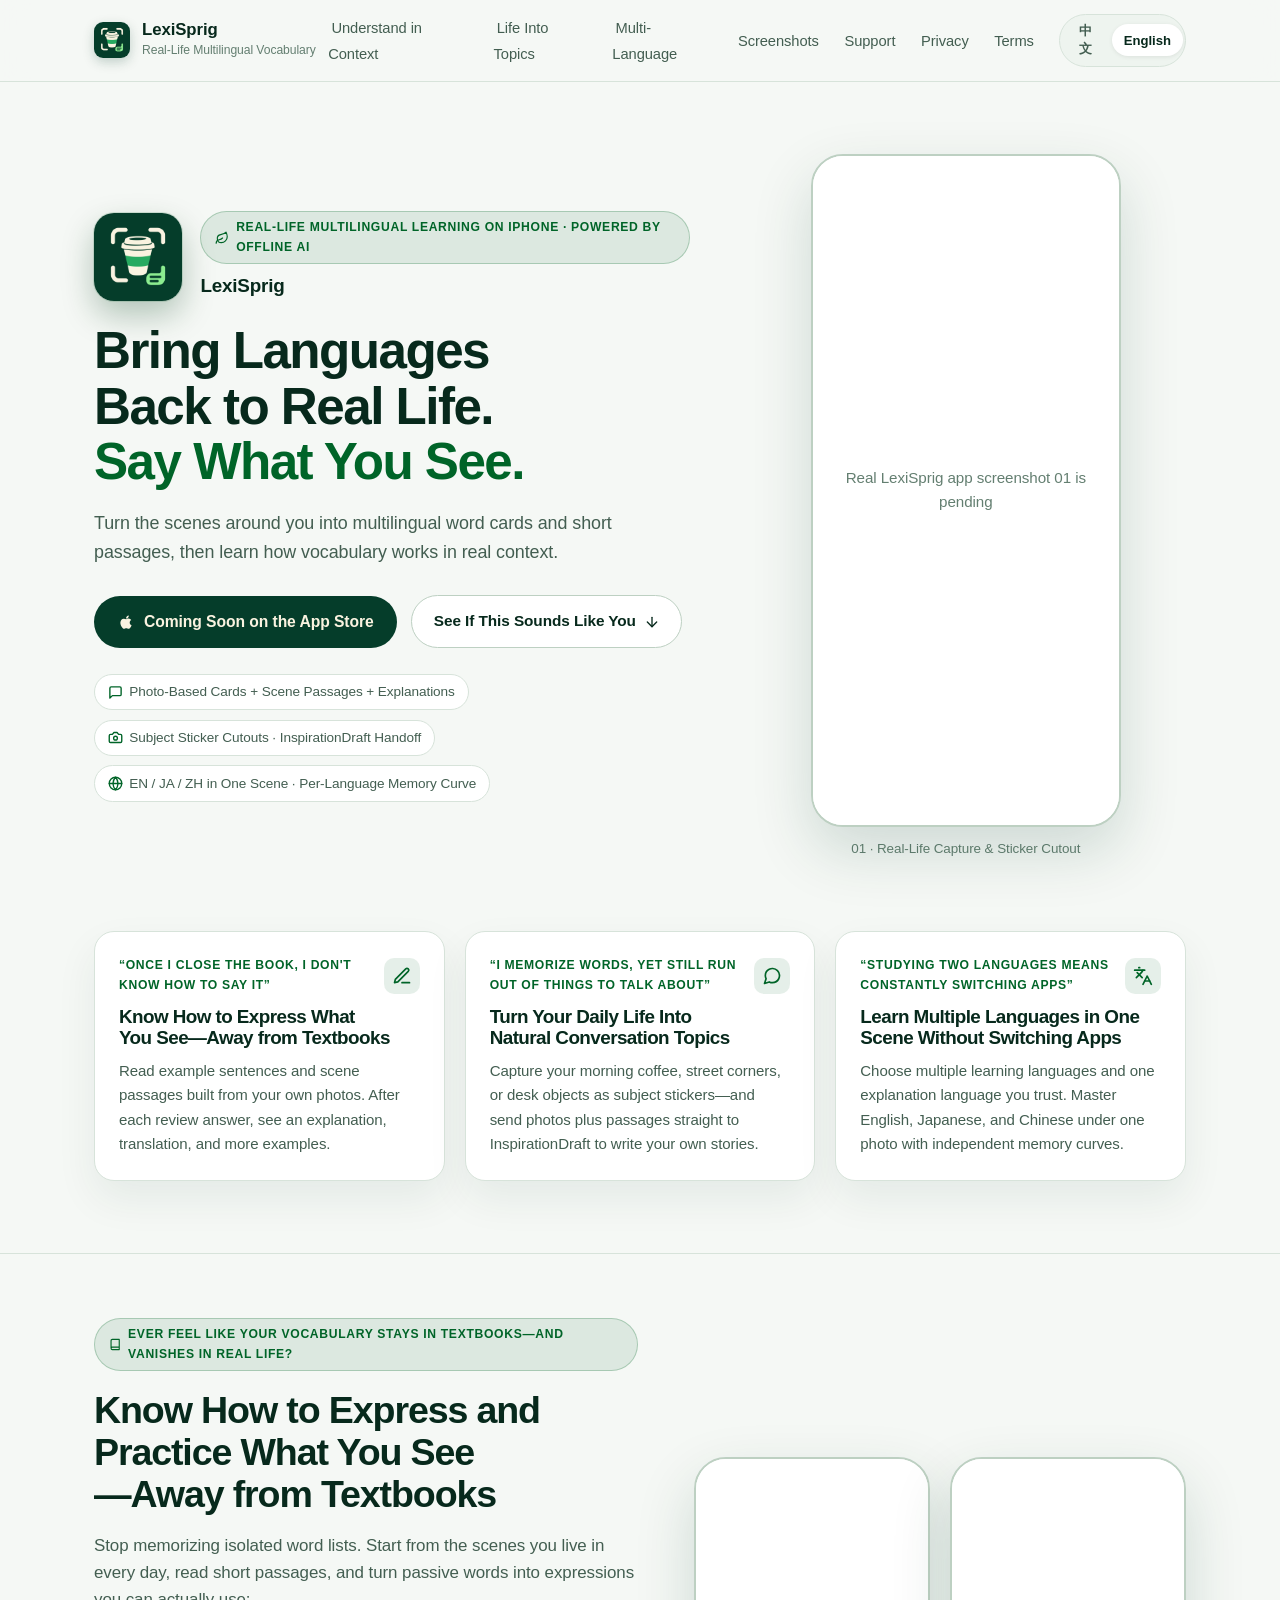
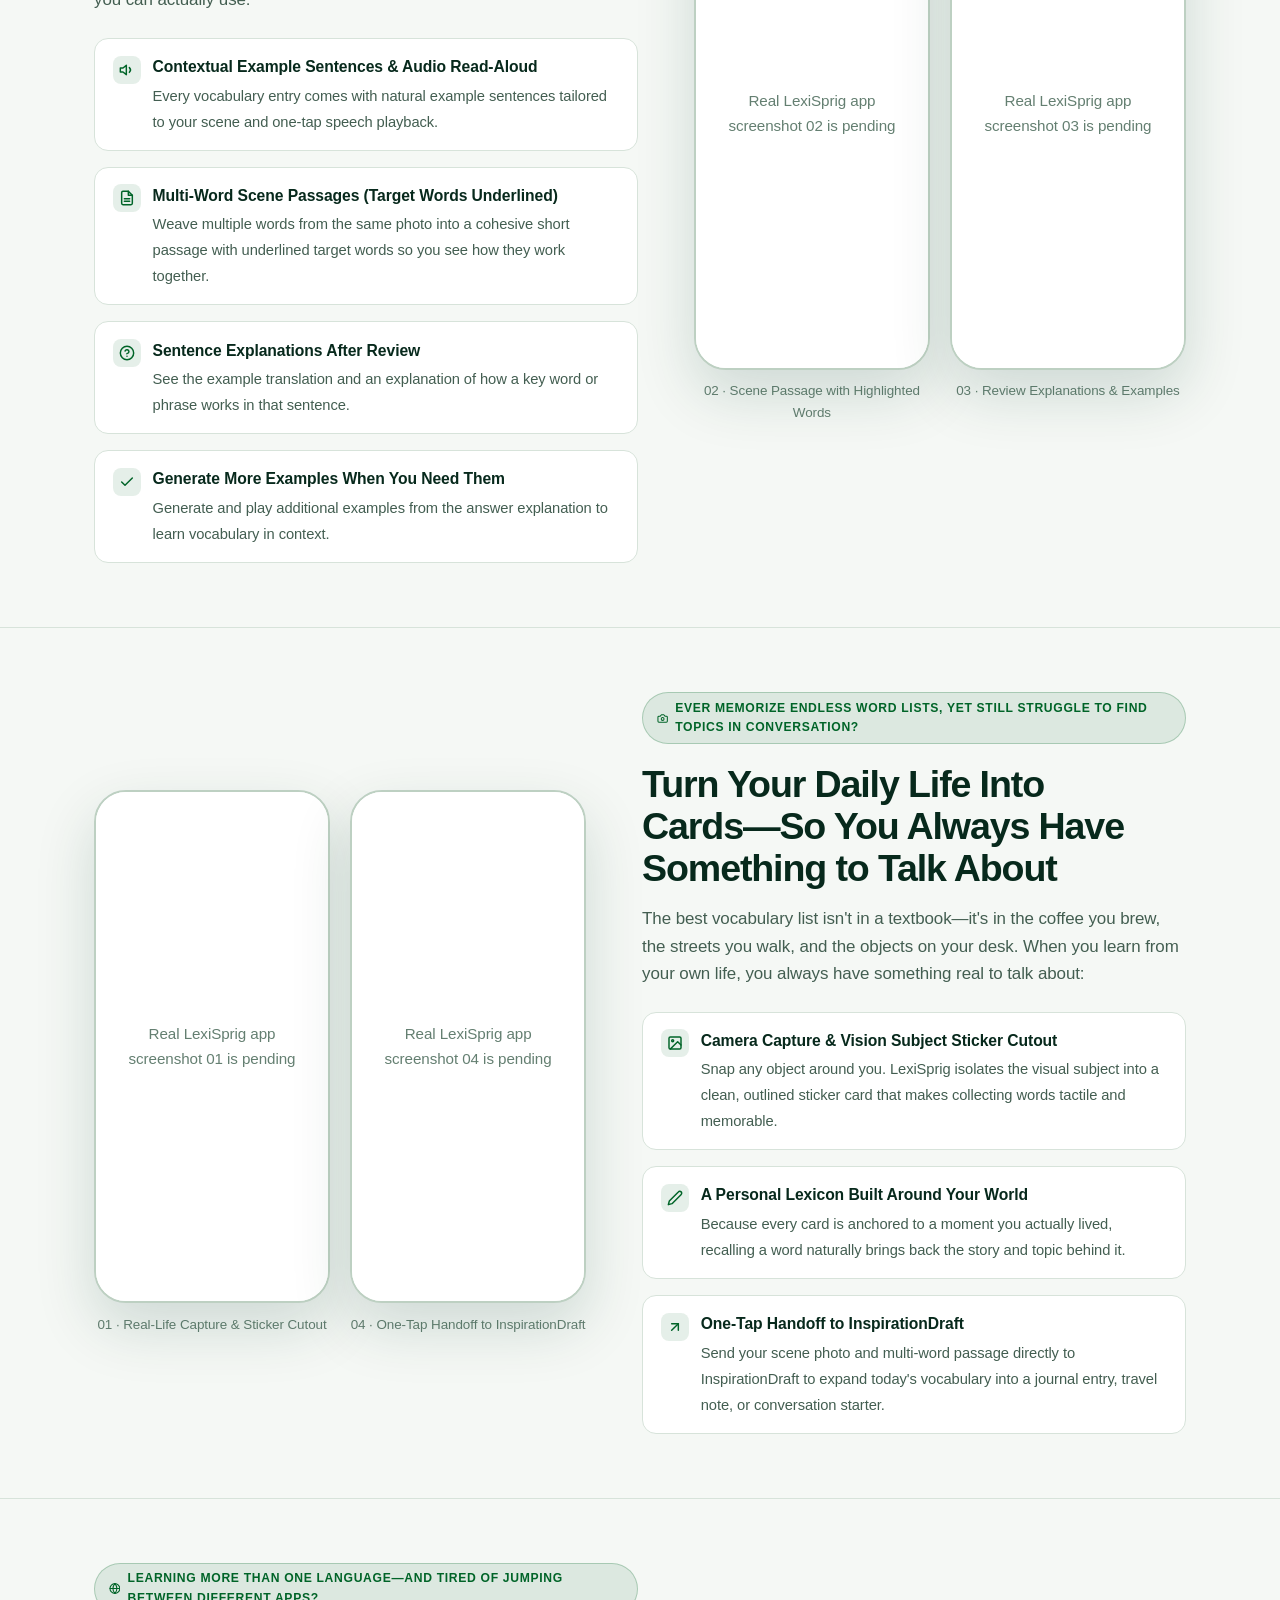
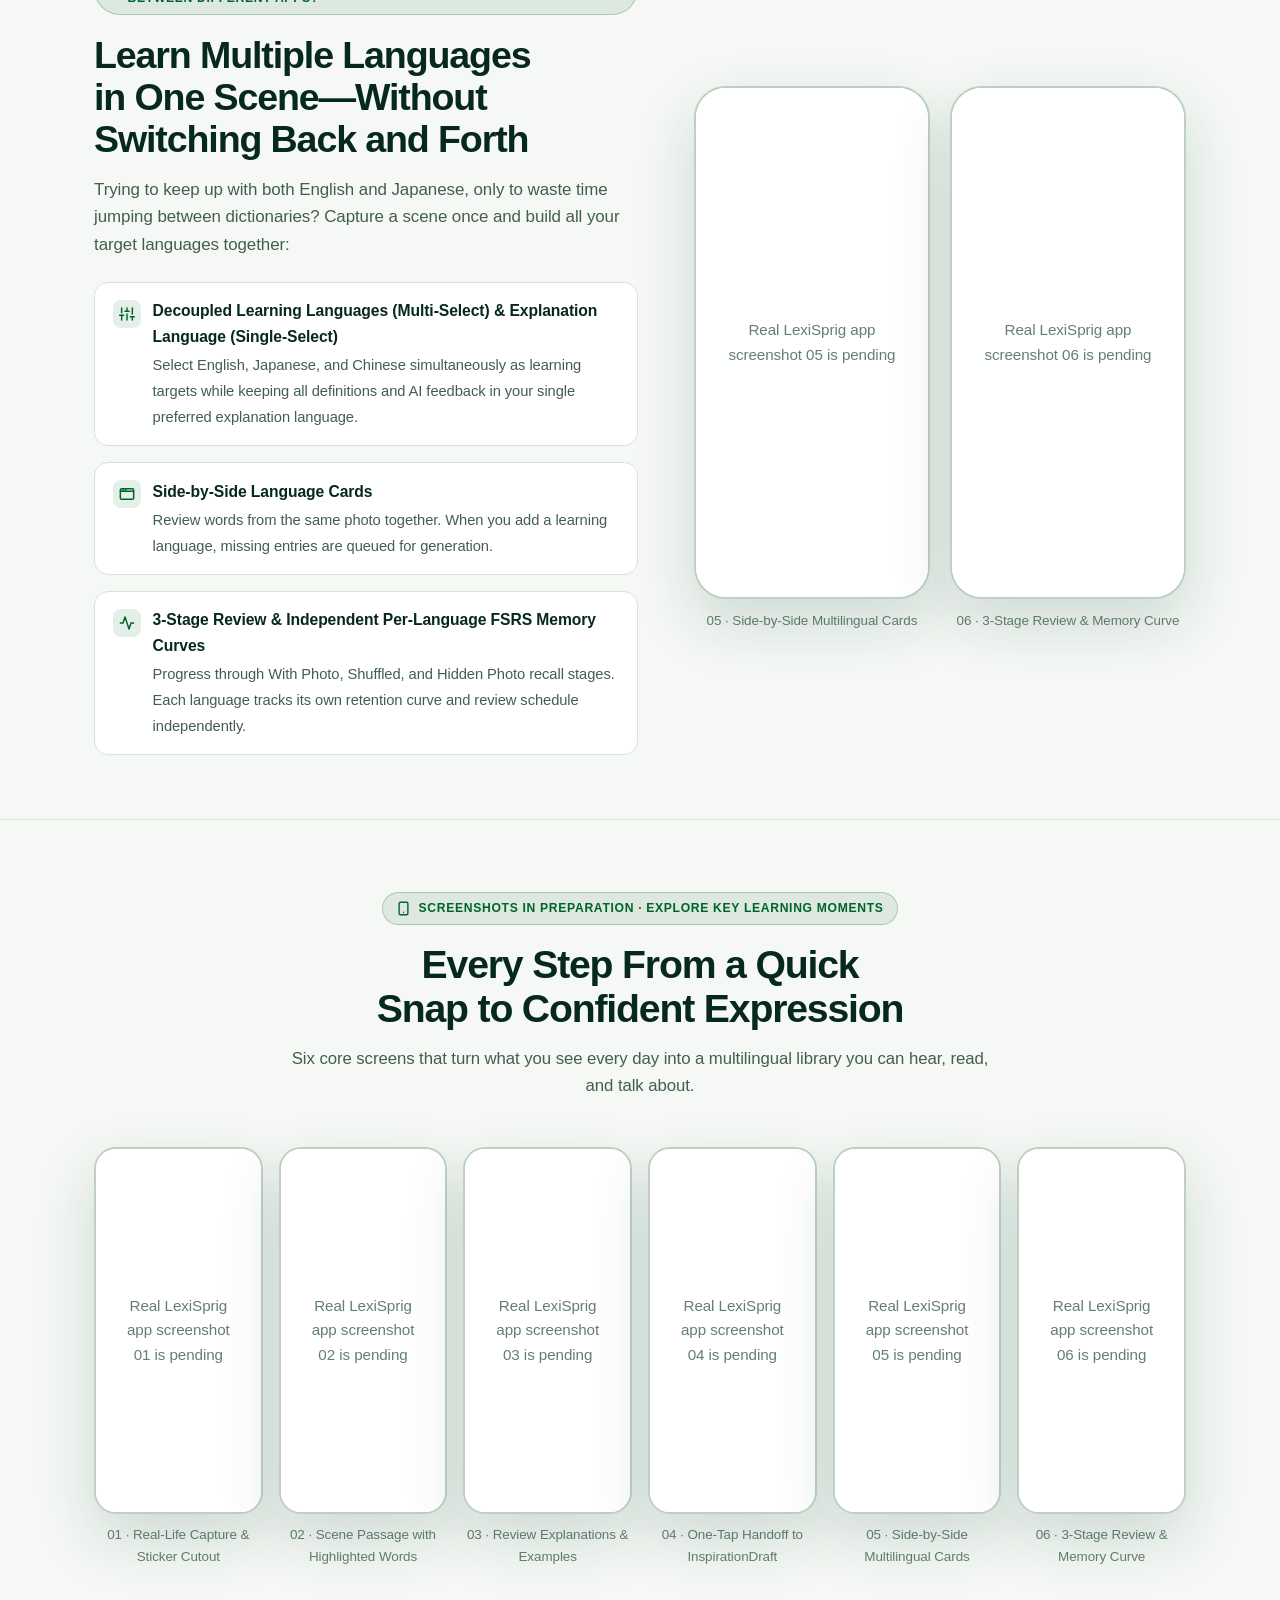
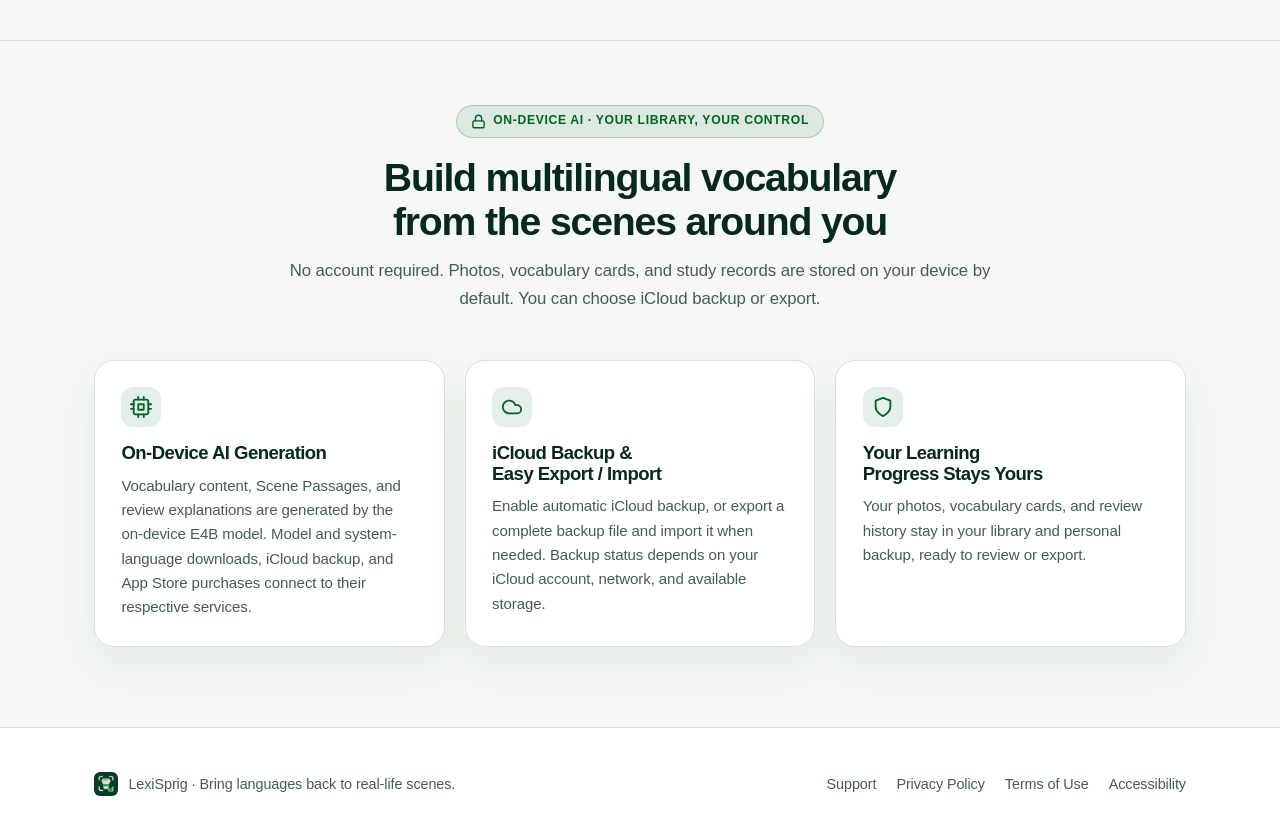
==== index.html @ a6f17a07 "fix(site): align privacy and backup claims" ====
<!DOCTYPE html>
<html lang="zh-Hans" data-lang="zh">
<head>
  <meta charset="UTF-8">
  <meta name="viewport" content="width=device-width, initial-scale=1.0">
  <meta name="color-scheme" content="light dark">
  <title>拾词贴 LexiSprig — 把外语放回真实生活，看见就能说出口</title>
  <meta name="description" content="拍下眼前的生活场景，把照片中的事物变成多语词卡和场景短文，在真实语境里积累表达。">
  <meta property="og:title" content="拾词贴 LexiSprig — 把外语放回真实生活，看见就能说出口">
  <meta property="og:description" content="拍下眼前的生活场景，把照片中的事物变成多语词卡和场景短文，在真实语境里积累表达。">
  <meta property="og:image" content="icons/app_icon.png">
  <meta property="og:type" content="website">
  <meta name="twitter:card" content="summary_large_image">
  <link rel="icon" type="image/png" sizes="16x16" href="favicon-16x16.png">
  <link rel="icon" type="image/png" sizes="32x32" href="favicon-32x32.png">
  <link rel="apple-touch-icon" sizes="180x180" href="apple-touch-icon.png">
  <link rel="stylesheet" href="css/style.css">
  <script src="js/main.js" defer></script>
</head>
<body data-page="home" data-asset-prefix="">
  <nav class="navbar" id="site-nav">
    <div class="navbar-inner">
      <a href="index.html" class="brand-link">
        <img src="icons/app_icon.png" alt="LexiSprig Icon" class="brand-icon" width="36" height="36">
        <span class="brand-text">
          <span class="brand-title" data-i18n="nav.brand">拾词贴 LexiSprig</span>
          <span class="brand-Tagline" data-i18n="nav.tagline">眼见即所得的多语实景词汇本</span>
        </span>
      </a>

      <button type="button" class="nav-toggle" id="nav-toggle" aria-expanded="false" aria-controls="site-nav-menu" aria-label="打开导航菜单">
        <svg class="icon-menu" xmlns="http://www.w3.org/2000/svg" width="22" height="22" viewBox="0 0 24 24" fill="none" stroke="currentColor" stroke-width="2" stroke-linecap="round" stroke-linejoin="round" aria-hidden="true">
          <line x1="3" y1="6" x2="21" y2="6"></line>
          <line x1="3" y1="12" x2="21" y2="12"></line>
          <line x1="3" y1="18" x2="21" y2="18"></line>
        </svg>
        <svg class="icon-close" xmlns="http://www.w3.org/2000/svg" width="22" height="22" viewBox="0 0 24 24" fill="none" stroke="currentColor" stroke-width="2" stroke-linecap="round" stroke-linejoin="round" aria-hidden="true">
          <line x1="18" y1="6" x2="6" y2="18"></line>
          <line x1="6" y1="6" x2="18" y2="18"></line>
        </svg>
      </button>

      <div class="nav-menu" id="site-nav-menu">
        <ul class="nav-links">
          <li><a href="#pain-3" data-i18n="nav.pain3">开口表达</a></li>
          <li><a href="#pain-2" data-i18n="nav.pain2">生活话题</a></li>
          <li><a href="#pain-1" data-i18n="nav.pain1">一景多语</a></li>
          <li><a href="#gallery" data-i18n="nav.gallery">界面预览</a></li>
          <li><a href="support.html" data-i18n="nav.support">应用支持</a></li>
          <li><a href="legal/privacy.html" data-i18n="nav.privacy">隐私政策</a></li>
          <li><a href="legal/terms.html" data-i18n="nav.terms">使用条款</a></li>
        </ul>
        <div class="locale-switcher" role="group" aria-label="Language switcher">
          <button type="button" class="lang-switch is-active" data-set-lang="zh" aria-pressed="true">中文</button>
          <button type="button" class="lang-switch" data-set-lang="en" aria-pressed="false">English</button>
        </div>
      </div>
    </div>
  </nav>

  <main>
    <!-- Hero Section -->
    <div class="container">
      <header class="hero">
        <div class="hero-copy">
          <div class="hero-brand-head">
            <img src="icons/app_icon.png" alt="拾词贴 LexiSprig App Icon" class="hero-app-icon" width="88" height="88">
            <div class="hero-brand-meta">
              <div class="section-kicker">
                <svg xmlns="http://www.w3.org/2000/svg" width="16" height="16" viewBox="0 0 24 24" fill="none" stroke="currentColor" stroke-width="2" stroke-linecap="round" stroke-linejoin="round" aria-hidden="true">
                  <path d="M11 20A7 7 0 0 1 9.8 6.1C15.5 5 17 4.48 19 2c1 2 2 4.18 2 8 0 5.5-4.78 10-10 10Z"></path>
                  <path d="M2 21c0-3 1.85-5.36 5.08-6C9.5 14.52 12 13 13 12"></path>
                </svg>
                <span data-i18n="hero.kicker">iPhone 实景多语学习 · 基于离线 AI</span>
              </div>
              <p class="hero-app-name" data-i18n="nav.brand">拾词贴 LexiSprig</p>
            </div>
          </div>
          <h1 class="hero-title" data-i18n="hero.title">把外语放回真实生活，<br><span class="accent-text">看见就能说出口。</span></h1>
          <p class="hero-subtitle" data-i18n="hero.subtitle">
            拍下眼前的生活场景，把照片中的事物变成多语词卡和场景短文，在真实语境里积累表达。
          </p>
          <div class="hero-actions">
            <a href="#pain-3" class="btn-primary">
              <svg xmlns="http://www.w3.org/2000/svg" width="18" height="18" viewBox="0 0 24 24" fill="currentColor" aria-hidden="true">
                <path d="M17.05 20.28c-.98.95-2.05.8-3.08.35-1.08-.46-2.07-.48-3.21 0-1.42.61-2.17.43-3.02-.35C2.93 15.33 3.64 7.8 9.1 7.52c1.33.07 2.25.73 3.02.78 1.15-.23 2.25-.89 3.5-.84 1.5.12 2.63.71 3.38 1.8-3.12 1.87-2.38 5.98.48 7.13-.57 1.5-1.31 2.99-2.43 3.89ZM12.03 7.44c-.15-2.23 1.66-4.07 3.74-4.24.29 2.58-2.34 4.5-3.74 4.24Z"></path>
              </svg>
              <span data-i18n="hero.primaryBtn">App Store 即将推出</span>
            </a>
            <a href="#pain-3" class="btn-secondary">
              <span data-i18n="hero.secondaryBtn">看看是不是你的日常困扰</span>
              <svg xmlns="http://www.w3.org/2000/svg" width="16" height="16" viewBox="0 0 24 24" fill="none" stroke="currentColor" stroke-width="2" stroke-linecap="round" stroke-linejoin="round" aria-hidden="true">
                <line x1="12" y1="5" x2="12" y2="19"></line>
                <polyline points="19 12 12 19 5 12"></polyline>
              </svg>
            </a>
          </div>
          <div class="hero-pills">
            <span class="hero-pill">
              <svg xmlns="http://www.w3.org/2000/svg" width="15" height="15" viewBox="0 0 24 24" fill="none" stroke="currentColor" stroke-width="2.2" stroke-linecap="round" stroke-linejoin="round" aria-hidden="true">
                <path d="M21 15a2 2 0 0 1-2 2H7l-4 4V5a2 2 0 0 1 2-2h14a2 2 0 0 1 2 2z"></path>
              </svg>
              <span data-i18n="hero.pill1">实景词卡 + 场景短文 + 例句讲解</span>
            </span>
            <span class="hero-pill">
              <svg xmlns="http://www.w3.org/2000/svg" width="15" height="15" viewBox="0 0 24 24" fill="none" stroke="currentColor" stroke-width="2.2" stroke-linecap="round" stroke-linejoin="round" aria-hidden="true">
                <path d="M14.5 4h-5L7 7H4a2 2 0 0 0-2 2v9a2 2 0 0 0 2 2h16a2 2 0 0 0 2-2V9a2 2 0 0 0-2-2h-3l-2.5-3z"></path>
                <circle cx="12" cy="13" r="3"></circle>
              </svg>
              <span data-i18n="hero.pill2">实物贴纸入库 · 联动灵感树洞</span>
            </span>
            <span class="hero-pill">
              <svg xmlns="http://www.w3.org/2000/svg" width="15" height="15" viewBox="0 0 24 24" fill="none" stroke="currentColor" stroke-width="2.2" stroke-linecap="round" stroke-linejoin="round" aria-hidden="true">
                <circle cx="12" cy="12" r="10"></circle>
                <line x1="2" y1="12" x2="22" y2="12"></line>
                <path d="M12 2a15.3 15.3 0 0 1 4 10 15.3 15.3 0 0 1-4 10 15.3 15.3 0 0 1-4-10 15.3 15.3 0 0 1 4-10z"></path>
              </svg>
              <span data-i18n="hero.pill3">英 / 日 / 中同景对照 · 独立记忆曲线</span>
            </span>
          </div>
        </div>

        <div class="hero-visual">
          <figure class="screenshot-slot">
            <div class="screenshot-frame">
              <div class="screenshot-placeholder" data-screenshot="1" role="img" aria-label="真实 App 截图待补充">真实 App 截图待补充</div>
            </div>
            <figcaption class="screenshot-caption" data-i18n="gallery.cap1">01 · 实景拍照与主体贴纸入词</figcaption>
          </figure>
        </div>
      </header>

      <!-- 3 -> 2 -> 1 Pain Point Summary Cards -->
      <section class="pain-strip" aria-label="Core user pain points in 3-2-1 priority order">
        <a href="#pain-3" class="pain-card">
          <div class="pain-card-top">
            <span class="pain-badge" data-i18n="strip.p3Badge">「一离开书本，我就不知道怎么开口」</span>
            <span class="pain-icon" aria-hidden="true">
              <svg xmlns="http://www.w3.org/2000/svg" width="20" height="20" viewBox="0 0 24 24" fill="none" stroke="currentColor" stroke-width="2" stroke-linecap="round" stroke-linejoin="round">
                <path d="M12 20h9"></path>
                <path d="M16.5 3.5a2.12 2.12 0 0 1 3 3L7 19l-4 1 1-4Z"></path>
              </svg>
            </span>
          </div>
          <h2 data-i18n="strip.p3Title">离开书本，你也知道眼前的一切怎么表达</h2>
          <p data-i18n="strip.p3Desc">拍下身边的画面，立刻看到地道例句与多词串联的场景短文；复习答题后还能随时看句子讲解、译文与更多例句。</p>
        </a>

        <a href="#pain-2" class="pain-card">
          <div class="pain-card-top">
            <span class="pain-badge" data-i18n="strip.p2Badge">「背了很多词，聊天时却依然没话题」</span>
            <span class="pain-icon" aria-hidden="true">
              <svg xmlns="http://www.w3.org/2000/svg" width="20" height="20" viewBox="0 0 24 24" fill="none" stroke="currentColor" stroke-width="2" stroke-linecap="round" stroke-linejoin="round">
                <path d="M21 11.5a8.38 8.38 0 0 1-.9 3.8 8.5 8.5 0 0 1-7.6 4.7 8.38 8.38 0 0 1-3.8-.9L3 21l1.9-5.7a8.38 8.38 0 0 1-.9-3.8 8.5 8.5 0 0 1 4.7-7.6 8.38 8.38 0 0 1 3.8-.9h.5a8.48 8.48 0 0 1 8 8v.5z"></path>
              </svg>
            </span>
          </div>
          <h2 data-i18n="strip.p2Title">把你的日常变成词卡，和人交流自带话题</h2>
          <p data-i18n="strip.p2Desc">随手拍下早餐、街景与桌边小物，自动抠出透明贴纸，还能一键把场景图与短文送入灵感树洞写下你的故事。</p>
        </a>

        <a href="#pain-1" class="pain-card">
          <div class="pain-card-top">
            <span class="pain-badge" data-i18n="strip.p1Badge">「同时学两门外语，每天在几个 App 间来回切」</span>
            <span class="pain-icon" aria-hidden="true">
              <svg xmlns="http://www.w3.org/2000/svg" width="20" height="20" viewBox="0 0 24 24" fill="none" stroke="currentColor" stroke-width="2" stroke-linecap="round" stroke-linejoin="round">
                <path d="m5 8 6 6"></path>
                <path d="m4 14 6-6 2-3"></path>
                <path d="M2 5h12"></path>
                <path d="M7 2h1"></path>
                <path d="m22 22-5-10-5 10"></path>
                <path d="M14 18h6"></path>
              </svg>
            </span>
          </div>
          <h2 data-i18n="strip.p1Title">同一场景同步学多语，不用再切来切去</h2>
          <p data-i18n="strip.p1Desc">多选你想学的语种、单选你最习惯的解释语种，在一张照片里同时掌握英、日、中表达，各自拥有独立记忆曲线。</p>
        </a>
      </section>
    </div>

    <!-- Section 1 (Pain Point 3 - First in 3-2-1 Order): Understand Vocabulary in Context -->
    <section id="pain-3" class="narrative-section">
      <div class="container">
        <div class="narrative-grid">
          <div class="feature-copy">
            <div class="section-kicker">
              <svg xmlns="http://www.w3.org/2000/svg" width="15" height="15" viewBox="0 0 24 24" fill="none" stroke="currentColor" stroke-width="2.2" stroke-linecap="round" stroke-linejoin="round" aria-hidden="true">
                <path d="M4 19.5v-15A2.5 2.5 0 0 1 6.5 2H20v20H6.5a2.5 2.5 0 0 1 0-5H20"></path>
              </svg>
              <span data-i18n="section3.kicker">你是否也常觉得：外语留在书本里，一回到生活就不知道怎么表达？</span>
            </div>
          <h2 data-i18n="section3.title">离开书本，你也知道眼前的一切怎么说、怎么练</h2>
            <p class="feature-lead" data-i18n="section3.lead">
              别再死记孤立的考纲词表了。从你每天置身的生活画面出发，听例句、读短文、看解析，把「书本上的词」真正变成「你嘴边的表达」：
            </p>
            <ul class="feature-points">
              <li>
                <span class="point-icon" aria-hidden="true">
                  <svg xmlns="http://www.w3.org/2000/svg" width="16" height="16" viewBox="0 0 24 24" fill="none" stroke="currentColor" stroke-width="2.2" stroke-linecap="round" stroke-linejoin="round">
                    <polygon points="11 5 6 9 2 9 2 15 6 15 11 19 11 5"></polygon>
                    <path d="M15.54 8.46a5 5 0 0 1 0 7.07"></path>
                  </svg>
                </span>
                <div class="point-body">
                  <strong data-i18n="section3.point1Title">地道例句与发音跟读</strong>
                  <span data-i18n="section3.point1Desc">每个词条均配备贴合当前画面的自然例句与语音朗读，让你先听懂地道语感。</span>
                </div>
              </li>
              <li>
                <span class="point-icon" aria-hidden="true">
                  <svg xmlns="http://www.w3.org/2000/svg" width="16" height="16" viewBox="0 0 24 24" fill="none" stroke="currentColor" stroke-width="2.2" stroke-linecap="round" stroke-linejoin="round">
                    <path d="M14 2H6a2 2 0 0 0-2 2v16a2 2 0 0 0 2 2h12a2 2 0 0 0 2-2V8z"></path>
                    <polyline points="14 2 14 8 20 8"></polyline>
                    <line x1="16" y1="13" x2="8" y2="13"></line>
                    <line x1="16" y1="17" x2="8" y2="17"></line>
                  </svg>
                </span>
                <div class="point-body">
                  <strong data-i18n="section3.point2Title">多词串联「场景短文」（目标词下划线高亮）</strong>
                  <span data-i18n="section3.point2Desc">自动将同一张照片里的多个词汇编织成一段生活化短文，直观理解词与词在真实语境中的搭配。</span>
                </div>
              </li>
              <li>
                <span class="point-icon" aria-hidden="true">
                  <svg xmlns="http://www.w3.org/2000/svg" width="16" height="16" viewBox="0 0 24 24" fill="none" stroke="currentColor" stroke-width="2.2" stroke-linecap="round" stroke-linejoin="round">
                    <circle cx="12" cy="12" r="10"></circle>
                    <path d="M9.09 9a3 3 0 0 1 5.83 1c0 2-3 3-3 3"></path>
                    <line x1="12" y1="17" x2="12.01" y2="17"></line>
                  </svg>
                </span>
                <div class="point-body">
                  <strong data-i18n="section3.point3Title">复习答题后的句子讲解</strong>
                  <span data-i18n="section3.point3Desc">查看例句译文和重点说明，理解关键词组在当前句子中的含义。</span>
                </div>
              </li>
              <li>
                <span class="point-icon" aria-hidden="true">
                  <svg xmlns="http://www.w3.org/2000/svg" width="16" height="16" viewBox="0 0 24 24" fill="none" stroke="currentColor" stroke-width="2.2" stroke-linecap="round" stroke-linejoin="round">
                    <polyline points="20 6 9 17 4 12"></polyline>
                  </svg>
                </span>
                <div class="point-body">
                  <strong data-i18n="section3.point4Title">按需生成更多例句</strong>
                  <span data-i18n="section3.point4Desc">在答案解析中生成并朗读更多例句，结合上下文巩固词语用法。</span>
                </div>
              </li>
            </ul>
          </div>

          <div class="feature-visuals">
            <figure class="screenshot-slot">
              <div class="screenshot-frame">
                <div class="screenshot-placeholder" data-screenshot="2" role="img" aria-label="真实 App 截图待补充">真实 App 截图待补充</div>
              </div>
              <figcaption class="screenshot-caption" data-i18n="gallery.cap2">02 · 场景短文与目标词高亮</figcaption>
            </figure>
            <figure class="screenshot-slot">
              <div class="screenshot-frame">
                <div class="screenshot-placeholder" data-screenshot="3" role="img" aria-label="真实 App 截图待补充">真实 App 截图待补充</div>
              </div>
              <figcaption class="screenshot-caption" data-i18n="gallery.cap3">03 · 复习答案解析与例句</figcaption>
            </figure>
          </div>
        </div>
      </div>
    </section>

    <!-- Section 2 (Pain Point 2 - Second in 3-2-1 Order): Real Life Into Conversation Topics -->
    <section id="pain-2" class="narrative-section is-reversed">
      <div class="container">
        <div class="narrative-grid">
          <div class="feature-copy">
            <div class="section-kicker">
              <svg xmlns="http://www.w3.org/2000/svg" width="15" height="15" viewBox="0 0 24 24" fill="none" stroke="currentColor" stroke-width="2.2" stroke-linecap="round" stroke-linejoin="round" aria-hidden="true">
                <path d="M14.5 4h-5L7 7H4a2 2 0 0 0-2 2v9a2 2 0 0 0 2 2h16a2 2 0 0 0 2-2V9a2 2 0 0 0-2-2h-3l-2.5-3z"></path>
                <circle cx="12" cy="13" r="3"></circle>
              </svg>
              <span data-i18n="section2.kicker">你是否也有同感：背过再多单词表，和人交流时还是找不到话题？</span>
            </div>
            <h2 data-i18n="section2.title">把你的日常拍进词库，和别人聊天自然有话可聊</h2>
            <p class="feature-lead" data-i18n="section2.lead">
              最好的外语素材不在考卷里，而在你每天喝的咖啡、逛的街角和喜爱的器物中。用你自己的生活学外语，每次开口都有真实故事可讲：
            </p>
            <ul class="feature-points">
              <li>
                <span class="point-icon" aria-hidden="true">
                  <svg xmlns="http://www.w3.org/2000/svg" width="16" height="16" viewBox="0 0 24 24" fill="none" stroke="currentColor" stroke-width="2.2" stroke-linecap="round" stroke-linejoin="round">
                    <rect x="3" y="3" width="18" height="18" rx="2" ry="2"></rect>
                    <circle cx="8.5" cy="8.5" r="1.5"></circle>
                    <polyline points="21 15 16 10 5 21"></polyline>
                  </svg>
                </span>
                <div class="point-body">
                  <strong data-i18n="section2.point1Title">实景拍照与 Vision 主体贴纸抠图</strong>
                  <span data-i18n="section2.point1Desc">对准眼前物品一拍，自动识别视觉主体并生成带柔和描边的透明贴纸词卡，还原手账般的收集乐趣。</span>
                </div>
              </li>
              <li>
                <span class="point-icon" aria-hidden="true">
                  <svg xmlns="http://www.w3.org/2000/svg" width="16" height="16" viewBox="0 0 24 24" fill="none" stroke="currentColor" stroke-width="2.2" stroke-linecap="round" stroke-linejoin="round">
                    <path d="M17 3a2.85 2.83 0 1 1 4 4L7.5 20.5 2 22l1.5-5.5Z"></path>
                  </svg>
                </span>
                <div class="point-body">
                  <strong data-i18n="section2.point2Title">围绕你真正关心的生活切片建库</strong>
                  <span data-i18n="section2.point2Desc">无论是手冲咖啡器具、露营装备还是旅行菜单，你积累的每一个词都来自亲身经历，开口聊天自然言之有物。</span>
                </div>
              </li>
              <li>
                <span class="point-icon" aria-hidden="true">
                  <svg xmlns="http://www.w3.org/2000/svg" width="16" height="16" viewBox="0 0 24 24" fill="none" stroke="currentColor" stroke-width="2.2" stroke-linecap="round" stroke-linejoin="round">
                    <path d="M7 17L17 7"></path>
                    <path d="M7 7h10v10"></path>
                  </svg>
                </span>
                <div class="point-body">
                  <strong data-i18n="section2.point3Title">一键联动「灵感树洞 (InspirationDraft)」延伸表达</strong>
                  <span data-i18n="section2.point3Desc">可将场景原图与多词串联短文一键发送至灵感树洞，继续扩写为双语随笔、旅行笔记或社交分享话题。</span>
                </div>
              </li>
            </ul>
          </div>

          <div class="feature-visuals">
            <figure class="screenshot-slot">
              <div class="screenshot-frame">
                <div class="screenshot-placeholder" data-screenshot="1" role="img" aria-label="真实 App 截图待补充">真实 App 截图待补充</div>
              </div>
              <figcaption class="screenshot-caption" data-i18n="gallery.cap1">01 · 实景拍照与主体贴纸入词</figcaption>
            </figure>
            <figure class="screenshot-slot">
              <div class="screenshot-frame">
                <div class="screenshot-placeholder" data-screenshot="4" role="img" aria-label="真实 App 截图待补充">真实 App 截图待补充</div>
              </div>
              <figcaption class="screenshot-caption" data-i18n="gallery.cap4">04 · 一键联动灵感树洞延伸话题</figcaption>
            </figure>
          </div>
        </div>
      </div>
    </section>

    <!-- Section 3 (Pain Point 1 - Third in 3-2-1 Order): Multi-Language Sync Without Switching Apps -->
    <section id="pain-1" class="narrative-section">
      <div class="container">
        <div class="narrative-grid">
          <div class="feature-copy">
            <div class="section-kicker">
              <svg xmlns="http://www.w3.org/2000/svg" width="15" height="15" viewBox="0 0 24 24" fill="none" stroke="currentColor" stroke-width="2.2" stroke-linecap="round" stroke-linejoin="round" aria-hidden="true">
                <circle cx="12" cy="12" r="10"></circle>
                <line x1="2" y1="12" x2="22" y2="12"></line>
                <path d="M12 2a15.3 15.3 0 0 1 4 10 15.3 15.3 0 0 1-4 10 15.3 15.3 0 0 1-4-10 15.3 15.3 0 0 1 4-10z"></path>
              </svg>
              <span data-i18n="section1.kicker">同时学几门语言时，你也厌倦了在不同 App 之间来回切换吗？</span>
            </div>
            <h2 data-i18n="section1.title">同一个场景同步学多语，你不必再切来切去</h2>
            <p class="feature-lead" data-i18n="section1.lead">
              想同时把英语和日语捡起来，却总在不同词典和背词软件里重复折腾？在同一个生活画面里，一次拍下就能同步积累多门语言：
            </p>
            <ul class="feature-points">
              <li>
                <span class="point-icon" aria-hidden="true">
                  <svg xmlns="http://www.w3.org/2000/svg" width="16" height="16" viewBox="0 0 24 24" fill="none" stroke="currentColor" stroke-width="2.2" stroke-linecap="round" stroke-linejoin="round">
                    <line x1="4" y1="21" x2="4" y2="14"></line>
                    <line x1="4" y1="10" x2="4" y2="3"></line>
                    <line x1="12" y1="21" x2="12" y2="12"></line>
                    <line x1="12" y1="8" x2="12" y2="3"></line>
                    <line x1="20" y1="21" x2="20" y2="16"></line>
                    <line x1="20" y1="12" x2="20" y2="3"></line>
                    <line x1="1" y1="14" x2="7" y2="14"></line>
                    <line x1="9" y1="8" x2="15" y2="8"></line>
                    <line x1="17" y1="16" x2="23" y2="16"></line>
                  </svg>
                </span>
                <div class="point-body">
                  <strong data-i18n="section1.point1Title">「学习语种（多选）」与「解释语种（单选）」彻底解耦</strong>
                  <span data-i18n="section1.point1Desc">可同时勾选英语、日语、中文作为学习目标，并指定你最熟悉的单一母语作为释义语言，认知负担更轻。</span>
                </div>
              </li>
              <li>
                <span class="point-icon" aria-hidden="true">
                  <svg xmlns="http://www.w3.org/2000/svg" width="16" height="16" viewBox="0 0 24 24" fill="none" stroke="currentColor" stroke-width="2.2" stroke-linecap="round" stroke-linejoin="round">
                    <rect x="2" y="4" width="20" height="16" rx="2"></rect>
                    <path d="M10 4v4"></path>
                    <path d="M2 8h20"></path>
                    <path d="M6 4v4"></path>
                  </svg>
                </span>
                <div class="point-body">
                  <strong data-i18n="section1.point2Title">一景多语并列切换，历史词卡自动补齐</strong>
                  <span data-i18n="section1.point2Desc">同一张实景图下可查看各语种词条与例句；新增学习语种后，旧卡片会排入队列补齐缺少的语种内容。</span>
                </div>
              </li>
              <li>
                <span class="point-icon" aria-hidden="true">
                  <svg xmlns="http://www.w3.org/2000/svg" width="16" height="16" viewBox="0 0 24 24" fill="none" stroke="currentColor" stroke-width="2.2" stroke-linecap="round" stroke-linejoin="round">
                    <polyline points="22 12 18 12 15 21 9 3 6 12 2 12"></polyline>
                  </svg>
                </span>
                <div class="point-body">
                  <strong data-i18n="section1.point3Title">三阶段渐进复习与语种独立 FSRS 记忆曲线</strong>
                  <span data-i18n="section1.point3Desc">通过「带图巩固 → 打乱检阅 → 藏图盲测」逐步脱离画面提示；每个语种独立计算记忆衰减曲线与复习排程，互不干扰。</span>
                </div>
              </li>
            </ul>
          </div>

          <div class="feature-visuals">
            <figure class="screenshot-slot">
              <div class="screenshot-frame">
                <div class="screenshot-placeholder" data-screenshot="5" role="img" aria-label="真实 App 截图待补充">真实 App 截图待补充</div>
              </div>
              <figcaption class="screenshot-caption" data-i18n="gallery.cap5">05 · 英日中同景对照与语种解耦</figcaption>
            </figure>
            <figure class="screenshot-slot">
              <div class="screenshot-frame">
                <div class="screenshot-placeholder" data-screenshot="6" role="img" aria-label="真实 App 截图待补充">真实 App 截图待补充</div>
              </div>
              <figcaption class="screenshot-caption" data-i18n="gallery.cap6">06 · 三阶复习与语种独立记忆曲线</figcaption>
            </figure>
          </div>
        </div>
      </div>
    </section>

    <!-- All 6 Reserved Screenshot Slots Overview -->
    <section id="gallery" class="gallery-section">
      <div class="container">
        <div class="section-header">
          <div class="section-kicker">
            <svg xmlns="http://www.w3.org/2000/svg" width="15" height="15" viewBox="0 0 24 24" fill="none" stroke="currentColor" stroke-width="2.2" stroke-linecap="round" stroke-linejoin="round" aria-hidden="true">
              <rect x="5" y="2" width="14" height="20" rx="2" ry="2"></rect>
              <line x1="12" y1="18" x2="12.01" y2="18"></line>
            </svg>
            <span data-i18n="gallery.kicker">界面截图准备中 · 了解主要学习场景</span>
          </div>
          <h2 data-i18n="gallery.title">从随手一拍到自然开口的每一步</h2>
          <p data-i18n="gallery.subtitle">六个核心画面，陪你把眼前的生活一步步变成能听、能读、能聊的多语词库。</p>
        </div>

        <div class="gallery-grid">
          <figure class="screenshot-slot">
            <div class="screenshot-frame">
              <div class="screenshot-placeholder" data-screenshot="1" role="img" aria-label="真实 App 截图待补充">真实 App 截图待补充</div>
            </div>
            <figcaption class="screenshot-caption" data-i18n="gallery.cap1">01 · 实景拍照与主体贴纸入词</figcaption>
          </figure>
          <figure class="screenshot-slot">
            <div class="screenshot-frame">
              <div class="screenshot-placeholder" data-screenshot="2" role="img" aria-label="真实 App 截图待补充">真实 App 截图待补充</div>
            </div>
            <figcaption class="screenshot-caption" data-i18n="gallery.cap2">02 · 场景短文与目标词高亮</figcaption>
          </figure>
          <figure class="screenshot-slot">
            <div class="screenshot-frame">
              <div class="screenshot-placeholder" data-screenshot="3" role="img" aria-label="真实 App 截图待补充">真实 App 截图待补充</div>
            </div>
            <figcaption class="screenshot-caption" data-i18n="gallery.cap3">03 · 复习答案解析与例句</figcaption>
          </figure>
          <figure class="screenshot-slot">
            <div class="screenshot-frame">
              <div class="screenshot-placeholder" data-screenshot="4" role="img" aria-label="真实 App 截图待补充">真实 App 截图待补充</div>
            </div>
            <figcaption class="screenshot-caption" data-i18n="gallery.cap4">04 · 一键联动灵感树洞延伸话题</figcaption>
          </figure>
          <figure class="screenshot-slot">
            <div class="screenshot-frame">
              <div class="screenshot-placeholder" data-screenshot="5" role="img" aria-label="真实 App 截图待补充">真实 App 截图待补充</div>
            </div>
            <figcaption class="screenshot-caption" data-i18n="gallery.cap5">05 · 英日中同景对照与语种解耦</figcaption>
          </figure>
          <figure class="screenshot-slot">
            <div class="screenshot-frame">
              <div class="screenshot-placeholder" data-screenshot="6" role="img" aria-label="真实 App 截图待补充">真实 App 截图待补充</div>
            </div>
            <figcaption class="screenshot-caption" data-i18n="gallery.cap6">06 · 三阶复习与语种独立记忆曲线</figcaption>
          </figure>
        </div>
      </div>
    </section>

    <!-- Privacy, Backup & Data Ownership Section -->
    <section class="trust-section">
      <div class="container">
        <div class="section-header">
          <div class="section-kicker">
            <svg xmlns="http://www.w3.org/2000/svg" width="15" height="15" viewBox="0 0 24 24" fill="none" stroke="currentColor" stroke-width="2.2" stroke-linecap="round" stroke-linejoin="round" aria-hidden="true">
              <rect x="3" y="11" width="18" height="11" rx="2" ry="2"></rect>
              <path d="M7 11V7a5 5 0 0 1 10 0v4"></path>
            </svg>
            <span data-i18n="trust.kicker">设备端 AI · 数据由你管理</span>
          </div>
          <h2 data-i18n="trust.title">在自己的生活场景中积累多语词汇</h2>
          <p data-i18n="trust.subtitle">无需注册账号。照片、词卡与学习记录默认保存在设备本地；你可以按需使用 iCloud 备份或导出。</p>
        </div>

        <div class="trust-grid">
          <article class="trust-card">
            <div class="trust-card-icon" aria-hidden="true">
              <svg xmlns="http://www.w3.org/2000/svg" width="22" height="22" viewBox="0 0 24 24" fill="none" stroke="currentColor" stroke-width="2" stroke-linecap="round" stroke-linejoin="round">
                <rect x="4" y="4" width="16" height="16" rx="2" ry="2"></rect>
                <rect x="9" y="9" width="6" height="6"></rect>
                <line x1="9" y1="1" x2="9" y2="4"></line>
                <line x1="15" y1="1" x2="15" y2="4"></line>
                <line x1="9" y1="20" x2="9" y2="23"></line>
                <line x1="15" y1="20" x2="15" y2="23"></line>
                <line x1="20" y1="9" x2="23" y2="9"></line>
                <line x1="20" y1="14" x2="23" y2="14"></line>
                <line x1="1" y1="9" x2="4" y2="9"></line>
                <line x1="1" y1="14" x2="4" y2="14"></line>
              </svg>
            </div>
            <h3 data-i18n="trust.card1Title">设备端 AI 生成</h3>
            <p data-i18n="trust.card1Desc">词条内容、场景短文和复习讲解由设备端 E4B 模型生成。模型与系统语言资源下载、iCloud 备份和 App Store 购买会连接相应服务。</p>
          </article>

          <article class="trust-card">
            <div class="trust-card-icon" aria-hidden="true">
              <svg xmlns="http://www.w3.org/2000/svg" width="22" height="22" viewBox="0 0 24 24" fill="none" stroke="currentColor" stroke-width="2" stroke-linecap="round" stroke-linejoin="round">
                <path d="M17.5 19H9a7 7 0 1 1 6.71-9h1.79a4.5 4.5 0 1 1 0 9Z"></path>
              </svg>
            </div>
            <h3 data-i18n="trust.card2Title">iCloud 备份与便捷导入导出</h3>
            <p data-i18n="trust.card2Desc">可开启 iCloud 自动备份，也可导出完整备份文件并在需要时导入恢复。备份状态取决于 iCloud 账户、网络和可用空间。</p>
          </article>

          <article class="trust-card">
            <div class="trust-card-icon" aria-hidden="true">
              <svg xmlns="http://www.w3.org/2000/svg" width="22" height="22" viewBox="0 0 24 24" fill="none" stroke="currentColor" stroke-width="2" stroke-linecap="round" stroke-linejoin="round">
                <path d="M12 22s8-4 8-10V5l-8-3-8 3v7c0 6 8 10 8 10z"></path>
              </svg>
            </div>
            <h3 data-i18n="trust.card3Title">学习成果留在你手中</h3>
            <p data-i18n="trust.card3Desc">照片、词卡和复习记录保存在你的设备与个人备份中，可继续查看、复习和导出。</p>
          </article>
        </div>
      </div>
    </section>
  </main>

  <footer class="site-footer">
    <div class="footer-inner">
      <div class="footer-brand">
        <img src="icons/app_icon.png" alt="LexiSprig Icon" width="24" height="24">
        <span data-i18n="footer.copy">拾词贴 LexiSprig · 让外语回到真实生活场景。</span>
      </div>
      <div class="footer-links">
        <a href="support.html" data-i18n="footer.support">应用支持</a>
        <a href="legal/privacy.html" data-i18n="footer.privacy">隐私政策</a>
        <a href="legal/terms.html" data-i18n="footer.terms">使用条款</a>
        <a href="accessibility.html" data-i18n="footer.accessibility">无障碍声明</a>
      </div>
    </div>
  </footer>
</body>
</html>
---- css/style.css ----
:root {
  color-scheme: light dark;
  --ls-bg: #f5f8f5;
  --ls-bg-elevated: #ffffff;
  --ls-surface: #ffffff;
  --ls-surface-soft: #eef4ef;
  --ls-surface-cream: #faf3e0;
  --ls-border: #d7e3da;
  --ls-border-strong: #bdd0c2;
  --ls-text-primary: #07291c;
  --ls-text-secondary: #435e51;
  --ls-text-muted: #647f71;
  --ls-accent: #006428;
  --ls-accent-bright: #27aa60;
  --ls-accent-soft: rgba(0, 100, 40, 0.1);
  --ls-accent-border: rgba(0, 100, 40, 0.24);
  --ls-nav-bg: rgba(245, 248, 245, 0.88);
  --ls-shadow-card: 0 18px 42px rgba(5, 61, 42, 0.07);
  --ls-shadow-device: 0 24px 60px rgba(5, 61, 42, 0.16);
  --ls-btn-bg: #053d2a;
  --ls-btn-text: #faf3e0;
  --ls-btn-hover: #08543b;
  --ls-focus-ring: rgba(39, 170, 96, 0.45);
}

@media (prefers-color-scheme: dark) {
  :root {
    --ls-bg: #05130e;
    --ls-bg-elevated: #0b1f17;
    --ls-surface: #0d241b;
    --ls-surface-soft: #123024;
    --ls-surface-cream: #163326;
    --ls-border: #1d3e30;
    --ls-border-strong: #2b5945;
    --ls-text-primary: #f1f7f3;
    --ls-text-secondary: #a8c0b3;
    --ls-text-muted: #789686;
    --ls-accent: #30d158;
    --ls-accent-bright: #8cec90;
    --ls-accent-soft: rgba(48, 209, 88, 0.14);
    --ls-accent-border: rgba(140, 236, 144, 0.28);
    --ls-nav-bg: rgba(5, 19, 14, 0.88);
    --ls-shadow-card: 0 20px 48px rgba(0, 0, 0, 0.38);
    --ls-shadow-device: 0 28px 68px rgba(0, 0, 0, 0.58);
    --ls-btn-bg: #30d158;
    --ls-btn-text: #042217;
    --ls-btn-hover: #52dc74;
    --ls-focus-ring: rgba(140, 236, 144, 0.5);
  }
}

*,
*::before,
*::after {
  box-sizing: border-box;
}

html {
  scroll-behavior: smooth;
  -webkit-text-size-adjust: 100%;
}

body {
  margin: 0;
  padding: 0;
  width: 100%;
  overflow-x: hidden;
  background-color: var(--ls-bg);
  color: var(--ls-text-primary);
  -webkit-font-smoothing: antialiased;
  -moz-osx-font-smoothing: grayscale;
}

/* ==========================================================================
   Constraint 2: Separated Chinese & English Typography and Layout Rules
   ========================================================================== */

html[data-lang="zh"] body {
  font-family: -apple-system, BlinkMacSystemFont, "PingFang SC", "Hiragino Sans GB", "Microsoft YaHei", "Noto Sans CJK SC", sans-serif;
  line-height: 1.76;
  letter-spacing: 0.01em;
  line-break: strict;
  word-break: normal;
}

html[data-lang="en"] body {
  font-family: -apple-system, BlinkMacSystemFont, "SF Pro Display", "SF Pro Text", "Inter", "Segoe UI", Roboto, Helvetica, Arial, sans-serif;
  line-height: 1.62;
  letter-spacing: -0.005em;
}

html[data-lang="zh"] h1,
html[data-lang="zh"] h2,
html[data-lang="zh"] h3,
html[data-lang="zh"] h4 {
  letter-spacing: -0.015em;
  line-height: 1.24;
  font-weight: 700;
}

html[data-lang="en"] h1,
html[data-lang="en"] h2,
html[data-lang="en"] h3,
html[data-lang="en"] h4 {
  letter-spacing: -0.03em;
  line-height: 1.12;
  font-weight: 700;
  text-wrap: balance;
}

html[data-lang="zh"] .hero-title {
  font-size: clamp(2.2rem, 4.4vw, 3.35rem);
  line-height: 1.22;
}

html[data-lang="en"] .hero-title {
  font-size: clamp(2.15rem, 4.2vw, 3.2rem);
  line-height: 1.08;
}

html[data-lang="zh"] .section-kicker,
html[data-lang="zh"] .pain-badge {
  letter-spacing: 0.04em;
  font-size: 0.84rem;
}

html[data-lang="en"] .section-kicker,
html[data-lang="en"] .pain-badge {
  letter-spacing: 0.055em;
  text-transform: uppercase;
  font-size: 0.76rem;
}

html[data-lang="zh"] .feature-copy p,
html[data-lang="zh"] .hero-subtitle,
html[data-lang="zh"] .legal-card p {
  text-align: justify;
  text-justify: inter-ideograph;
}

html[data-lang="en"] .feature-copy p,
html[data-lang="en"] .hero-subtitle,
html[data-lang="en"] .legal-card p {
  text-align: left;
  text-wrap: pretty;
}

/* ==========================================================================
   Navigation Bar & Mobile Hamburger Menu (Constraints 1, 4, 6)
   ========================================================================== */

.navbar {
  position: sticky;
  top: 0;
  z-index: 100;
  width: 100%;
  background: var(--ls-nav-bg);
  backdrop-filter: blur(14px);
  -webkit-backdrop-filter: blur(14px);
  border-bottom: 1px solid var(--ls-border);
}

.navbar-inner {
  max-width: 1140px;
  margin: 0 auto;
  padding: 0.85rem 1.5rem;
  display: flex;
  align-items: center;
  justify-content: space-between;
  gap: 1rem;
}

.brand-link {
  display: inline-flex;
  align-items: center;
  gap: 0.75rem;
  text-decoration: none;
  color: var(--ls-text-primary);
  min-width: 0;
}

.brand-icon {
  width: 36px;
  height: 36px;
  border-radius: 9px;
  flex-shrink: 0;
  box-shadow: 0 4px 12px rgba(5, 61, 42, 0.22);
}

.brand-text {
  display: flex;
  flex-direction: column;
  min-width: 0;
}

.brand-title {
  font-weight: 700;
  font-size: 1.05rem;
  line-height: 1.2;
  white-space: nowrap;
}

.brand-Tagline {
  font-size: 0.76rem;
  color: var(--ls-text-muted);
  white-space: nowrap;
}

.nav-menu {
  display: flex;
  align-items: center;
  gap: 1.35rem;
}

.nav-links {
  display: flex;
  align-items: center;
  gap: 1.2rem;
  list-style: none;
  margin: 0;
  padding: 0;
}

.nav-links a {
  text-decoration: none;
  color: var(--ls-text-secondary);
  font-size: 0.92rem;
  font-weight: 500;
  padding: 0.35rem 0.2rem;
  transition: color 0.18s ease;
}

.nav-links a:hover,
.nav-links a:focus-visible {
  color: var(--ls-accent);
}

.locale-switcher {
  display: inline-flex;
  align-items: center;
  background: var(--ls-surface-soft);
  border: 1px solid var(--ls-border);
  border-radius: 999px;
  padding: 2px;
  gap: 2px;
}

.lang-switch {
  appearance: none;
  border: none;
  background: transparent;
  color: var(--ls-text-secondary);
  font-size: 0.82rem;
  font-weight: 600;
  padding: 0.36rem 0.75rem;
  border-radius: 999px;
  cursor: pointer;
  min-height: 32px;
  transition: background-color 0.18s ease, color 0.18s ease;
}

.lang-switch.is-active {
  background: var(--ls-surface);
  color: var(--ls-text-primary);
  box-shadow: 0 1px 4px rgba(0, 0, 0, 0.08);
}

.nav-toggle {
  display: none;
  appearance: none;
  background: var(--ls-surface-soft);
  border: 1px solid var(--ls-border);
  color: var(--ls-text-primary);
  width: 44px;
  height: 44px;
  border-radius: 12px;
  align-items: center;
  justify-content: center;
  cursor: pointer;
  padding: 0;
  flex-shrink: 0;
}

.nav-toggle:focus-visible,
.lang-switch:focus-visible,
.btn-primary:focus-visible,
.btn-secondary:focus-visible {
  outline: 2px solid var(--ls-focus-ring);
  outline-offset: 2px;
}

.nav-toggle .icon-close {
  display: none;
}

.nav-toggle[aria-expanded="true"] .icon-menu {
  display: none;
}

.nav-toggle[aria-expanded="true"] .icon-close {
  display: block;
}

/* ==========================================================================
   Layout Containers & Hero Section
   ========================================================================== */

.container {
  width: 100%;
  max-width: 1140px;
  margin: 0 auto;
  padding: 0 1.5rem;
}

.hero {
  padding: 4.5rem 0 3.5rem;
  display: grid;
  grid-template-columns: 1.15fr 0.85fr;
  align-items: center;
  gap: 3.5rem;
}

.hero-copy {
  min-width: 0;
}

.hero-brand-head {
  display: flex;
  align-items: center;
  gap: 1.15rem;
  margin-bottom: 1.35rem;
}

.hero-app-icon {
  width: 88px;
  height: 88px;
  border-radius: 20px;
  flex-shrink: 0;
  box-shadow: 0 14px 32px rgba(0, 60, 24, 0.28), 0 0 0 1px rgba(0, 100, 40, 0.14);
}

.hero-brand-meta {
  display: flex;
  flex-direction: column;
  align-items: flex-start;
  gap: 0.45rem;
  min-width: 0;
}

.hero-brand-meta .section-kicker {
  margin-bottom: 0;
}

.hero-app-name {
  margin: 0;
  font-size: 1.18rem;
  font-weight: 700;
  color: var(--ls-text-primary);
  letter-spacing: -0.01em;
}

.section-kicker {
  display: inline-flex;
  align-items: center;
  gap: 0.45rem;
  padding: 0.35rem 0.85rem;
  border-radius: 999px;
  background: var(--ls-accent-soft);
  border: 1px solid var(--ls-accent-border);
  color: var(--ls-accent);
  font-weight: 600;
  margin-bottom: 1.15rem;
}

.hero-title {
  margin: 0 0 1.25rem;
  color: var(--ls-text-primary);
}

.hero-title .accent-text {
  color: var(--ls-accent);
}

.hero-subtitle {
  font-size: 1.12rem;
  color: var(--ls-text-secondary);
  margin: 0 0 1.75rem;
  max-width: 60ch;
}

.hero-actions {
  display: flex;
  flex-wrap: wrap;
  align-items: center;
  gap: 0.9rem;
  margin-bottom: 1.6rem;
}

.btn-primary {
  display: inline-flex;
  align-items: center;
  gap: 0.55rem;
  background: var(--ls-btn-bg);
  color: var(--ls-btn-text);
  text-decoration: none;
  font-weight: 600;
  font-size: 0.98rem;
  padding: 0.82rem 1.45rem;
  border-radius: 999px;
  min-height: 46px;
  transition: transform 0.18s ease, background-color 0.18s ease;
}

.btn-primary:hover {
  background: var(--ls-btn-hover);
  transform: translateY(-1px);
}

.btn-secondary {
  display: inline-flex;
  align-items: center;
  gap: 0.5rem;
  background: var(--ls-surface);
  color: var(--ls-text-primary);
  border: 1px solid var(--ls-border-strong);
  text-decoration: none;
  font-weight: 600;
  font-size: 0.96rem;
  padding: 0.82rem 1.35rem;
  border-radius: 999px;
  min-height: 46px;
  transition: background-color 0.18s ease, border-color 0.18s ease;
}

.btn-secondary:hover {
  background: var(--ls-surface-soft);
}

.hero-pills {
  display: flex;
  flex-wrap: wrap;
  gap: 0.6rem;
}

.hero-pill {
  display: inline-flex;
  align-items: center;
  gap: 0.4rem;
  font-size: 0.85rem;
  color: var(--ls-text-secondary);
  background: var(--ls-surface);
  border: 1px solid var(--ls-border);
  padding: 0.38rem 0.8rem;
  border-radius: 999px;
}

.hero-pill svg {
  color: var(--ls-accent);
  flex-shrink: 0;
}

.hero-visual {
  display: flex;
  justify-content: center;
}

/* ==========================================================================
   3-2-1 Pain Point Priority Strip
   ========================================================================== */

.pain-strip {
  margin: 1rem 0 4.5rem;
  display: grid;
  grid-template-columns: repeat(3, 1fr);
  gap: 1.25rem;
}

.pain-card {
  background: var(--ls-surface);
  border: 1px solid var(--ls-border);
  border-radius: 20px;
  padding: 1.5rem;
  box-shadow: var(--ls-shadow-card);
  display: flex;
  flex-direction: column;
  gap: 0.65rem;
  text-decoration: none;
  color: inherit;
  transition: transform 0.18s ease, border-color 0.18s ease;
}

.pain-card:hover {
  transform: translateY(-2px);
  border-color: var(--ls-accent-border);
}

.pain-card-top {
  display: flex;
  align-items: center;
  justify-content: space-between;
  gap: 0.75rem;
}

.pain-badge {
  display: inline-flex;
  align-items: center;
  gap: 0.4rem;
  color: var(--ls-accent);
  font-weight: 700;
}

.pain-icon {
  width: 36px;
  height: 36px;
  border-radius: 10px;
  background: var(--ls-accent-soft);
  color: var(--ls-accent);
  display: inline-flex;
  align-items: center;
  justify-content: center;
  flex-shrink: 0;
}

.pain-card h2 {
  font-size: 1.18rem;
  margin: 0;
}

.pain-card p {
  margin: 0;
  font-size: 0.94rem;
  color: var(--ls-text-secondary);
}

/* ==========================================================================
   Narrative Feature Sections (3 -> 2 -> 1 Order) & Screenshot Slots
   ========================================================================== */

.narrative-section {
  padding: 4rem 0;
  border-top: 1px solid var(--ls-border);
}

.narrative-grid {
  display: grid;
  grid-template-columns: 1.05fr 0.95fr;
  gap: 3.5rem;
  align-items: center;
}

.narrative-section.is-reversed .narrative-grid {
  grid-template-columns: 0.95fr 1.05fr;
}

.narrative-section.is-reversed .feature-copy {
  order: 2;
}

.narrative-section.is-reversed .feature-visuals {
  order: 1;
}

.feature-copy h2 {
  font-size: clamp(1.75rem, 3vw, 2.35rem);
  margin: 0 0 1rem;
}

.feature-lead {
  font-size: 1.06rem;
  color: var(--ls-text-secondary);
  margin: 0 0 1.5rem;
}

.feature-points {
  list-style: none;
  margin: 0;
  padding: 0;
  display: grid;
  gap: 1rem;
}

.feature-points li {
  display: grid;
  grid-template-columns: 28px 1fr;
  gap: 0.75rem;
  align-items: start;
  background: var(--ls-surface);
  border: 1px solid var(--ls-border);
  border-radius: 14px;
  padding: 0.95rem 1.1rem;
}

.point-icon {
  width: 28px;
  height: 28px;
  border-radius: 8px;
  background: var(--ls-accent-soft);
  color: var(--ls-accent);
  display: inline-flex;
  align-items: center;
  justify-content: center;
  margin-top: 0.1rem;
}

.point-body strong {
  display: block;
  font-size: 0.98rem;
  margin-bottom: 0.2rem;
  color: var(--ls-text-primary);
}

.point-body span {
  font-size: 0.92rem;
  color: var(--ls-text-secondary);
}

/* Reserved Screenshot Frame (Constraint 5) */
.feature-visuals {
  display: grid;
  grid-template-columns: repeat(2, minmax(0, 1fr));
  gap: 1.25rem;
  align-items: start;
}

.feature-visuals.single-slot {
  grid-template-columns: minmax(0, 310px);
  justify-content: center;
}

.screenshot-slot {
  margin: 0;
  display: flex;
  flex-direction: column;
  align-items: center;
  gap: 0.65rem;
}

.screenshot-frame {
  width: 100%;
  max-width: 290px;
  aspect-ratio: 1320 / 2868;
  border-radius: 32px;
  overflow: hidden;
  background: var(--ls-surface);
  border: 2px solid var(--ls-border-strong);
  box-shadow: var(--ls-shadow-device);
  position: relative;
}

.hero-visual .screenshot-frame {
  max-width: 310px;
}

.screenshot-frame img {
  display: block;
  width: 100%;
  height: 100%;
  object-fit: cover;
}

.screenshot-placeholder {
  display: grid;
  place-items: center;
  width: 100%;
  height: 100%;
  padding: 1.5rem;
  color: var(--ls-text-muted);
  background: var(--ls-surface);
  text-align: center;
  font-size: 0.95rem;
}

.screenshot-caption {
  font-size: 0.84rem;
  font-weight: 500;
  color: var(--ls-text-muted);
  text-align: center;
}

/* ==========================================================================
   6-Screenshot Gallery Overview
   ========================================================================== */

.gallery-section {
  padding: 4.5rem 0;
  border-top: 1px solid var(--ls-border);
}

.section-header {
  text-align: center;
  max-width: 720px;
  margin: 0 auto 3rem;
}

.section-header h2 {
  font-size: clamp(1.8rem, 3.2vw, 2.45rem);
  margin: 0 0 0.85rem;
}

.section-header p {
  margin: 0;
  color: var(--ls-text-secondary);
  font-size: 1.05rem;
}

.gallery-grid {
  display: grid;
  grid-template-columns: repeat(6, minmax(0, 1fr));
  gap: 1rem;
}

.gallery-grid .screenshot-frame {
  max-width: 100%;
  border-radius: 22px;
}

/* ==========================================================================
   Privacy, Data Ownership & Subscription Transparency Section
   ========================================================================== */

.trust-section {
  padding: 4rem 0 5rem;
  border-top: 1px solid var(--ls-border);
}

.trust-grid {
  display: grid;
  grid-template-columns: repeat(3, 1fr);
  gap: 1.25rem;
}

.trust-card {
  background: var(--ls-surface);
  border: 1px solid var(--ls-border);
  border-radius: 20px;
  padding: 1.65rem;
  box-shadow: var(--ls-shadow-card);
}

.trust-card-icon {
  width: 40px;
  height: 40px;
  border-radius: 12px;
  background: var(--ls-accent-soft);
  color: var(--ls-accent);
  display: inline-flex;
  align-items: center;
  justify-content: center;
  margin-bottom: 1rem;
}

.trust-card h3 {
  font-size: 1.16rem;
  margin: 0 0 0.6rem;
}

.trust-card p {
  margin: 0;
  font-size: 0.94rem;
  color: var(--ls-text-secondary);
}

/* ==========================================================================
   Legal, Support & Accessibility Subpages
   ========================================================================== */

.subpage-main {
  padding: 3rem 0 5rem;
}

.subpage-container {
  max-width: 860px;
  margin: 0 auto;
  padding: 0 1.5rem;
}

.back-link {
  display: inline-flex;
  align-items: center;
  gap: 0.45rem;
  text-decoration: none;
  color: var(--ls-accent);
  font-weight: 600;
  font-size: 0.92rem;
  margin-bottom: 1.5rem;
}

.back-link:hover {
  text-decoration: underline;
}

.subpage-header {
  margin-bottom: 2.25rem;
}

.subpage-header h1 {
  font-size: clamp(1.9rem, 3.5vw, 2.6rem);
  margin: 0 0 0.6rem;
}

.subpage-meta {
  color: var(--ls-text-muted);
  font-size: 0.92rem;
  margin: 0;
}

.legal-stack {
  display: grid;
  gap: 1.15rem;
}

.legal-card {
  background: var(--ls-surface);
  border: 1px solid var(--ls-border);
  border-radius: 18px;
  padding: 1.5rem 1.65rem;
  box-shadow: var(--ls-shadow-card);
}

.legal-card-header {
  display: flex;
  align-items: center;
  gap: 0.7rem;
  margin-bottom: 0.65rem;
}

.legal-card-header svg {
  color: var(--ls-accent);
  flex-shrink: 0;
}

.legal-card h2 {
  font-size: 1.2rem;
  margin: 0;
}

.legal-card p {
  margin: 0;
  color: var(--ls-text-secondary);
  font-size: 0.96rem;
}

.legal-card p + p {
  margin-top: 0.75rem;
}

.legal-card a {
  color: var(--ls-accent);
  font-weight: 500;
}

/* ==========================================================================
   Footer
   ========================================================================== */

.site-footer {
  border-top: 1px solid var(--ls-border);
  background: var(--ls-bg-elevated);
  padding: 2.75rem 0;
}

.footer-inner {
  max-width: 1140px;
  margin: 0 auto;
  padding: 0 1.5rem;
  display: flex;
  flex-wrap: wrap;
  align-items: center;
  justify-content: space-between;
  gap: 1.5rem;
}

.footer-brand {
  display: inline-flex;
  align-items: center;
  gap: 0.65rem;
  color: var(--ls-text-secondary);
  font-size: 0.9rem;
}

.footer-brand img {
  width: 24px;
  height: 24px;
  border-radius: 6px;
}

.footer-links {
  display: flex;
  flex-wrap: wrap;
  gap: 1.25rem;
}

.footer-links a {
  text-decoration: none;
  color: var(--ls-text-secondary);
  font-size: 0.9rem;
}

.footer-links a:hover {
  color: var(--ls-accent);
}

/* ==========================================================================
   Mobile Responsive & Hamburger Drawer (Constraint 6)
   ========================================================================== */

@media (max-width: 960px) {
  .gallery-grid {
    grid-template-columns: repeat(3, minmax(0, 1fr));
    gap: 1.25rem;
  }
}

@media (max-width: 860px) {
  .nav-toggle {
    display: inline-flex;
  }

  .nav-menu {
    display: none;
    position: absolute;
    top: 100%;
    left: 0;
    right: 0;
    background: var(--ls-bg-elevated);
    border-bottom: 1px solid var(--ls-border);
    box-shadow: 0 18px 36px rgba(0, 0, 0, 0.14);
    padding: 1rem 1.5rem 1.35rem;
    flex-direction: column;
    align-items: stretch;
    gap: 1rem;
  }

  .nav-menu.is-open {
    display: flex;
  }

  .nav-links {
    flex-direction: column;
    align-items: stretch;
    gap: 0.25rem;
  }

  .nav-links a {
    display: flex;
    align-items: center;
    min-height: 44px;
    padding: 0.5rem 0.65rem;
    border-radius: 10px;
    font-size: 1rem;
  }

  .nav-links a:hover {
    background: var(--ls-surface-soft);
  }

  .locale-switcher {
    align-self: flex-start;
  }

  .hero {
    grid-template-columns: 1fr;
    text-align: left;
    gap: 2.5rem;
    padding: 3rem 0 2.5rem;
  }

  .pain-strip,
  .trust-grid {
    grid-template-columns: 1fr;
  }

  .narrative-grid,
  .narrative-section.is-reversed .narrative-grid {
    grid-template-columns: 1fr;
    gap: 2.25rem;
  }

  .narrative-section.is-reversed .feature-copy {
    order: 1;
  }

  .narrative-section.is-reversed .feature-visuals {
    order: 2;
  }
}

@media (max-width: 560px) {
  .gallery-grid {
    grid-template-columns: repeat(2, minmax(0, 1fr));
  }

  .feature-visuals {
    grid-template-columns: repeat(2, minmax(0, 1fr));
    gap: 0.85rem;
  }

  .screenshot-frame {
    border-radius: 22px;
  }
}
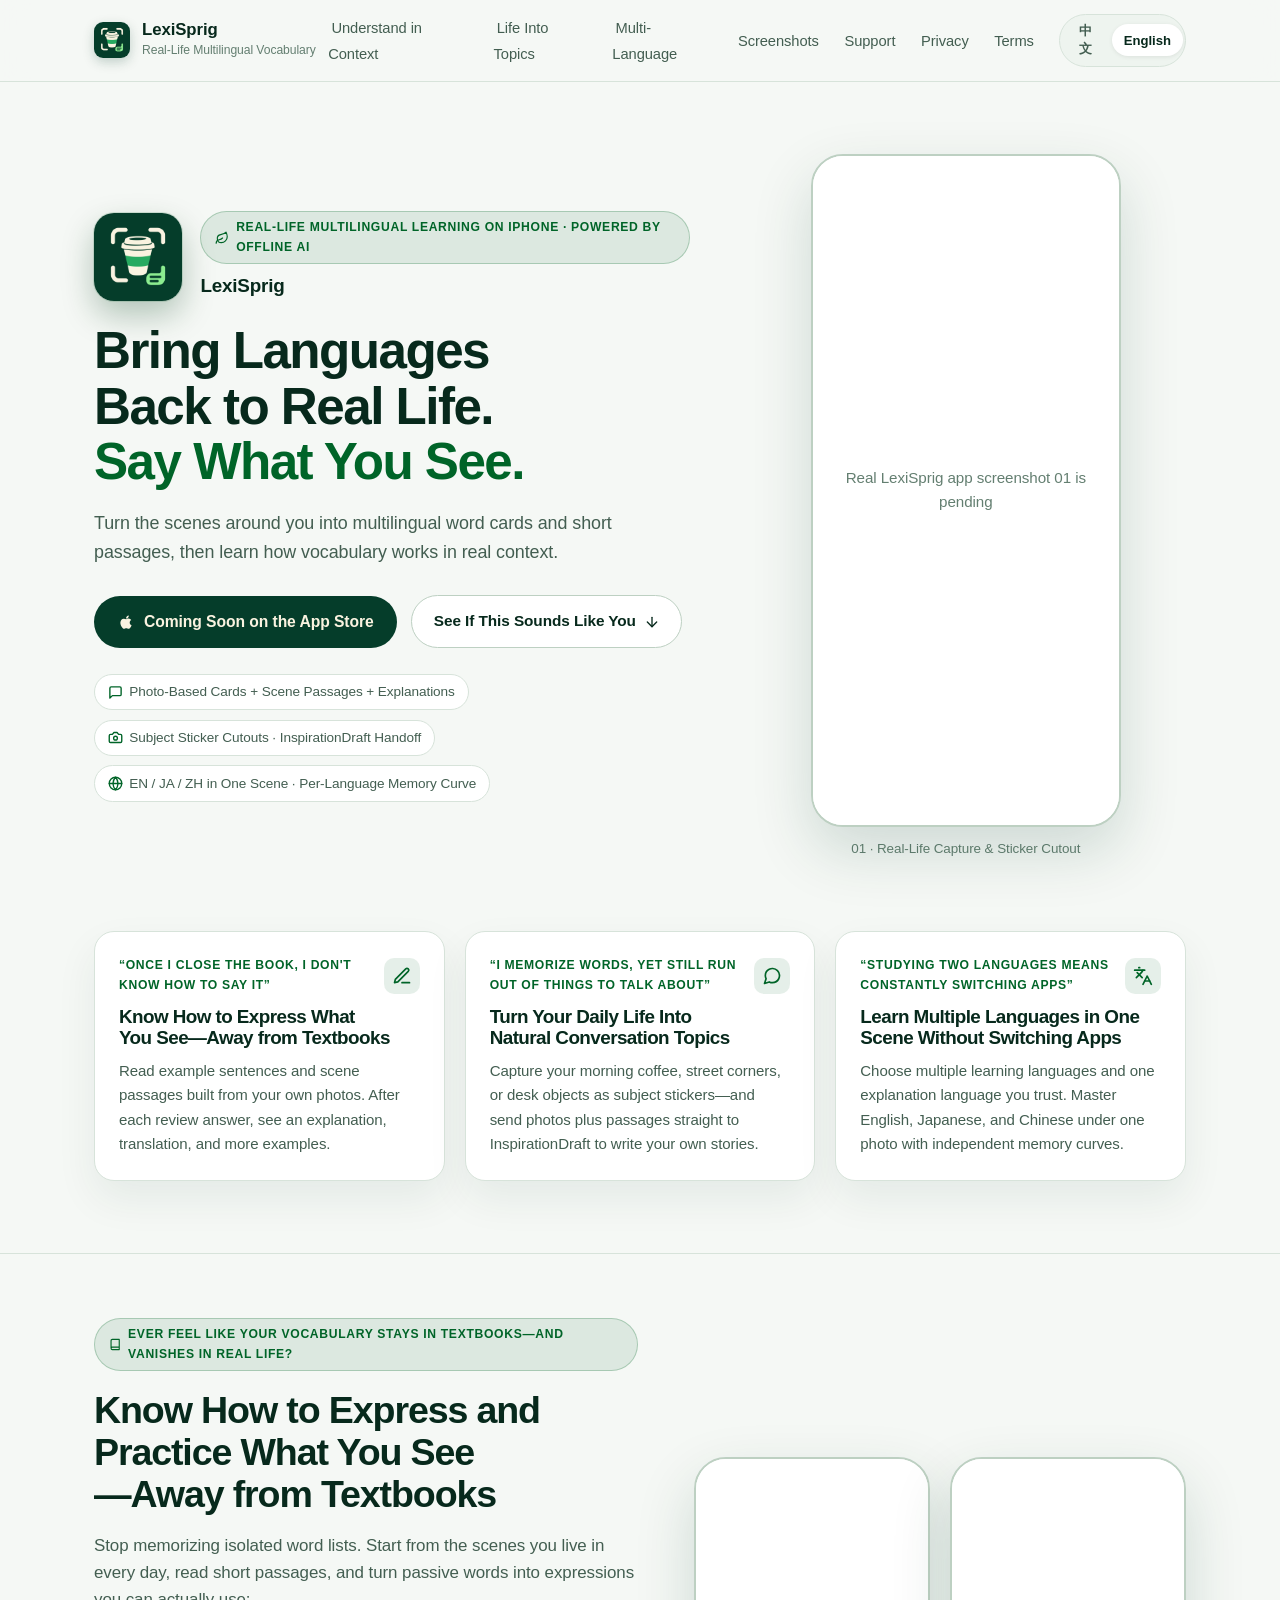
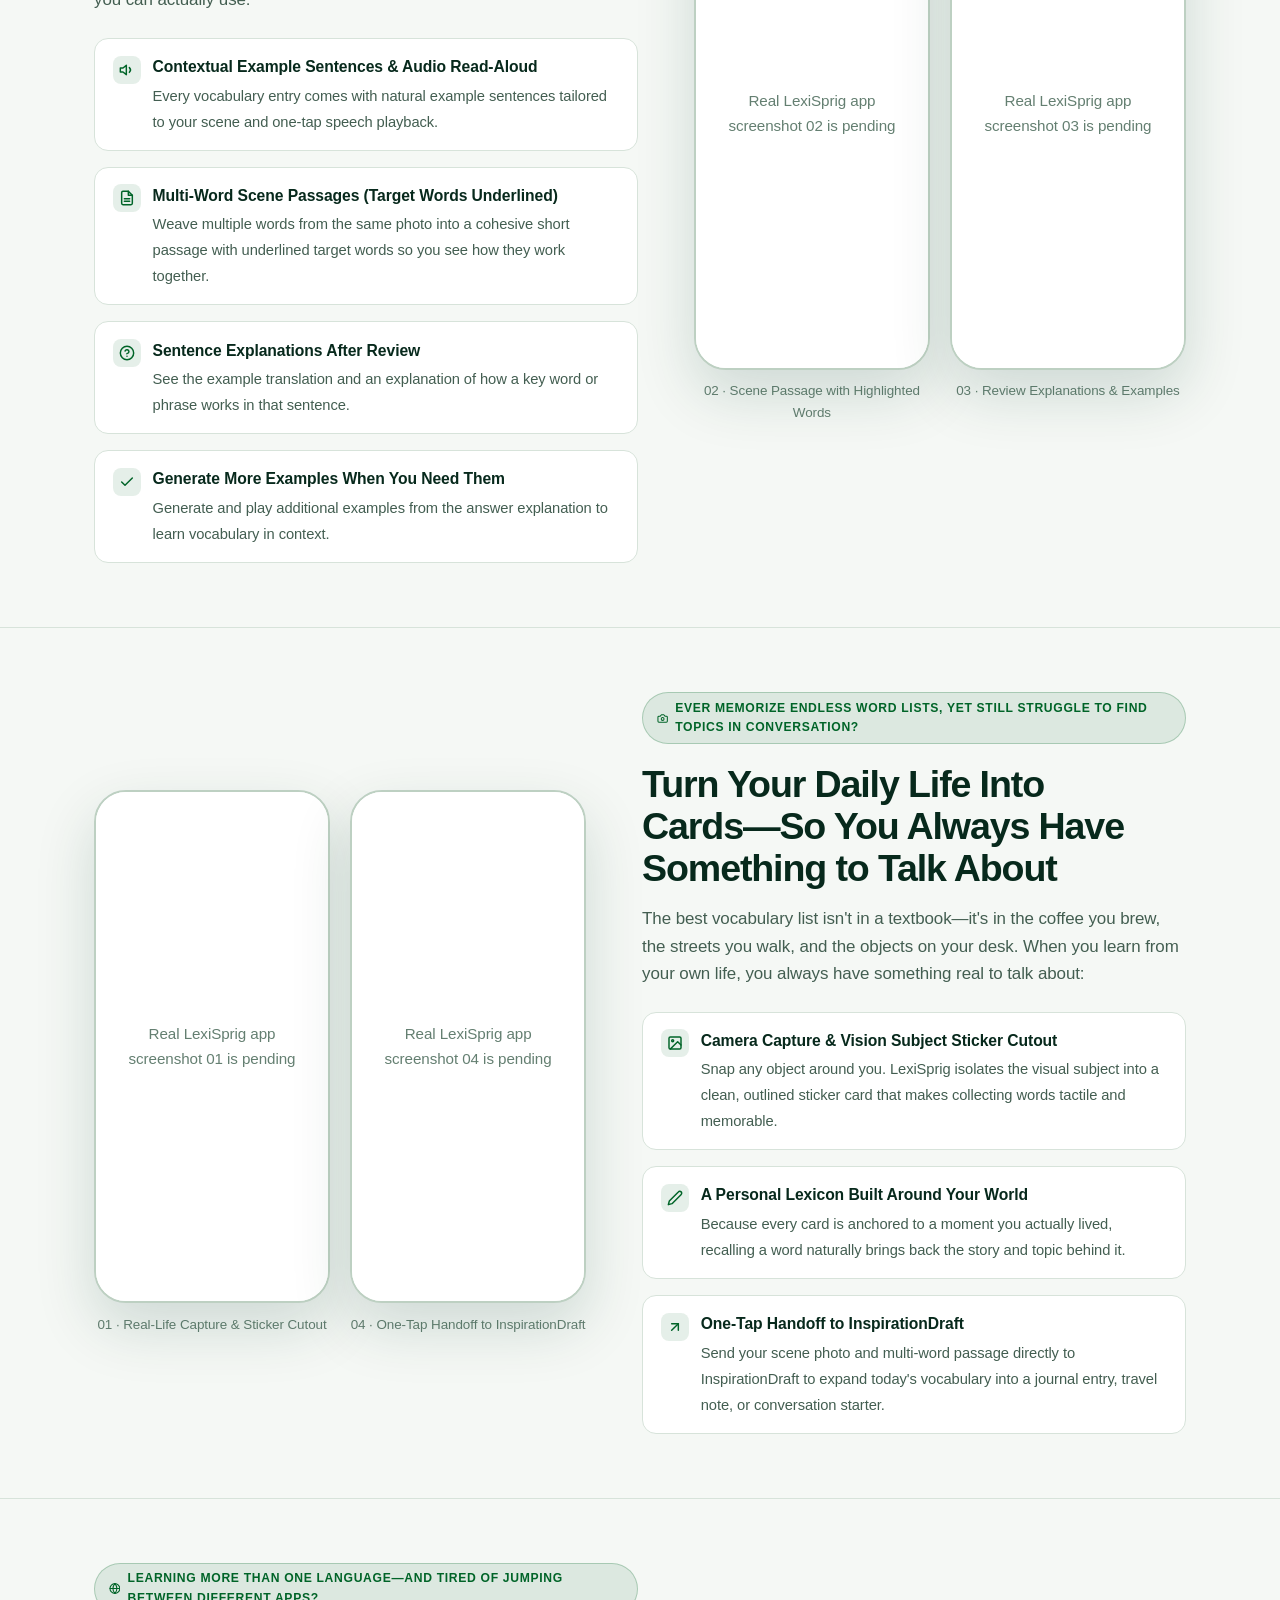
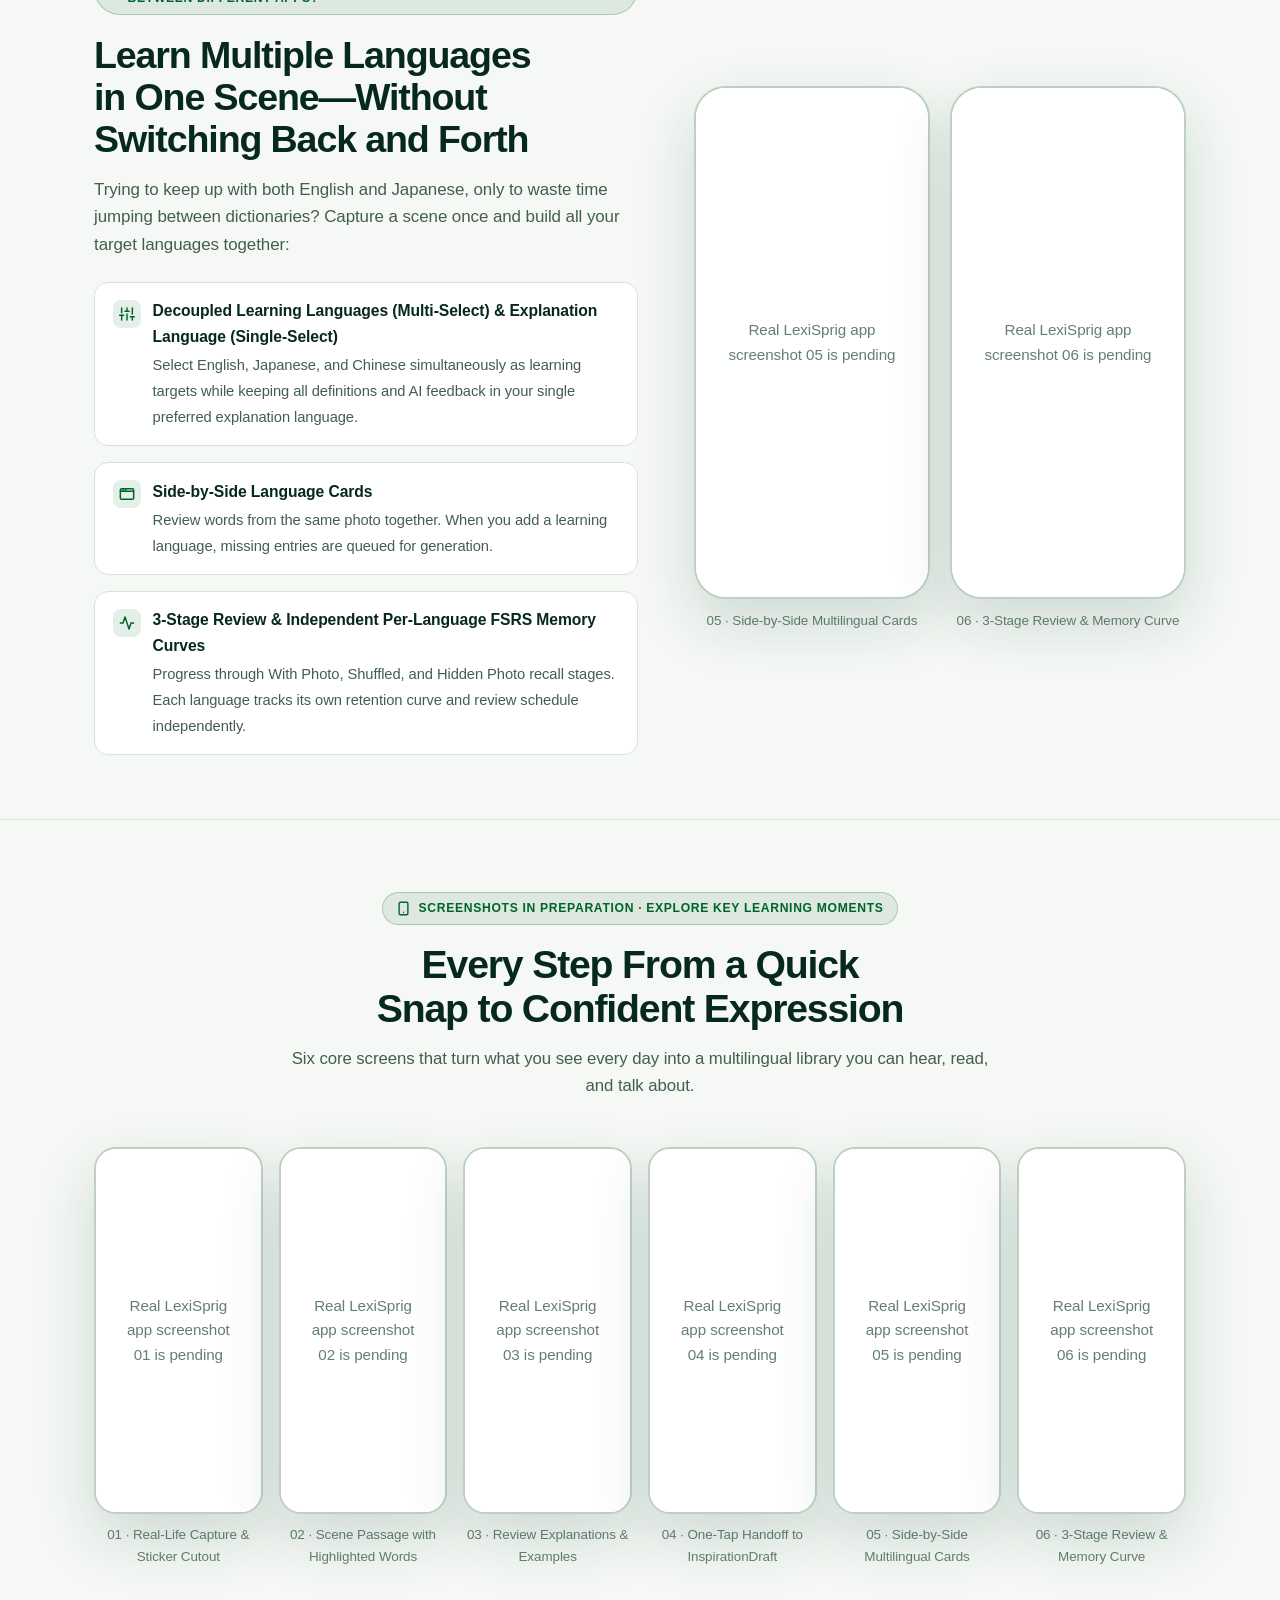
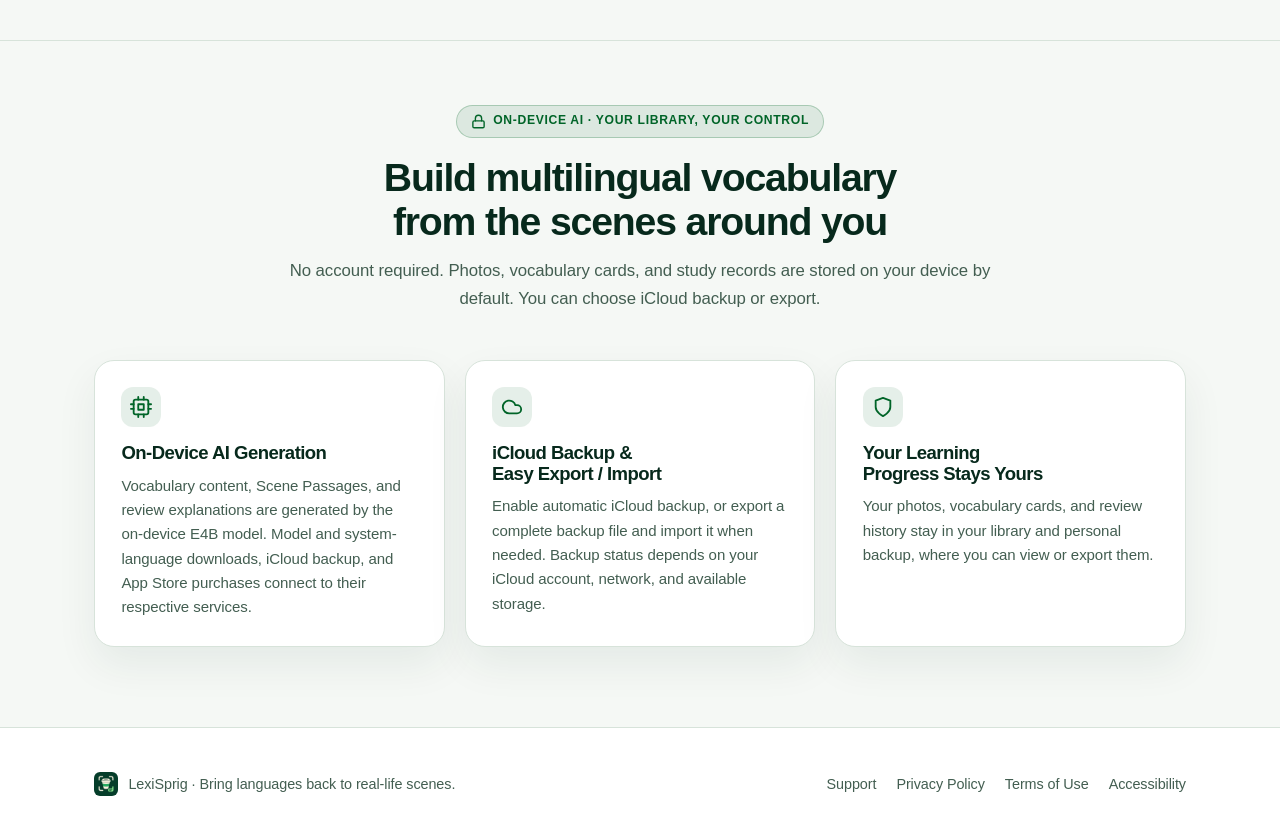
==== commit d00a9cbd: "fix(site): align premium review terms" ====
--- a/index.html
+++ b/index.html
@@ -531,7 +531,7 @@
               </svg>
             </div>
             <h3 data-i18n="trust.card3Title">学习成果留在你手中</h3>
-            <p data-i18n="trust.card3Desc">照片、词卡和复习记录保存在你的设备与个人备份中，可继续查看、复习和导出。</p>
+            <p data-i18n="trust.card3Desc">照片、词卡和复习记录保存在你的设备与个人备份中，可继续查看和导出。</p>
           </article>
         </div>
       </div>
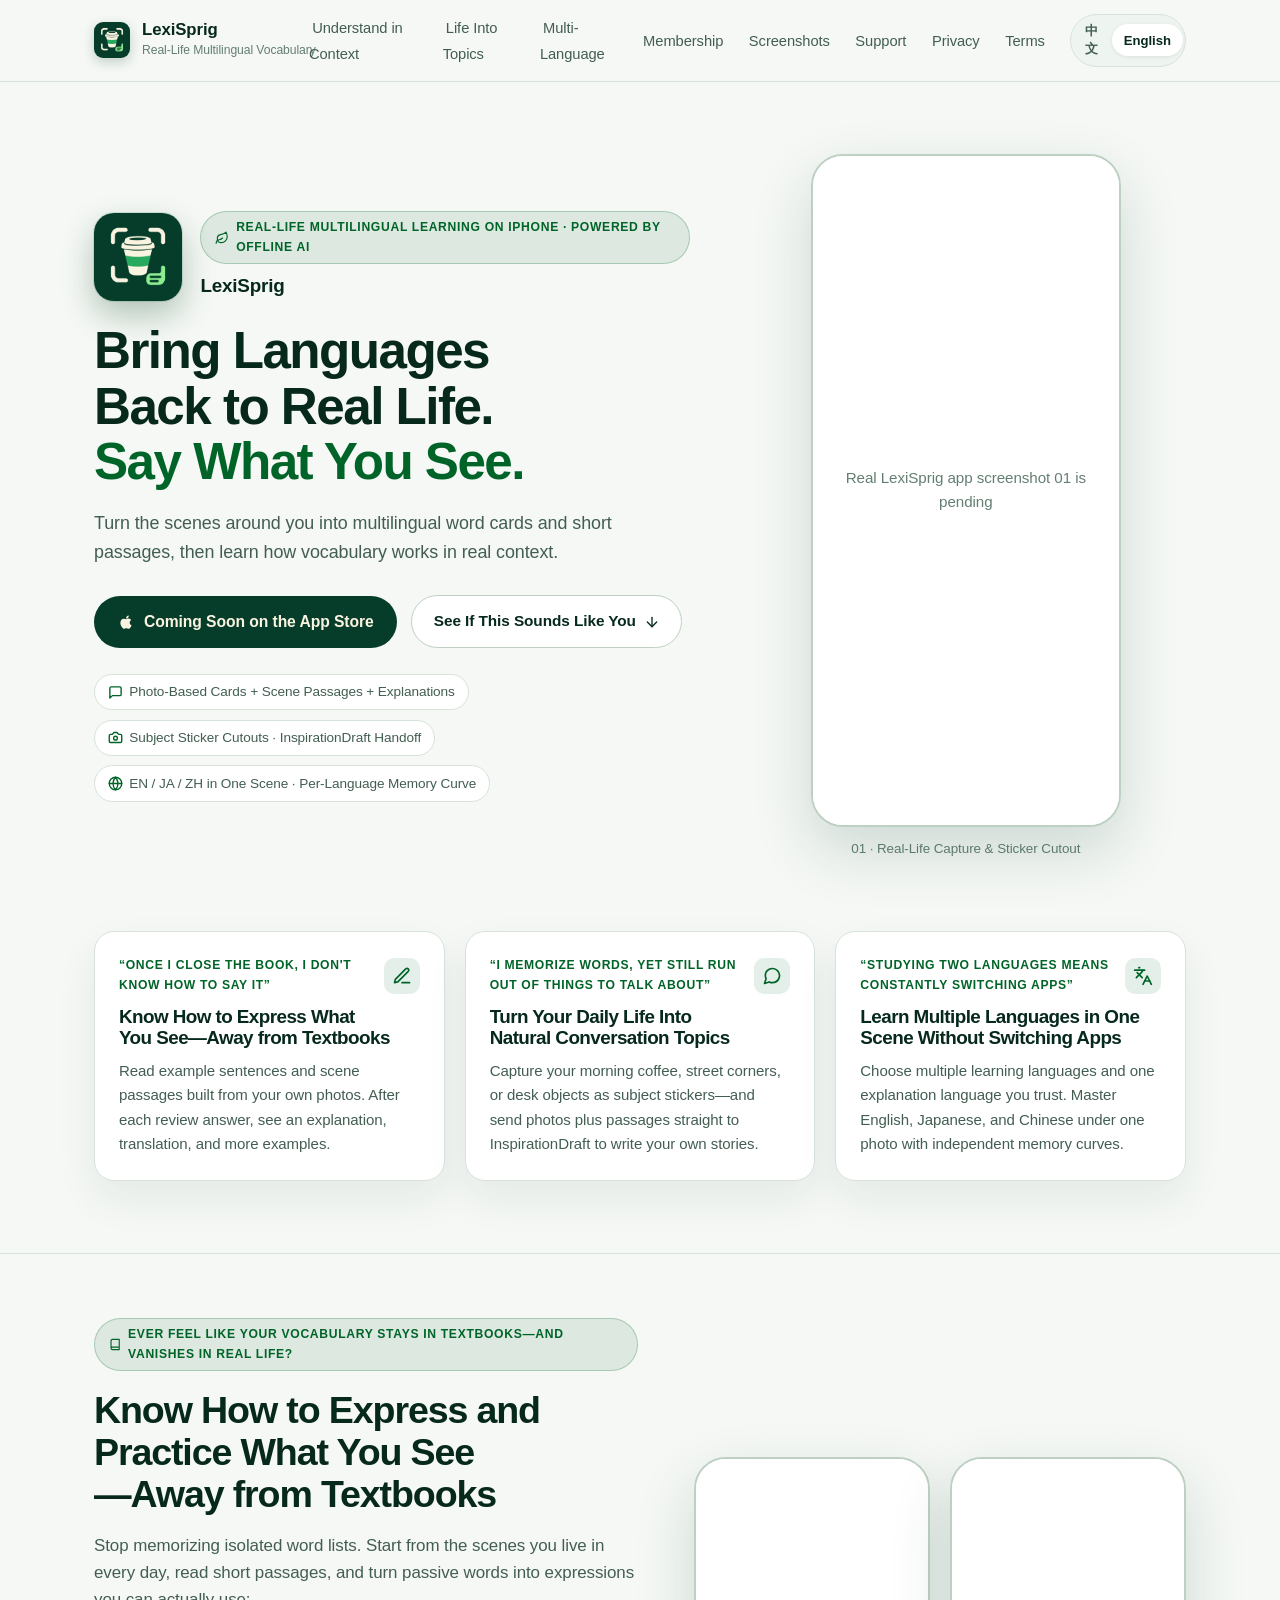
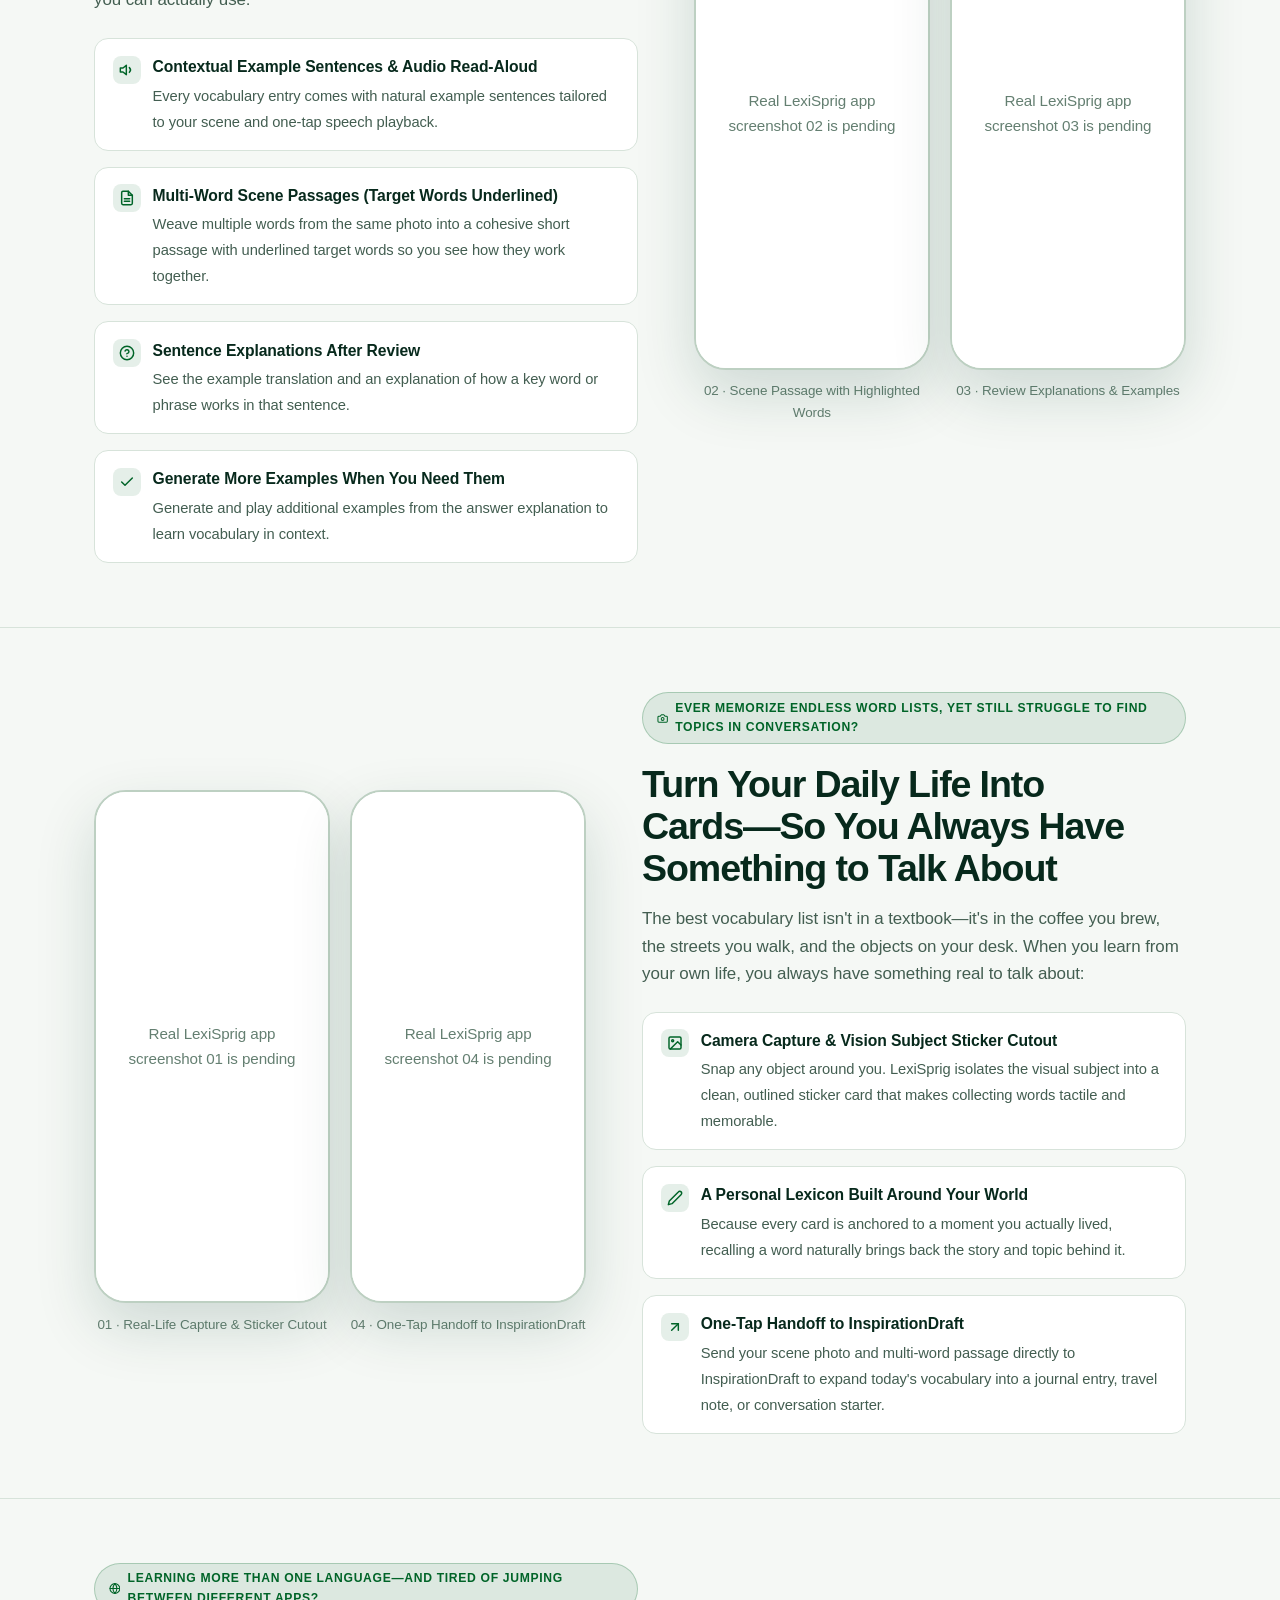
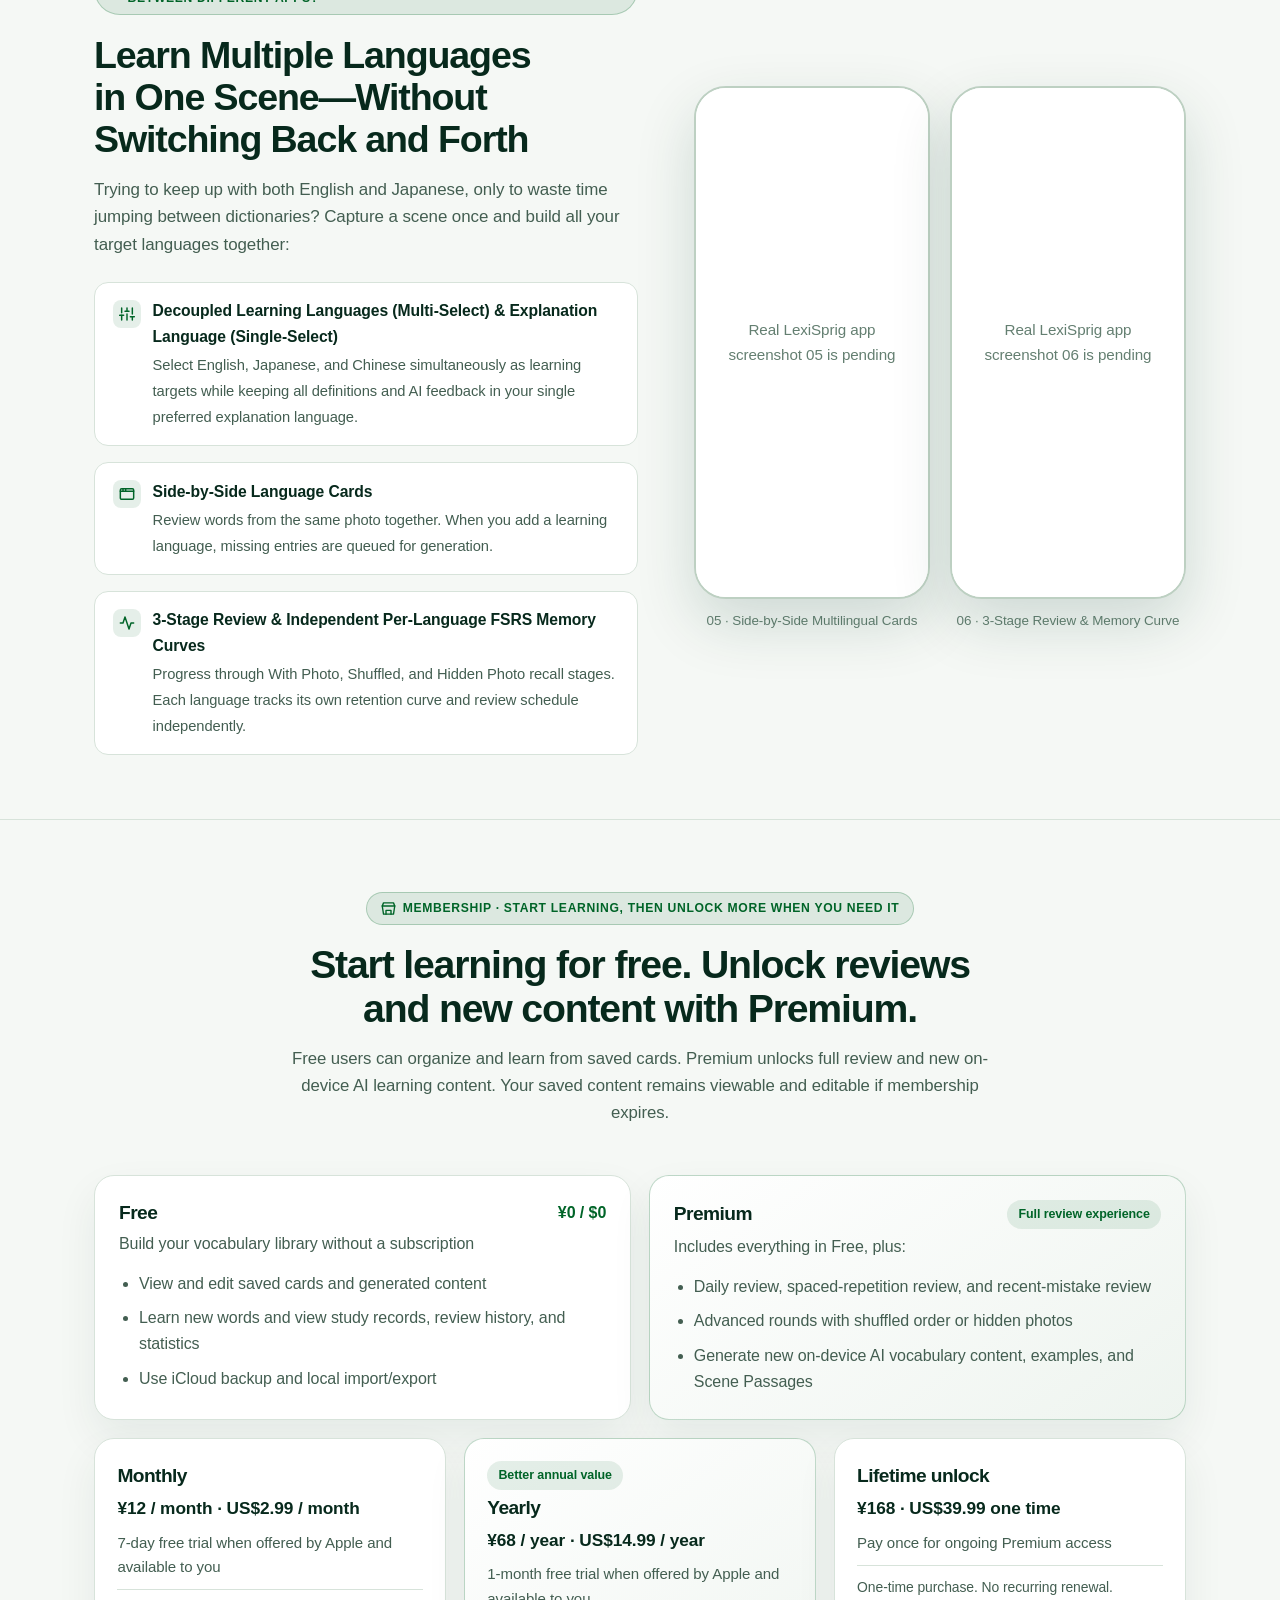
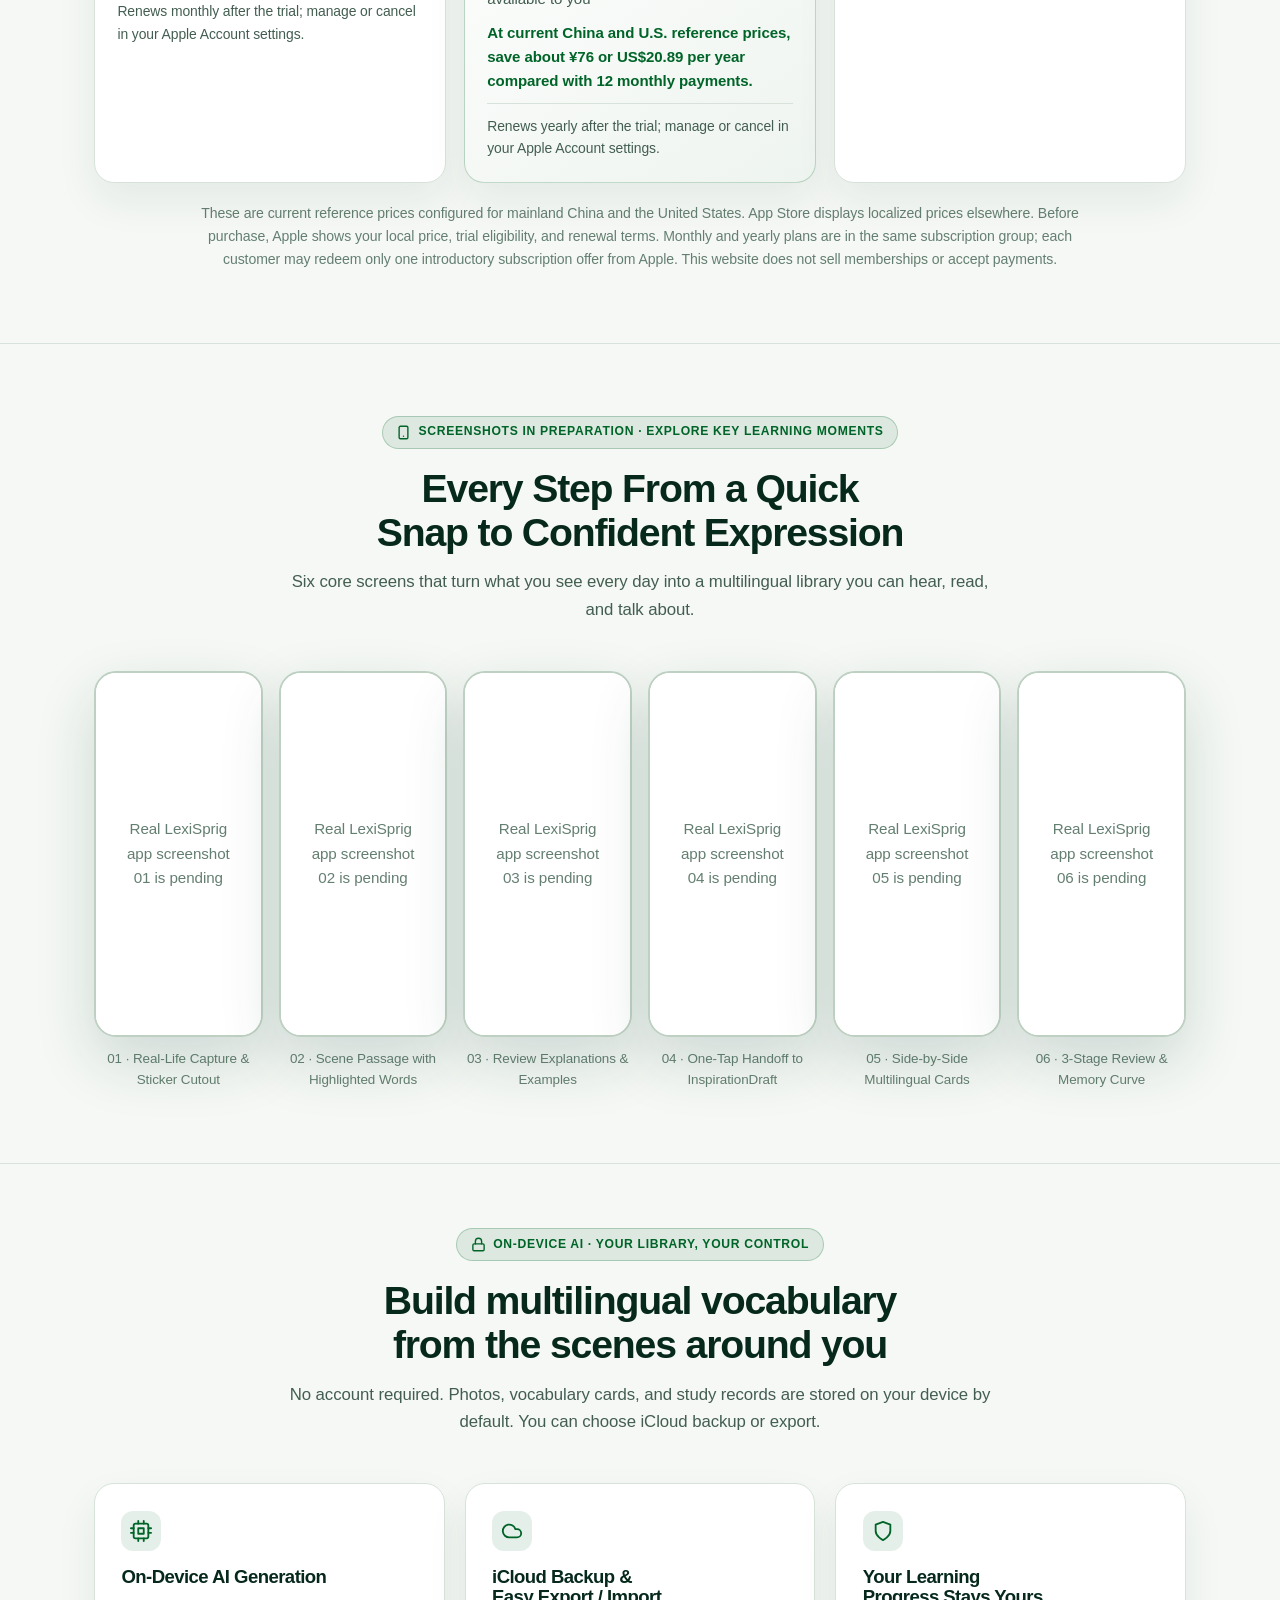
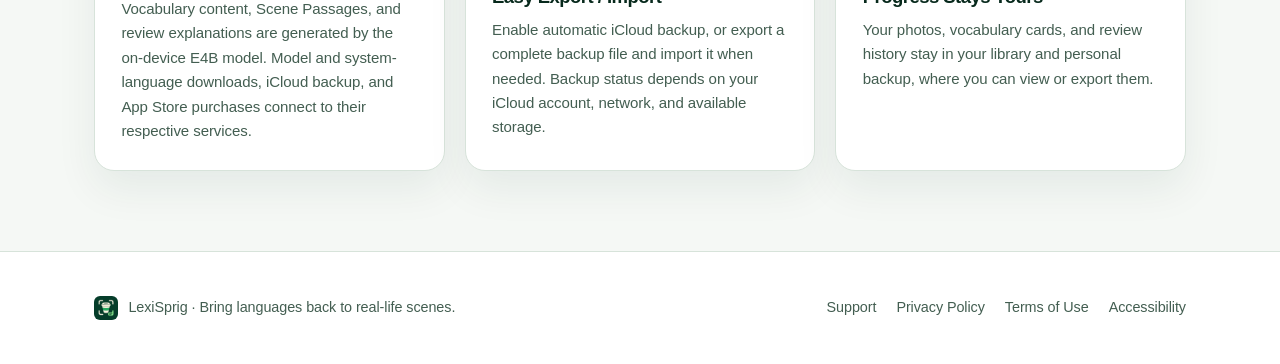
==== commit 2613f527: "Complete LexiSprig website membership and legal details" ====
--- a/index.html
+++ b/index.html
@@ -45,6 +45,7 @@
           <li><a href="#pain-3" data-i18n="nav.pain3">开口表达</a></li>
           <li><a href="#pain-2" data-i18n="nav.pain2">生活话题</a></li>
           <li><a href="#pain-1" data-i18n="nav.pain1">一景多语</a></li>
+          <li><a href="#membership" data-i18n="nav.membership">会员计划</a></li>
           <li><a href="#gallery" data-i18n="nav.gallery">界面预览</a></li>
           <li><a href="support.html" data-i18n="nav.support">应用支持</a></li>
           <li><a href="legal/privacy.html" data-i18n="nav.privacy">隐私政策</a></li>
@@ -423,6 +424,75 @@
       </div>
     </section>
 
+    <!-- Membership Plans and Feature Comparison -->
+    <section id="membership" class="membership-section">
+      <div class="container">
+        <div class="section-header">
+          <div class="section-kicker">
+            <svg xmlns="http://www.w3.org/2000/svg" width="15" height="15" viewBox="0 0 24 24" fill="none" stroke="currentColor" stroke-width="2.2" stroke-linecap="round" stroke-linejoin="round" aria-hidden="true">
+              <path d="m2 8 2 13h16l2-13"></path>
+              <path d="M2 8h20l-2-5H4L2 8Z"></path>
+              <path d="M8 21v-6h8v6"></path>
+            </svg>
+            <span data-i18n="membership.kicker">会员计划 · 先开始学习，再按需解锁</span>
+          </div>
+          <h2 data-i18n="membership.title">基础学习免费开始，复习与新内容由高级会员解锁</h2>
+          <p data-i18n="membership.lead">免费用户可以继续整理和学习已保存的词卡；高级会员可使用完整复习，并生成新的本地 AI 学习内容。会员到期后，已保存内容仍可查看和编辑。</p>
+        </div>
+
+        <div class="membership-benefits">
+          <article class="membership-benefit-card">
+            <div class="membership-tier-heading">
+              <h3 data-i18n="membership.freeTitle">免费使用</h3>
+              <span class="membership-price" data-i18n="membership.freePrice">¥0 / $0</span>
+            </div>
+            <p class="membership-tier-caption" data-i18n="membership.freeCaption">无需订阅，开始建立自己的词库</p>
+            <ul>
+              <li data-i18n="membership.free1">查看、编辑已保存的词卡与生成内容</li>
+              <li data-i18n="membership.free2">学习新词并查看学习记录、复习历史与统计</li>
+              <li data-i18n="membership.free3">使用 iCloud 备份、本地导入和导出</li>
+            </ul>
+          </article>
+          <article class="membership-benefit-card membership-benefit-premium">
+            <div class="membership-tier-heading">
+              <h3 data-i18n="membership.premiumTitle">高级会员</h3>
+              <span class="membership-badge" data-i18n="membership.premiumBadge">完整复习体验</span>
+            </div>
+            <p class="membership-tier-caption" data-i18n="membership.premiumCaption">包含免费使用的全部能力，另解锁：</p>
+            <ul>
+              <li data-i18n="membership.premium1">今日复习、记忆曲线复习与最近错题复习</li>
+              <li data-i18n="membership.premium2">打乱顺序、隐藏照片等进阶复习轮次</li>
+              <li data-i18n="membership.premium3">生成新的本地 AI 词条内容、例句与场景短文</li>
+            </ul>
+          </article>
+        </div>
+
+        <div class="membership-plans">
+          <article class="membership-plan-card">
+            <h3 data-i18n="membership.monthlyTitle">月度订阅</h3>
+            <p class="membership-plan-price"><span data-i18n="membership.monthlyPrice">¥12 / 月 · US$2.99 / month</span></p>
+            <p data-i18n="membership.monthlyTrial">符合 Apple 试用资格时，可享 7 天免费试用</p>
+            <p class="membership-plan-detail" data-i18n="membership.monthlyTerms">试用后按月自动续订；可在 Apple 账户设置中取消。</p>
+          </article>
+          <article class="membership-plan-card membership-plan-featured">
+            <span class="membership-plan-label" data-i18n="membership.annualBadge">年付更省</span>
+            <h3 data-i18n="membership.annualTitle">年度订阅</h3>
+            <p class="membership-plan-price"><span data-i18n="membership.annualPrice">¥68 / 年 · US$14.99 / year</span></p>
+            <p data-i18n="membership.annualTrial">符合 Apple 试用资格时，可享 1 个月免费试用</p>
+            <p class="membership-saving" data-i18n="membership.annualSaving">按当前中美基准价，分别比按月续费约省 ¥76/年或 US$20.89/年。</p>
+            <p class="membership-plan-detail" data-i18n="membership.annualTerms">试用后按年自动续订；可在 Apple 账户设置中取消。</p>
+          </article>
+          <article class="membership-plan-card">
+            <h3 data-i18n="membership.lifetimeTitle">永久解锁</h3>
+            <p class="membership-plan-price"><span data-i18n="membership.lifetimePrice">¥168 · US$39.99 一次性</span></p>
+            <p data-i18n="membership.lifetimeDesc">一次购买，永久解锁高级会员权益</p>
+            <p class="membership-plan-detail" data-i18n="membership.lifetimeTerms">一次性付款，不会自动续费。</p>
+          </article>
+        </div>
+        <p class="membership-disclaimer" data-i18n="membership.disclaimer">价格为中国大陆与美国当前配置的参考价，其他地区由 App Store 本地化显示。购买前会显示当地价格、试用资格和续订条件；月度与年度方案属于同一订阅组，每位用户只能兑换一次 Apple 提供的订阅试用优惠。网站不提供购买或网页结账。</p>
+      </div>
+    </section>
+
     <!-- All 6 Reserved Screenshot Slots Overview -->
     <section id="gallery" class="gallery-section">
       <div class="container">
--- a/css/style.css
+++ b/css/style.css
@@ -686,6 +686,131 @@
   border-top: 1px solid var(--ls-border);
 }
 
+/* ========================================================================
+   Membership & Pricing
+   ======================================================================== */
+
+.membership-section {
+  padding: 4.5rem 0;
+  border-top: 1px solid var(--ls-border);
+}
+
+.membership-benefits,
+.membership-plans {
+  display: grid;
+  gap: 1.1rem;
+  grid-template-columns: repeat(3, minmax(0, 1fr));
+}
+
+.membership-benefits {
+  grid-template-columns: repeat(2, minmax(0, 1fr));
+  margin-bottom: 1.1rem;
+}
+
+.membership-benefit-card,
+.membership-plan-card {
+  position: relative;
+  background: var(--ls-surface);
+  border: 1px solid var(--ls-border);
+  border-radius: 20px;
+  padding: 1.5rem;
+  box-shadow: var(--ls-shadow-card);
+}
+
+.membership-benefit-premium,
+.membership-plan-featured {
+  border-color: var(--ls-accent-border);
+  background: linear-gradient(145deg, var(--ls-surface), var(--ls-surface-soft));
+}
+
+.membership-tier-heading {
+  display: flex;
+  align-items: center;
+  justify-content: space-between;
+  gap: 1rem;
+}
+
+.membership-benefit-card h3,
+.membership-plan-card h3 {
+  margin: 0;
+  font-size: 1.2rem;
+}
+
+.membership-price {
+  color: var(--ls-accent);
+  font-weight: 750;
+  white-space: nowrap;
+}
+
+.membership-badge,
+.membership-plan-label {
+  display: inline-flex;
+  align-items: center;
+  border-radius: 999px;
+  padding: 0.28rem 0.7rem;
+  color: var(--ls-accent);
+  background: var(--ls-accent-soft);
+  font-size: 0.78rem;
+  font-weight: 700;
+}
+
+.membership-tier-caption {
+  margin: 0.35rem 0 0.85rem;
+  color: var(--ls-text-secondary);
+}
+
+.membership-benefit-card ul {
+  display: grid;
+  gap: 0.55rem;
+  margin: 0;
+  padding-left: 1.25rem;
+  color: var(--ls-text-secondary);
+}
+
+.membership-plan-card {
+  padding: 1.4rem;
+}
+
+.membership-plan-card h3 {
+  margin: 0.25rem 0 0.55rem;
+}
+
+.membership-plan-card p {
+  margin: 0.6rem 0 0;
+  color: var(--ls-text-secondary);
+  font-size: 0.94rem;
+}
+
+.membership-plan-price {
+  color: var(--ls-text-primary) !important;
+  font-size: 1.08rem !important;
+  font-weight: 750;
+  line-height: 1.45;
+}
+
+.membership-plan-label {
+  margin-bottom: 0.15rem;
+}
+
+.membership-saving {
+  color: var(--ls-accent) !important;
+  font-weight: 650;
+}
+
+.membership-plan-detail {
+  padding-top: 0.65rem;
+  border-top: 1px solid var(--ls-border);
+  font-size: 0.87rem !important;
+}
+
+.membership-disclaimer {
+  max-width: 920px;
+  margin: 1.2rem auto 0;
+  color: var(--ls-text-muted);
+  font-size: 0.88rem;
+  text-align: center;
+}
+
 .section-header {
   text-align: center;
   max-width: 720px;
@@ -966,7 +1091,12 @@
   }
 
   .pain-strip,
-  .trust-grid {
+  .trust-grid,
+  .membership-plans {
+    grid-template-columns: 1fr;
+  }
+
+  .membership-benefits {
     grid-template-columns: 1fr;
   }
 
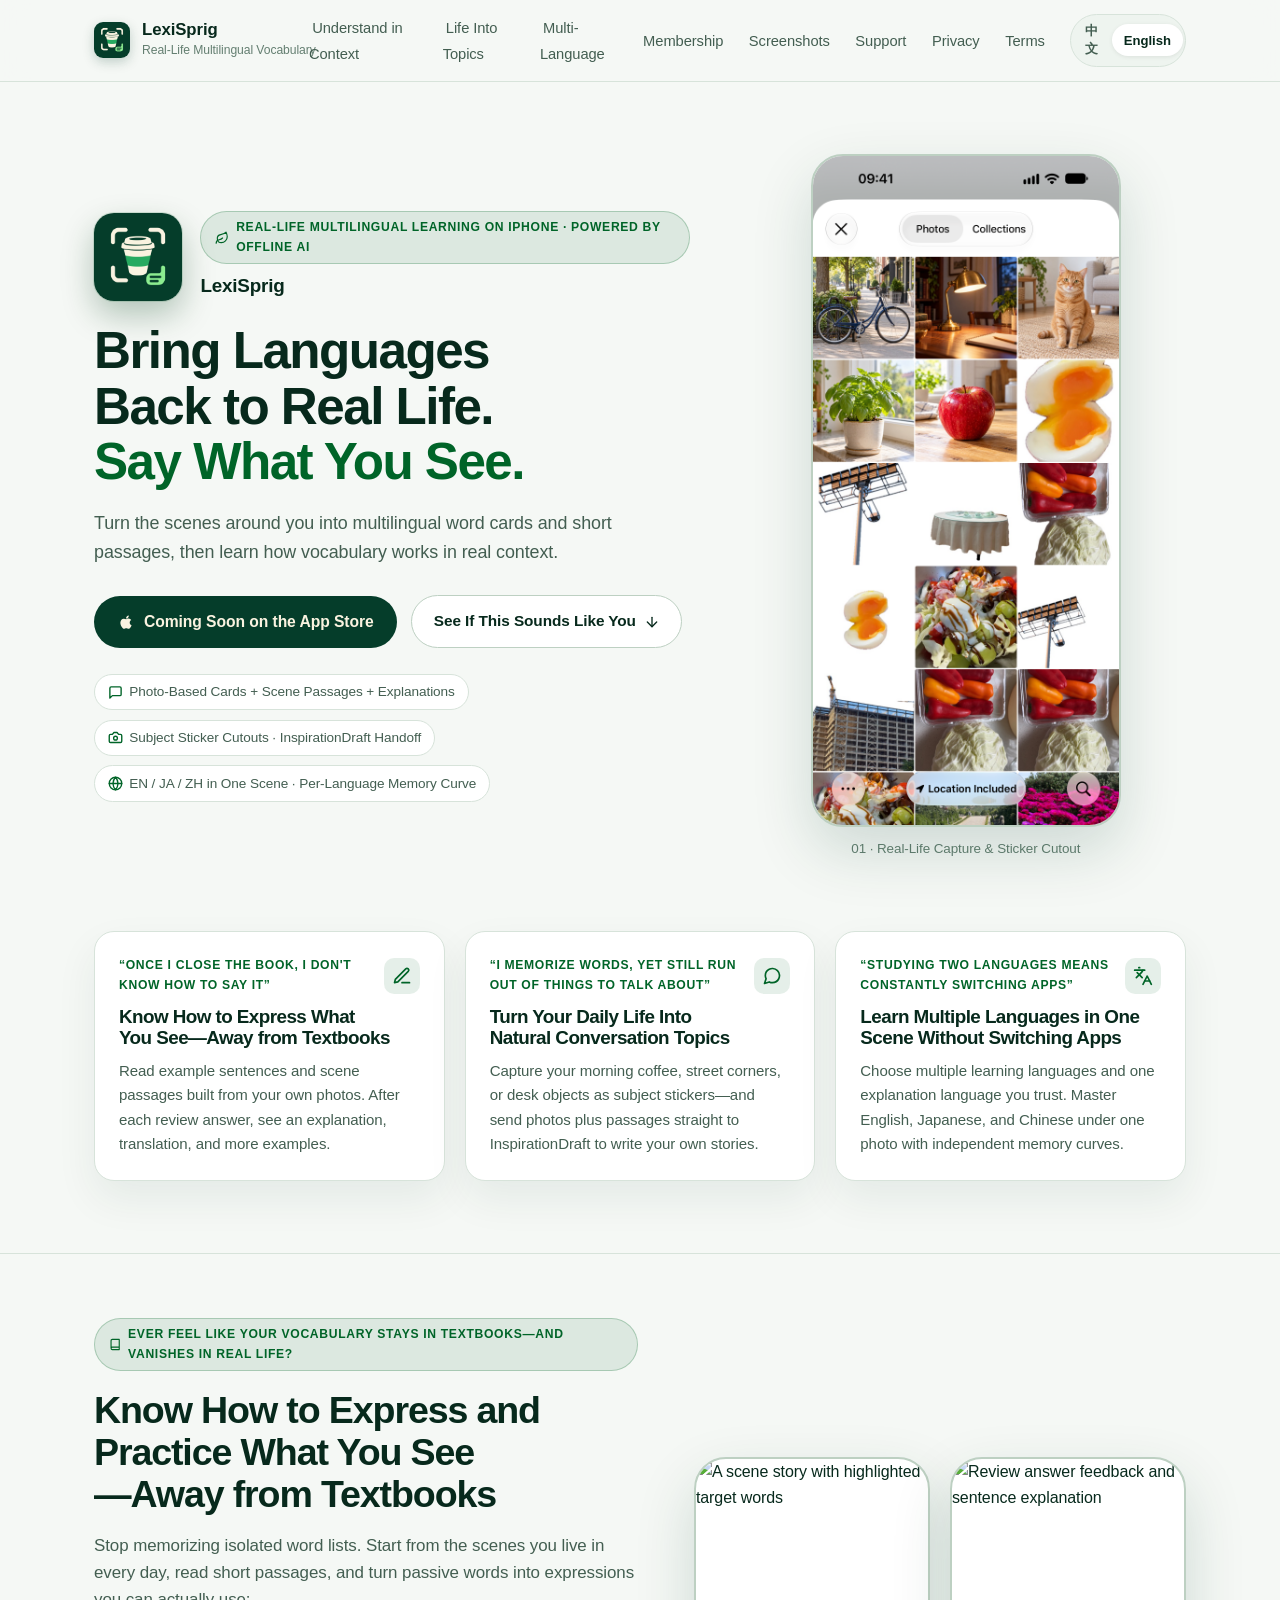
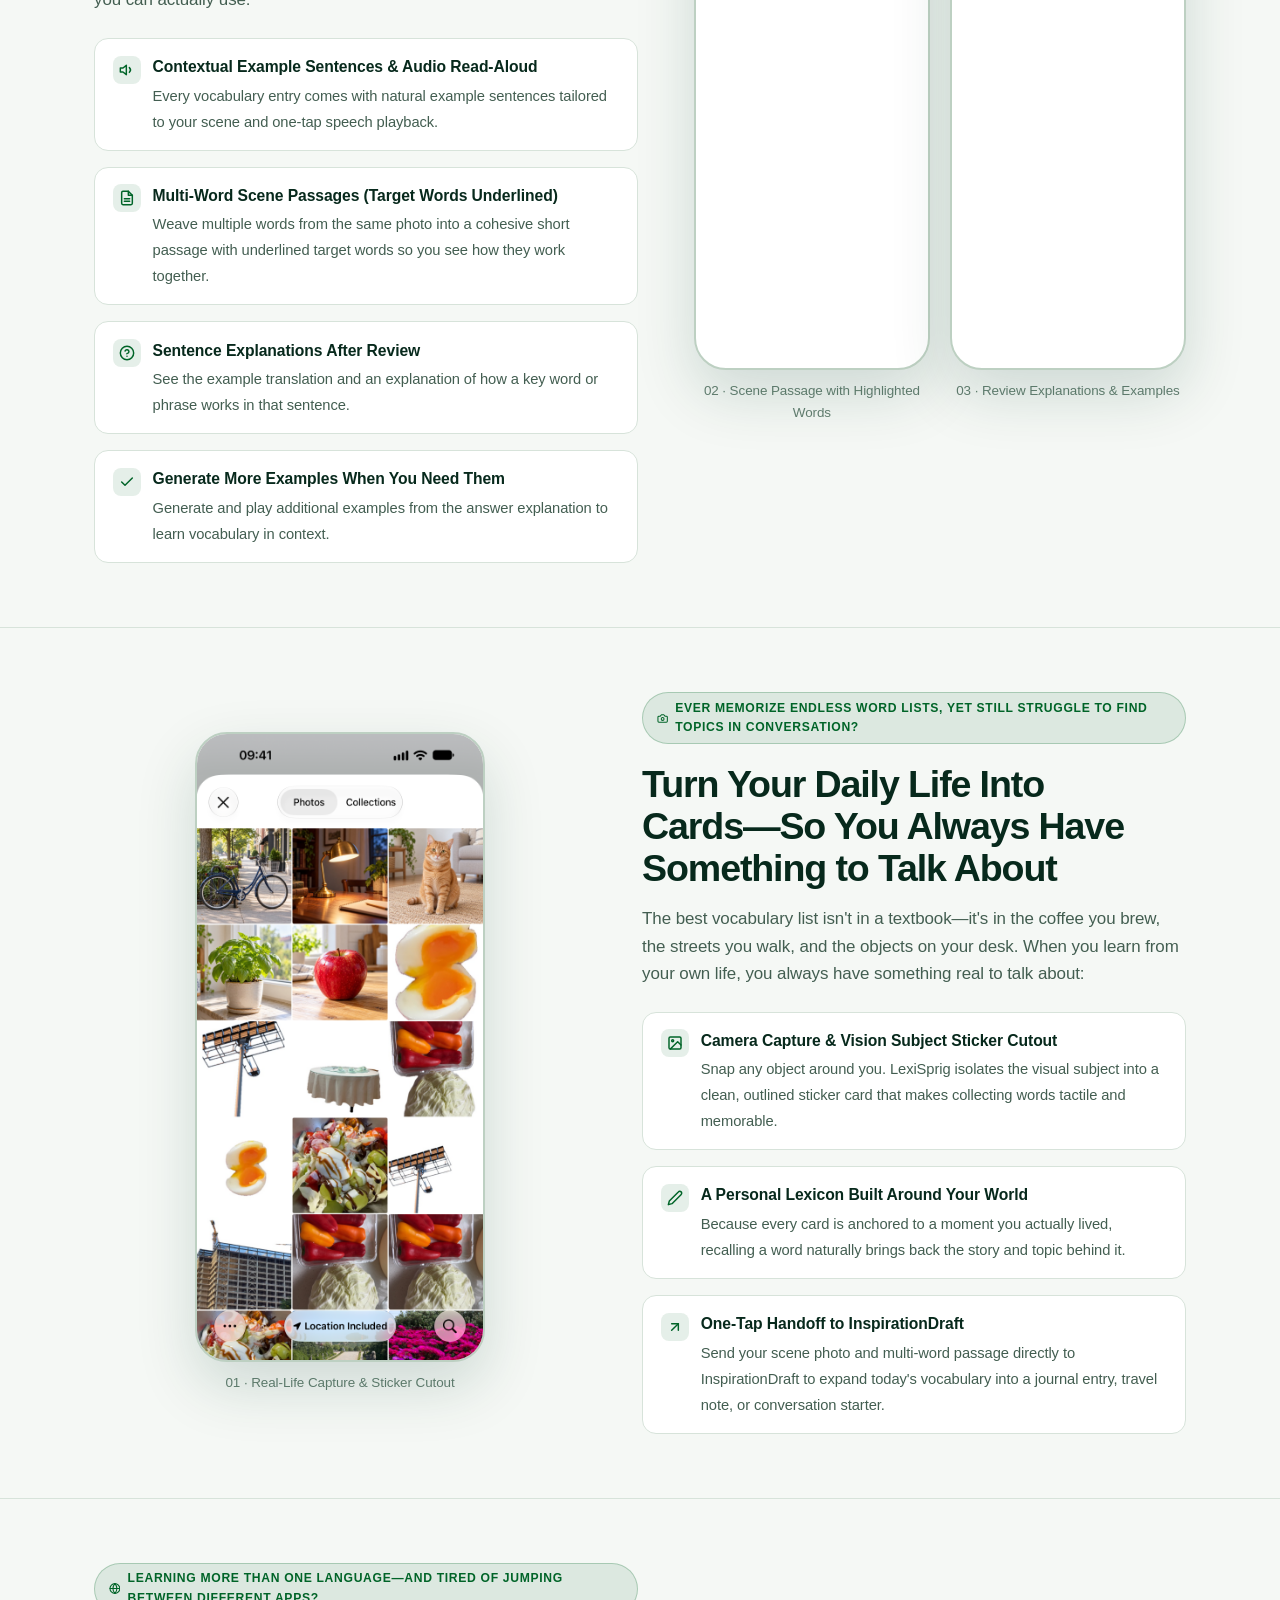
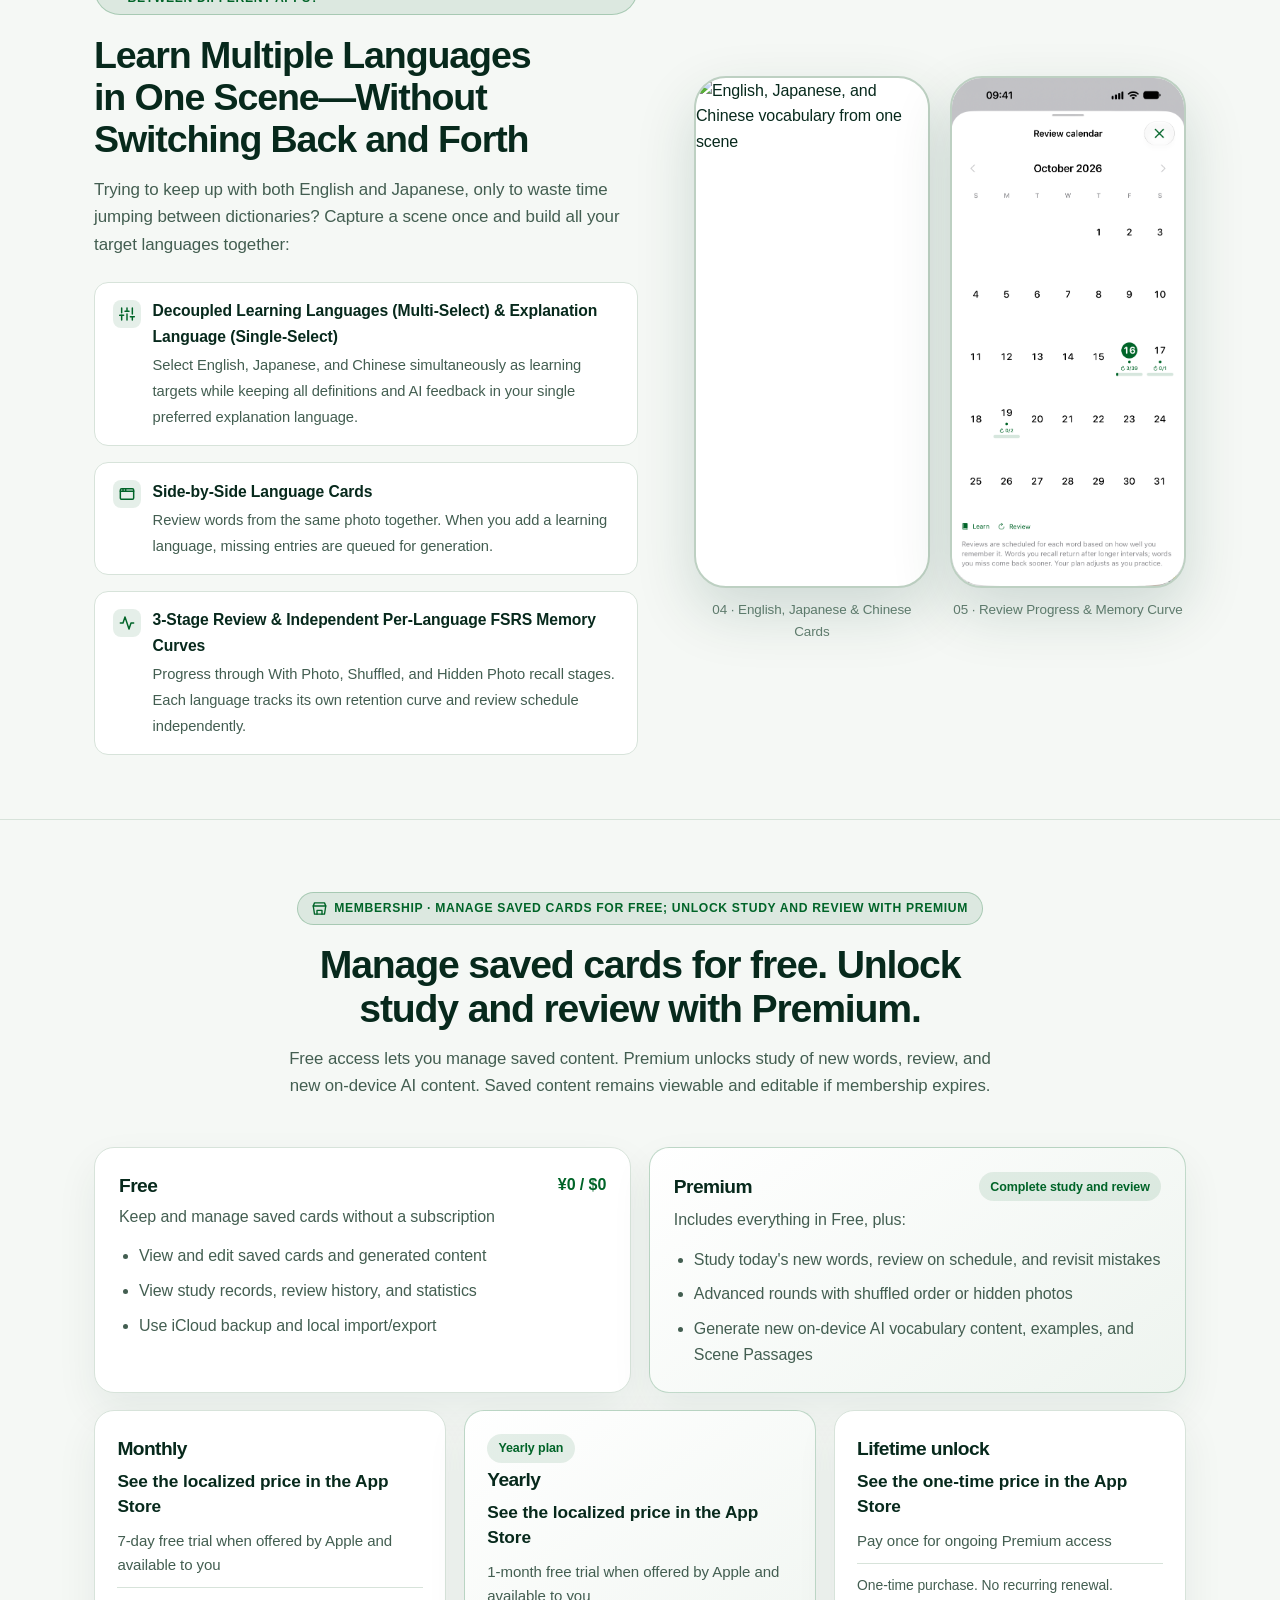
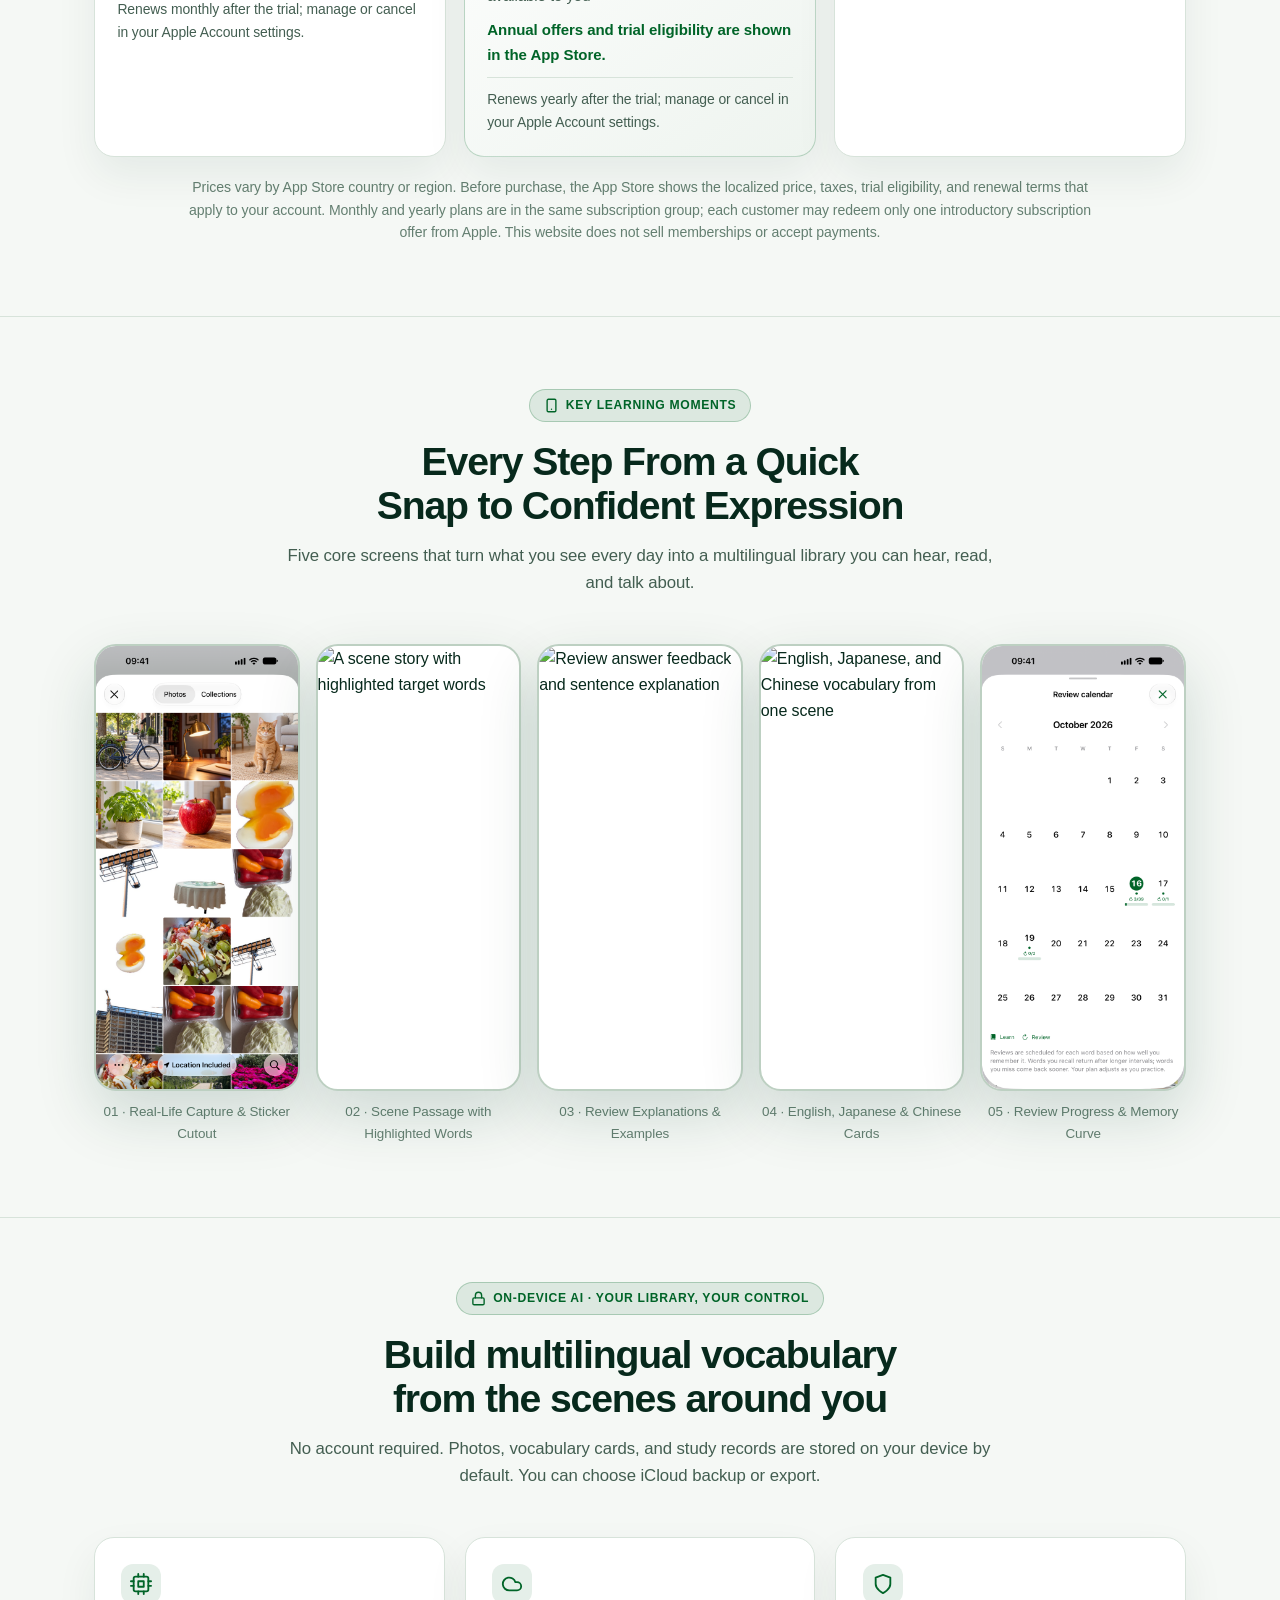
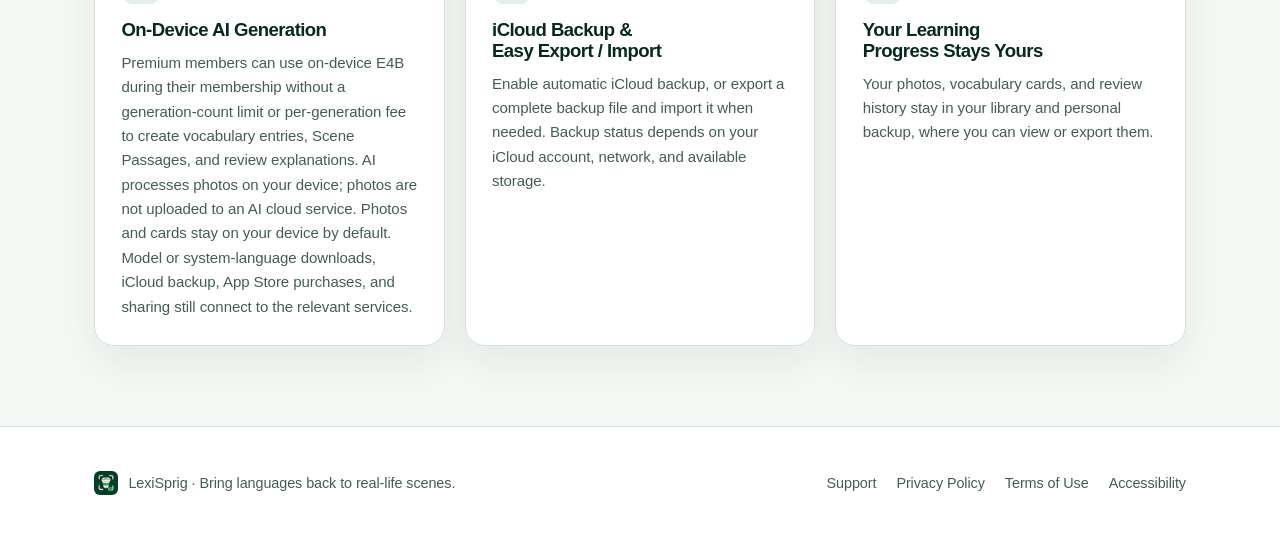
==== commit 1568b68a: "Refresh LexiSprig website launch content" ====
--- a/index.html
+++ b/index.html
@@ -124,7 +124,7 @@
         <div class="hero-visual">
           <figure class="screenshot-slot">
             <div class="screenshot-frame">
-              <div class="screenshot-placeholder" data-screenshot="1" role="img" aria-label="真实 App 截图待补充">真实 App 截图待补充</div>
+              <img data-screenshot="1" src="assets/screenshots/zh-Hans/01.png" data-src-zh="assets/screenshots/zh-Hans/01.png" data-src-en="assets/screenshots/en/01.png" alt="实景照片生成的多语词卡" loading="lazy" decoding="async">
             </div>
             <figcaption class="screenshot-caption" data-i18n="gallery.cap1">01 · 实景拍照与主体贴纸入词</figcaption>
           </figure>
@@ -252,13 +252,13 @@
           <div class="feature-visuals">
             <figure class="screenshot-slot">
               <div class="screenshot-frame">
-                <div class="screenshot-placeholder" data-screenshot="2" role="img" aria-label="真实 App 截图待补充">真实 App 截图待补充</div>
+                <img data-screenshot="2" src="assets/screenshots/zh-Hans/02.png" data-src-zh="assets/screenshots/zh-Hans/02.png" data-src-en="assets/screenshots/en/02.png" alt="场景短文与目标词高亮" loading="lazy" decoding="async">
               </div>
               <figcaption class="screenshot-caption" data-i18n="gallery.cap2">02 · 场景短文与目标词高亮</figcaption>
             </figure>
             <figure class="screenshot-slot">
               <div class="screenshot-frame">
-                <div class="screenshot-placeholder" data-screenshot="3" role="img" aria-label="真实 App 截图待补充">真实 App 截图待补充</div>
+                <img data-screenshot="3" src="assets/screenshots/zh-Hans/03.png" data-src-zh="assets/screenshots/zh-Hans/03.png" data-src-en="assets/screenshots/en/03.png" alt="复习答案反馈与例句解析" loading="lazy" decoding="async">
               </div>
               <figcaption class="screenshot-caption" data-i18n="gallery.cap3">03 · 复习答案解析与例句</figcaption>
             </figure>
@@ -323,18 +323,12 @@
             </ul>
           </div>
 
-          <div class="feature-visuals">
+          <div class="feature-visuals single-slot">
             <figure class="screenshot-slot">
               <div class="screenshot-frame">
-                <div class="screenshot-placeholder" data-screenshot="1" role="img" aria-label="真实 App 截图待补充">真实 App 截图待补充</div>
+                <img data-screenshot="1" src="assets/screenshots/zh-Hans/01.png" data-src-zh="assets/screenshots/zh-Hans/01.png" data-src-en="assets/screenshots/en/01.png" alt="实景照片生成的多语词卡" loading="lazy" decoding="async">
               </div>
               <figcaption class="screenshot-caption" data-i18n="gallery.cap1">01 · 实景拍照与主体贴纸入词</figcaption>
-            </figure>
-            <figure class="screenshot-slot">
-              <div class="screenshot-frame">
-                <div class="screenshot-placeholder" data-screenshot="4" role="img" aria-label="真实 App 截图待补充">真实 App 截图待补充</div>
-              </div>
-              <figcaption class="screenshot-caption" data-i18n="gallery.cap4">04 · 一键联动灵感树洞延伸话题</figcaption>
             </figure>
           </div>
         </div>
@@ -409,15 +403,15 @@
           <div class="feature-visuals">
             <figure class="screenshot-slot">
               <div class="screenshot-frame">
-                <div class="screenshot-placeholder" data-screenshot="5" role="img" aria-label="真实 App 截图待补充">真实 App 截图待补充</div>
+                <img data-screenshot="4" src="assets/screenshots/zh-Hans/04.png" data-src-zh="assets/screenshots/zh-Hans/04.png" data-src-en="assets/screenshots/en/04.png" alt="同一场景中的英语、日语与中文词卡" loading="lazy" decoding="async">
               </div>
-              <figcaption class="screenshot-caption" data-i18n="gallery.cap5">05 · 英日中同景对照与语种解耦</figcaption>
+              <figcaption class="screenshot-caption" data-i18n="gallery.cap4">04 · 英日中同景词卡</figcaption>
             </figure>
             <figure class="screenshot-slot">
               <div class="screenshot-frame">
-                <div class="screenshot-placeholder" data-screenshot="6" role="img" aria-label="真实 App 截图待补充">真实 App 截图待补充</div>
+                <img data-screenshot="5" src="assets/screenshots/zh-Hans/05.png" data-src-zh="assets/screenshots/zh-Hans/05.png" data-src-en="assets/screenshots/en/05.png" alt="复习进度与记忆曲线" loading="lazy" decoding="async">
               </div>
-              <figcaption class="screenshot-caption" data-i18n="gallery.cap6">06 · 三阶复习与语种独立记忆曲线</figcaption>
+              <figcaption class="screenshot-caption" data-i18n="gallery.cap5">05 · 复习进度与记忆曲线</figcaption>
             </figure>
           </div>
         </div>
@@ -434,10 +428,10 @@
               <path d="M2 8h20l-2-5H4L2 8Z"></path>
               <path d="M8 21v-6h8v6"></path>
             </svg>
-            <span data-i18n="membership.kicker">会员计划 · 先开始学习，再按需解锁</span>
-          </div>
-          <h2 data-i18n="membership.title">基础学习免费开始，复习与新内容由高级会员解锁</h2>
-          <p data-i18n="membership.lead">免费用户可以继续整理和学习已保存的词卡；高级会员可使用完整复习，并生成新的本地 AI 学习内容。会员到期后，已保存内容仍可查看和编辑。</p>
+            <span data-i18n="membership.kicker">会员计划 · 免费管理词卡，高级会员解锁学习与复习</span>
+          </div>
+          <h2 data-i18n="membership.title">已保存词卡免费管理，学习与复习由高级会员解锁</h2>
+          <p data-i18n="membership.lead">免费使用仅可管理已保存内容；今日新词学习、复习和新的本地 AI 学习内容由高级会员解锁。会员到期后，已保存内容仍可查看和编辑。</p>
         </div>
 
         <div class="membership-benefits">
@@ -446,21 +440,21 @@
               <h3 data-i18n="membership.freeTitle">免费使用</h3>
               <span class="membership-price" data-i18n="membership.freePrice">¥0 / $0</span>
             </div>
-            <p class="membership-tier-caption" data-i18n="membership.freeCaption">无需订阅，开始建立自己的词库</p>
+            <p class="membership-tier-caption" data-i18n="membership.freeCaption">无需订阅，保留和管理已保存词卡</p>
             <ul>
               <li data-i18n="membership.free1">查看、编辑已保存的词卡与生成内容</li>
-              <li data-i18n="membership.free2">学习新词并查看学习记录、复习历史与统计</li>
+              <li data-i18n="membership.free2">查看学习记录、复习历史与统计</li>
               <li data-i18n="membership.free3">使用 iCloud 备份、本地导入和导出</li>
             </ul>
           </article>
           <article class="membership-benefit-card membership-benefit-premium">
             <div class="membership-tier-heading">
               <h3 data-i18n="membership.premiumTitle">高级会员</h3>
-              <span class="membership-badge" data-i18n="membership.premiumBadge">完整复习体验</span>
+              <span class="membership-badge" data-i18n="membership.premiumBadge">完整学习与复习</span>
             </div>
             <p class="membership-tier-caption" data-i18n="membership.premiumCaption">包含免费使用的全部能力，另解锁：</p>
             <ul>
-              <li data-i18n="membership.premium1">今日复习、记忆曲线复习与最近错题复习</li>
+              <li data-i18n="membership.premium1">今日新词学习、记忆曲线复习与最近错题复习</li>
               <li data-i18n="membership.premium2">打乱顺序、隐藏照片等进阶复习轮次</li>
               <li data-i18n="membership.premium3">生成新的本地 AI 词条内容、例句与场景短文</li>
             </ul>
@@ -470,30 +464,30 @@
         <div class="membership-plans">
           <article class="membership-plan-card">
             <h3 data-i18n="membership.monthlyTitle">月度订阅</h3>
-            <p class="membership-plan-price"><span data-i18n="membership.monthlyPrice">¥12 / 月 · US$2.99 / month</span></p>
+          <p class="membership-plan-price"><span data-i18n="membership.monthlyPrice">具体价格以 App Store 购买页面为准</span></p>
             <p data-i18n="membership.monthlyTrial">符合 Apple 试用资格时，可享 7 天免费试用</p>
             <p class="membership-plan-detail" data-i18n="membership.monthlyTerms">试用后按月自动续订；可在 Apple 账户设置中取消。</p>
           </article>
           <article class="membership-plan-card membership-plan-featured">
             <span class="membership-plan-label" data-i18n="membership.annualBadge">年付更省</span>
             <h3 data-i18n="membership.annualTitle">年度订阅</h3>
-            <p class="membership-plan-price"><span data-i18n="membership.annualPrice">¥68 / 年 · US$14.99 / year</span></p>
+            <p class="membership-plan-price"><span data-i18n="membership.annualPrice">具体价格以 App Store 购买页面为准</span></p>
             <p data-i18n="membership.annualTrial">符合 Apple 试用资格时，可享 1 个月免费试用</p>
-            <p class="membership-saving" data-i18n="membership.annualSaving">按当前中美基准价，分别比按月续费约省 ¥76/年或 US$20.89/年。</p>
+            <p class="membership-saving" data-i18n="membership.annualSaving">年付优惠与试用资格以 App Store 购买页面为准。</p>
             <p class="membership-plan-detail" data-i18n="membership.annualTerms">试用后按年自动续订；可在 Apple 账户设置中取消。</p>
           </article>
           <article class="membership-plan-card">
             <h3 data-i18n="membership.lifetimeTitle">永久解锁</h3>
-            <p class="membership-plan-price"><span data-i18n="membership.lifetimePrice">¥168 · US$39.99 一次性</span></p>
+          <p class="membership-plan-price"><span data-i18n="membership.lifetimePrice">一次性价格以 App Store 购买页面为准</span></p>
             <p data-i18n="membership.lifetimeDesc">一次购买，永久解锁高级会员权益</p>
             <p class="membership-plan-detail" data-i18n="membership.lifetimeTerms">一次性付款，不会自动续费。</p>
           </article>
         </div>
-        <p class="membership-disclaimer" data-i18n="membership.disclaimer">价格为中国大陆与美国当前配置的参考价，其他地区由 App Store 本地化显示。购买前会显示当地价格、试用资格和续订条件；月度与年度方案属于同一订阅组，每位用户只能兑换一次 Apple 提供的订阅试用优惠。网站不提供购买或网页结账。</p>
+        <p class="membership-disclaimer" data-i18n="membership.disclaimer">价格因 App Store 国家或地区而异。购买前，App Store 会显示适用于你账户的本地价格、税费、试用资格和续订条件。月度与年度方案属于同一订阅组，每位用户只能兑换一次 Apple 提供的订阅试用优惠。网站不提供购买或网页结账。</p>
       </div>
     </section>
 
-    <!-- All 6 Reserved Screenshot Slots Overview -->
+    <!-- Five Core Screenshot Overview -->
     <section id="gallery" class="gallery-section">
       <div class="container">
         <div class="section-header">
@@ -502,48 +496,42 @@
               <rect x="5" y="2" width="14" height="20" rx="2" ry="2"></rect>
               <line x1="12" y1="18" x2="12.01" y2="18"></line>
             </svg>
-            <span data-i18n="gallery.kicker">界面截图准备中 · 了解主要学习场景</span>
+            <span data-i18n="gallery.kicker">主要学习场景</span>
           </div>
           <h2 data-i18n="gallery.title">从随手一拍到自然开口的每一步</h2>
-          <p data-i18n="gallery.subtitle">六个核心画面，陪你把眼前的生活一步步变成能听、能读、能聊的多语词库。</p>
+          <p data-i18n="gallery.subtitle">五个核心画面，陪你把眼前的生活一步步变成能听、能读、能聊的多语词库。</p>
         </div>
 
         <div class="gallery-grid">
           <figure class="screenshot-slot">
             <div class="screenshot-frame">
-              <div class="screenshot-placeholder" data-screenshot="1" role="img" aria-label="真实 App 截图待补充">真实 App 截图待补充</div>
+              <img data-screenshot="1" src="assets/screenshots/zh-Hans/01.png" data-src-zh="assets/screenshots/zh-Hans/01.png" data-src-en="assets/screenshots/en/01.png" alt="实景照片生成的多语词卡" loading="lazy" decoding="async">
             </div>
             <figcaption class="screenshot-caption" data-i18n="gallery.cap1">01 · 实景拍照与主体贴纸入词</figcaption>
           </figure>
           <figure class="screenshot-slot">
             <div class="screenshot-frame">
-              <div class="screenshot-placeholder" data-screenshot="2" role="img" aria-label="真实 App 截图待补充">真实 App 截图待补充</div>
+              <img data-screenshot="2" src="assets/screenshots/zh-Hans/02.png" data-src-zh="assets/screenshots/zh-Hans/02.png" data-src-en="assets/screenshots/en/02.png" alt="场景短文与目标词高亮" loading="lazy" decoding="async">
             </div>
             <figcaption class="screenshot-caption" data-i18n="gallery.cap2">02 · 场景短文与目标词高亮</figcaption>
           </figure>
           <figure class="screenshot-slot">
             <div class="screenshot-frame">
-              <div class="screenshot-placeholder" data-screenshot="3" role="img" aria-label="真实 App 截图待补充">真实 App 截图待补充</div>
+              <img data-screenshot="3" src="assets/screenshots/zh-Hans/03.png" data-src-zh="assets/screenshots/zh-Hans/03.png" data-src-en="assets/screenshots/en/03.png" alt="复习答案反馈与例句解析" loading="lazy" decoding="async">
             </div>
             <figcaption class="screenshot-caption" data-i18n="gallery.cap3">03 · 复习答案解析与例句</figcaption>
           </figure>
           <figure class="screenshot-slot">
             <div class="screenshot-frame">
-              <div class="screenshot-placeholder" data-screenshot="4" role="img" aria-label="真实 App 截图待补充">真实 App 截图待补充</div>
-            </div>
-            <figcaption class="screenshot-caption" data-i18n="gallery.cap4">04 · 一键联动灵感树洞延伸话题</figcaption>
+              <img data-screenshot="4" src="assets/screenshots/zh-Hans/04.png" data-src-zh="assets/screenshots/zh-Hans/04.png" data-src-en="assets/screenshots/en/04.png" alt="同一场景中的英语、日语与中文词卡" loading="lazy" decoding="async">
+            </div>
+            <figcaption class="screenshot-caption" data-i18n="gallery.cap4">04 · 英日中同景词卡</figcaption>
           </figure>
           <figure class="screenshot-slot">
             <div class="screenshot-frame">
-              <div class="screenshot-placeholder" data-screenshot="5" role="img" aria-label="真实 App 截图待补充">真实 App 截图待补充</div>
-            </div>
-            <figcaption class="screenshot-caption" data-i18n="gallery.cap5">05 · 英日中同景对照与语种解耦</figcaption>
-          </figure>
-          <figure class="screenshot-slot">
-            <div class="screenshot-frame">
-              <div class="screenshot-placeholder" data-screenshot="6" role="img" aria-label="真实 App 截图待补充">真实 App 截图待补充</div>
-            </div>
-            <figcaption class="screenshot-caption" data-i18n="gallery.cap6">06 · 三阶复习与语种独立记忆曲线</figcaption>
+              <img data-screenshot="5" src="assets/screenshots/zh-Hans/05.png" data-src-zh="assets/screenshots/zh-Hans/05.png" data-src-en="assets/screenshots/en/05.png" alt="复习进度与记忆曲线" loading="lazy" decoding="async">
+            </div>
+            <figcaption class="screenshot-caption" data-i18n="gallery.cap5">05 · 复习进度与记忆曲线</figcaption>
           </figure>
         </div>
       </div>
@@ -581,7 +569,7 @@
               </svg>
             </div>
             <h3 data-i18n="trust.card1Title">设备端 AI 生成</h3>
-            <p data-i18n="trust.card1Desc">词条内容、场景短文和复习讲解由设备端 E4B 模型生成。模型与系统语言资源下载、iCloud 备份和 App Store 购买会连接相应服务。</p>
+            <p data-i18n="trust.card1Desc">高级会员可在会员有效期内不限生成次数使用设备端 E4B，生成词条、场景短文和复习讲解，不按次收费。AI 在本机处理照片，不会把照片上传到 AI 云端服务；照片和词卡默认保存在设备上。模型或系统语言资源下载、iCloud 备份、App Store 购买及主动分享仍会连接相应服务。</p>
           </article>
 
           <article class="trust-card">
--- a/css/style.css
+++ b/css/style.css
@@ -678,7 +678,7 @@
 }
 
 /* ==========================================================================
-   6-Screenshot Gallery Overview
+   5-Screenshot Gallery Overview
    ========================================================================== */
 
 .gallery-section {
@@ -830,7 +830,7 @@
 
 .gallery-grid {
   display: grid;
-  grid-template-columns: repeat(6, minmax(0, 1fr));
+  grid-template-columns: repeat(5, minmax(0, 1fr));
   gap: 1rem;
 }
 
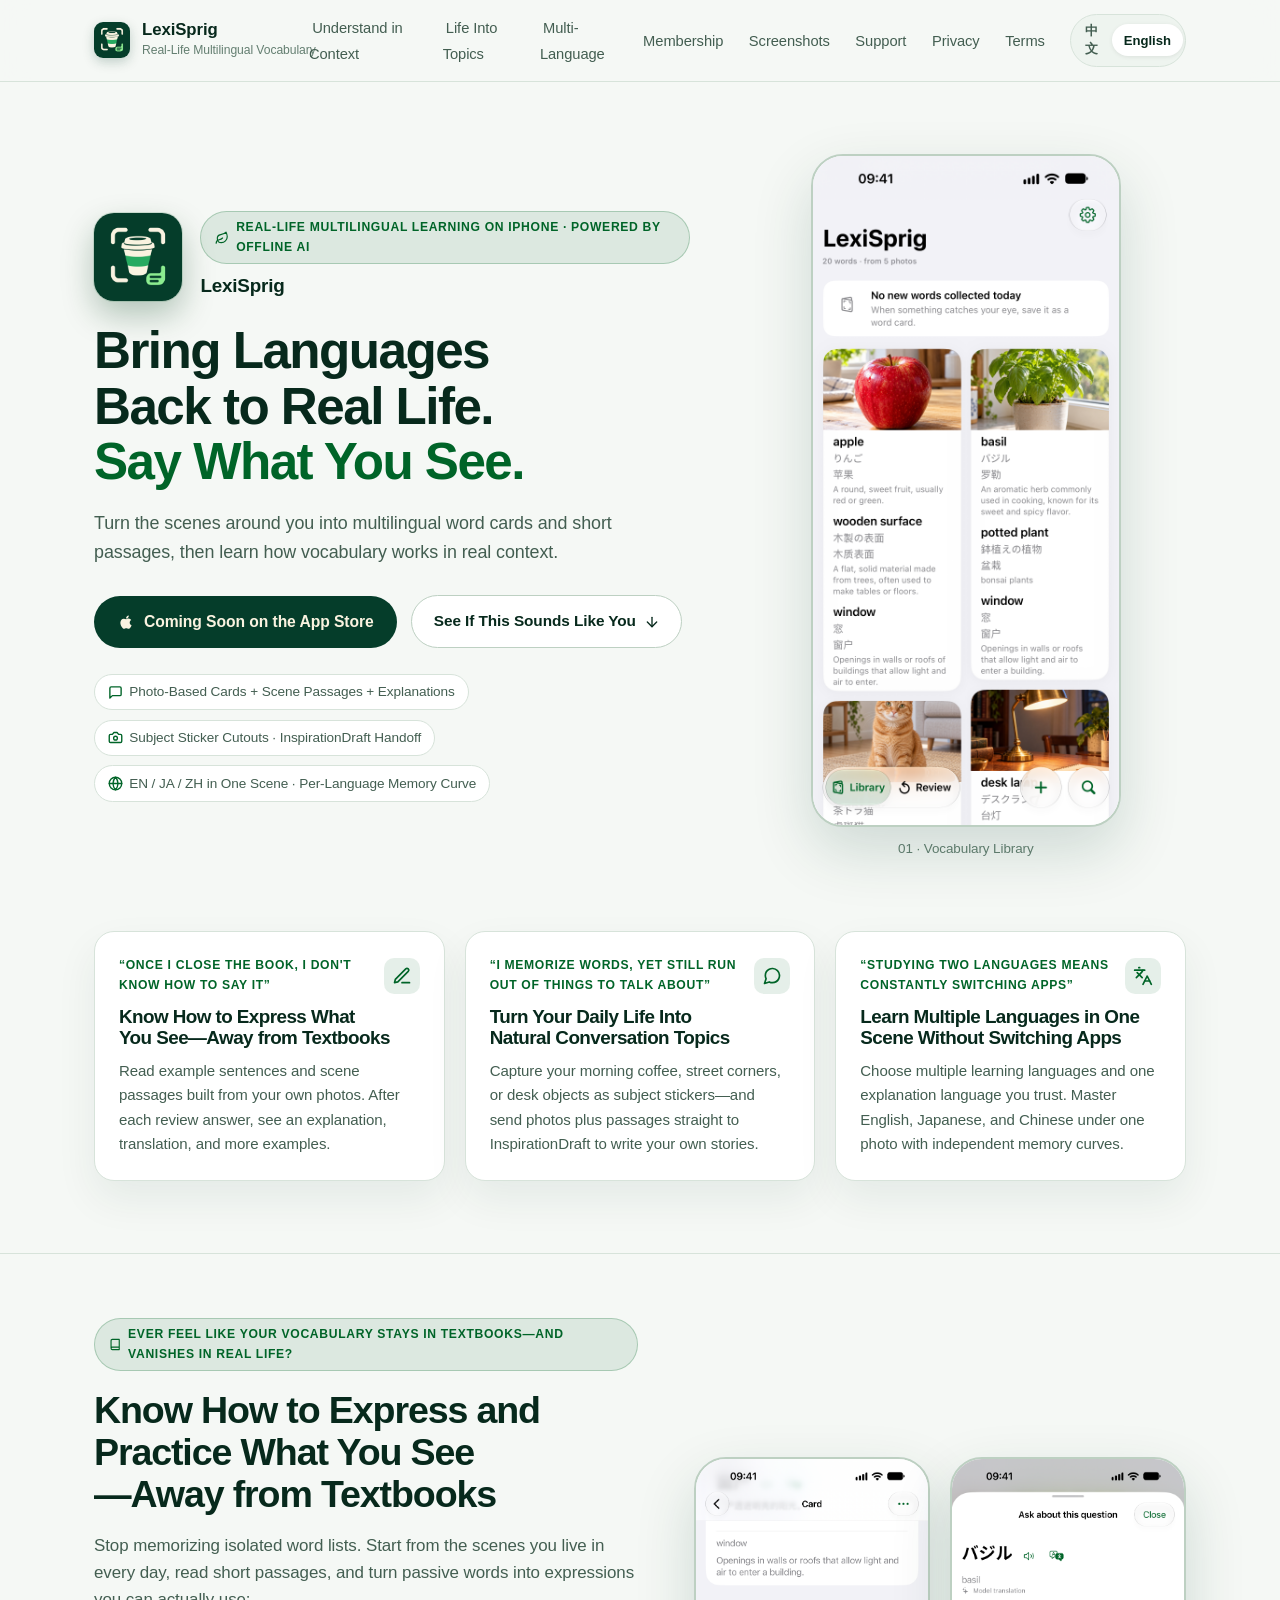
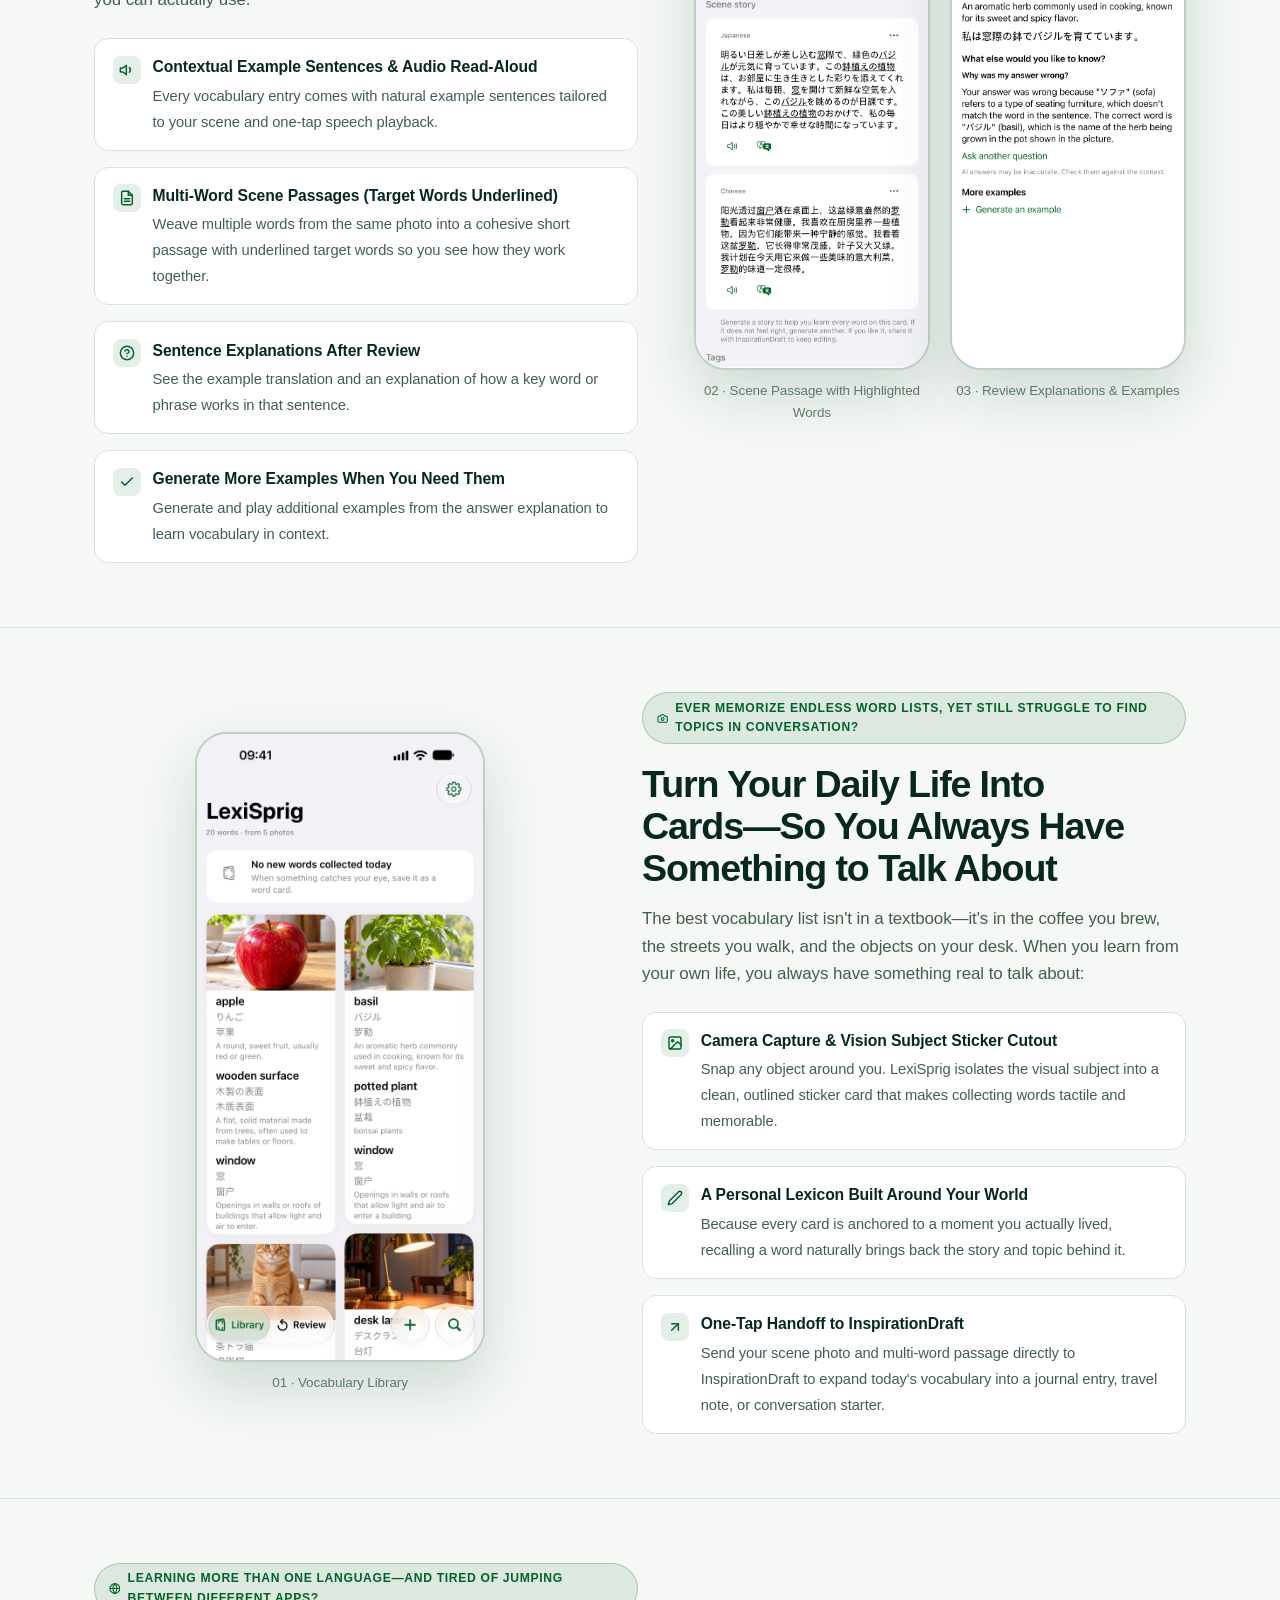
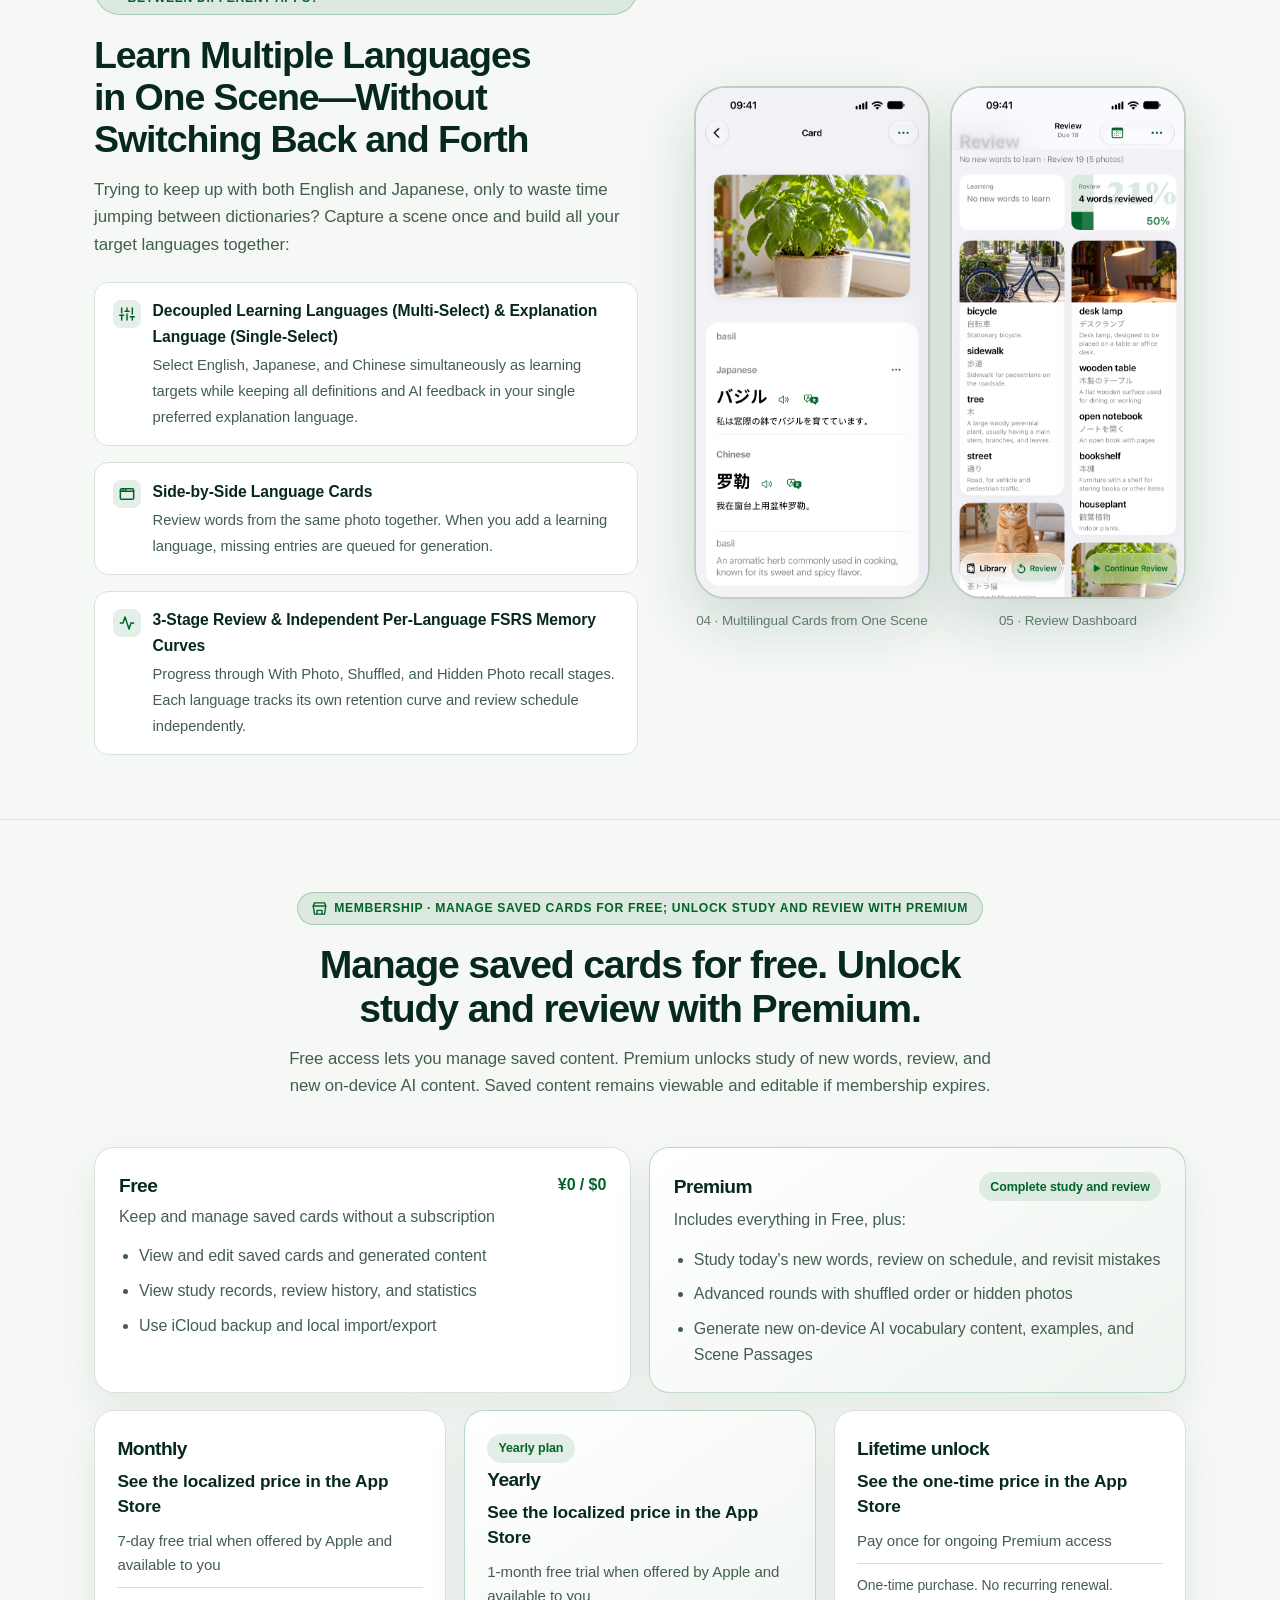
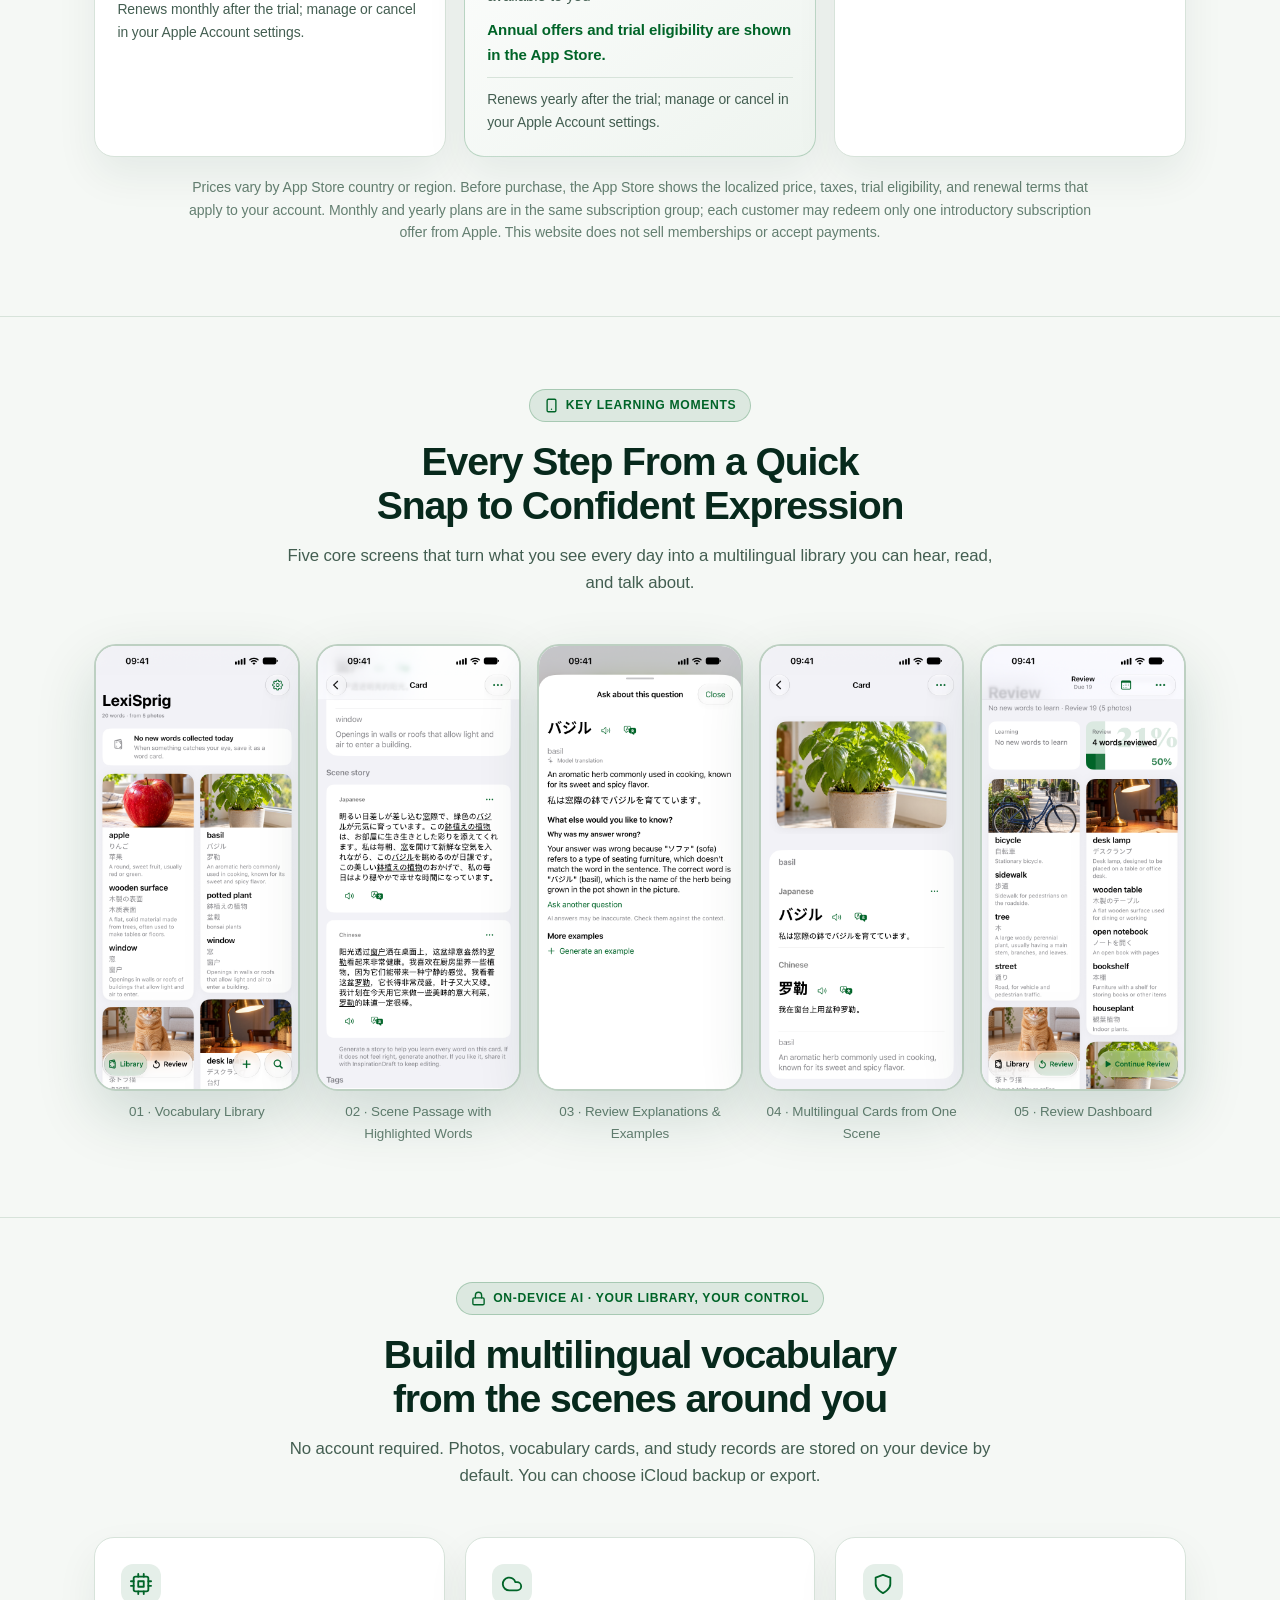
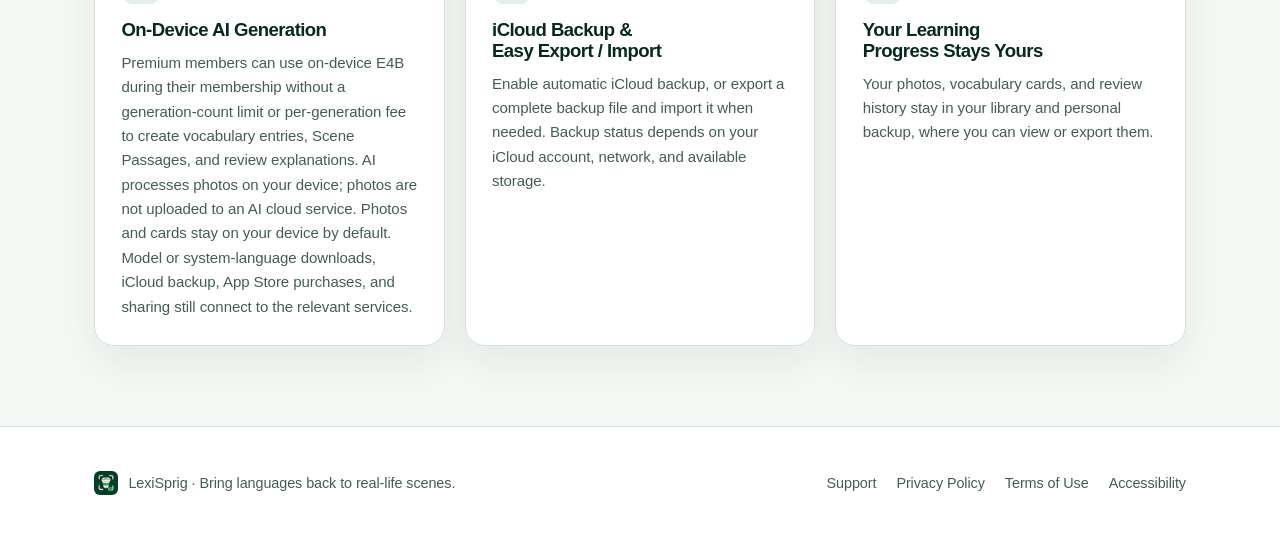
==== commit 4dbf9f81: "Update bilingual website gallery screenshots" ====
--- a/index.html
+++ b/index.html
@@ -124,9 +124,9 @@
         <div class="hero-visual">
           <figure class="screenshot-slot">
             <div class="screenshot-frame">
-              <img data-screenshot="1" src="assets/screenshots/zh-Hans/01.png" data-src-zh="assets/screenshots/zh-Hans/01.png" data-src-en="assets/screenshots/en/01.png" alt="实景照片生成的多语词卡" loading="lazy" decoding="async">
-            </div>
-            <figcaption class="screenshot-caption" data-i18n="gallery.cap1">01 · 实景拍照与主体贴纸入词</figcaption>
+              <img data-screenshot="1" src="assets/screenshots/zh-Hans/01.png" data-src-zh="assets/screenshots/zh-Hans/01.png" data-src-en="assets/screenshots/en/01.png" alt="词库主界面，展示实景词卡" loading="lazy" decoding="async">
+            </div>
+            <figcaption class="screenshot-caption" data-i18n="gallery.cap1">01 · 词库主界面</figcaption>
           </figure>
         </div>
       </header>
@@ -326,9 +326,9 @@
           <div class="feature-visuals single-slot">
             <figure class="screenshot-slot">
               <div class="screenshot-frame">
-                <img data-screenshot="1" src="assets/screenshots/zh-Hans/01.png" data-src-zh="assets/screenshots/zh-Hans/01.png" data-src-en="assets/screenshots/en/01.png" alt="实景照片生成的多语词卡" loading="lazy" decoding="async">
+                <img data-screenshot="1" src="assets/screenshots/zh-Hans/01.png" data-src-zh="assets/screenshots/zh-Hans/01.png" data-src-en="assets/screenshots/en/01.png" alt="词库主界面，展示实景词卡" loading="lazy" decoding="async">
               </div>
-              <figcaption class="screenshot-caption" data-i18n="gallery.cap1">01 · 实景拍照与主体贴纸入词</figcaption>
+              <figcaption class="screenshot-caption" data-i18n="gallery.cap1">01 · 词库主界面</figcaption>
             </figure>
           </div>
         </div>
@@ -405,13 +405,13 @@
               <div class="screenshot-frame">
                 <img data-screenshot="4" src="assets/screenshots/zh-Hans/04.png" data-src-zh="assets/screenshots/zh-Hans/04.png" data-src-en="assets/screenshots/en/04.png" alt="同一场景中的英语、日语与中文词卡" loading="lazy" decoding="async">
               </div>
-              <figcaption class="screenshot-caption" data-i18n="gallery.cap4">04 · 英日中同景词卡</figcaption>
+              <figcaption class="screenshot-caption" data-i18n="gallery.cap4">04 · 同一场景的多语词卡</figcaption>
             </figure>
             <figure class="screenshot-slot">
               <div class="screenshot-frame">
-                <img data-screenshot="5" src="assets/screenshots/zh-Hans/05.png" data-src-zh="assets/screenshots/zh-Hans/05.png" data-src-en="assets/screenshots/en/05.png" alt="复习进度与记忆曲线" loading="lazy" decoding="async">
+                <img data-screenshot="5" src="assets/screenshots/zh-Hans/05.png" data-src-zh="assets/screenshots/zh-Hans/05.png" data-src-en="assets/screenshots/en/05.png" alt="复习主界面，展示学习与复习进度" loading="lazy" decoding="async">
               </div>
-              <figcaption class="screenshot-caption" data-i18n="gallery.cap5">05 · 复习进度与记忆曲线</figcaption>
+              <figcaption class="screenshot-caption" data-i18n="gallery.cap5">05 · 复习主界面</figcaption>
             </figure>
           </div>
         </div>
@@ -505,9 +505,9 @@
         <div class="gallery-grid">
           <figure class="screenshot-slot">
             <div class="screenshot-frame">
-              <img data-screenshot="1" src="assets/screenshots/zh-Hans/01.png" data-src-zh="assets/screenshots/zh-Hans/01.png" data-src-en="assets/screenshots/en/01.png" alt="实景照片生成的多语词卡" loading="lazy" decoding="async">
-            </div>
-            <figcaption class="screenshot-caption" data-i18n="gallery.cap1">01 · 实景拍照与主体贴纸入词</figcaption>
+              <img data-screenshot="1" src="assets/screenshots/zh-Hans/01.png" data-src-zh="assets/screenshots/zh-Hans/01.png" data-src-en="assets/screenshots/en/01.png" alt="词库主界面，展示实景词卡" loading="lazy" decoding="async">
+            </div>
+            <figcaption class="screenshot-caption" data-i18n="gallery.cap1">01 · 词库主界面</figcaption>
           </figure>
           <figure class="screenshot-slot">
             <div class="screenshot-frame">
@@ -523,15 +523,15 @@
           </figure>
           <figure class="screenshot-slot">
             <div class="screenshot-frame">
-              <img data-screenshot="4" src="assets/screenshots/zh-Hans/04.png" data-src-zh="assets/screenshots/zh-Hans/04.png" data-src-en="assets/screenshots/en/04.png" alt="同一场景中的英语、日语与中文词卡" loading="lazy" decoding="async">
-            </div>
-            <figcaption class="screenshot-caption" data-i18n="gallery.cap4">04 · 英日中同景词卡</figcaption>
+              <img data-screenshot="4" src="assets/screenshots/zh-Hans/04.png" data-src-zh="assets/screenshots/zh-Hans/04.png" data-src-en="assets/screenshots/en/04.png" alt="同一场景中的多语词卡与释义" loading="lazy" decoding="async">
+            </div>
+            <figcaption class="screenshot-caption" data-i18n="gallery.cap4">04 · 同一场景的多语词卡</figcaption>
           </figure>
           <figure class="screenshot-slot">
             <div class="screenshot-frame">
-              <img data-screenshot="5" src="assets/screenshots/zh-Hans/05.png" data-src-zh="assets/screenshots/zh-Hans/05.png" data-src-en="assets/screenshots/en/05.png" alt="复习进度与记忆曲线" loading="lazy" decoding="async">
-            </div>
-            <figcaption class="screenshot-caption" data-i18n="gallery.cap5">05 · 复习进度与记忆曲线</figcaption>
+              <img data-screenshot="5" src="assets/screenshots/zh-Hans/05.png" data-src-zh="assets/screenshots/zh-Hans/05.png" data-src-en="assets/screenshots/en/05.png" alt="复习主界面，展示学习与复习进度" loading="lazy" decoding="async">
+            </div>
+            <figcaption class="screenshot-caption" data-i18n="gallery.cap5">05 · 复习主界面</figcaption>
           </figure>
         </div>
       </div>
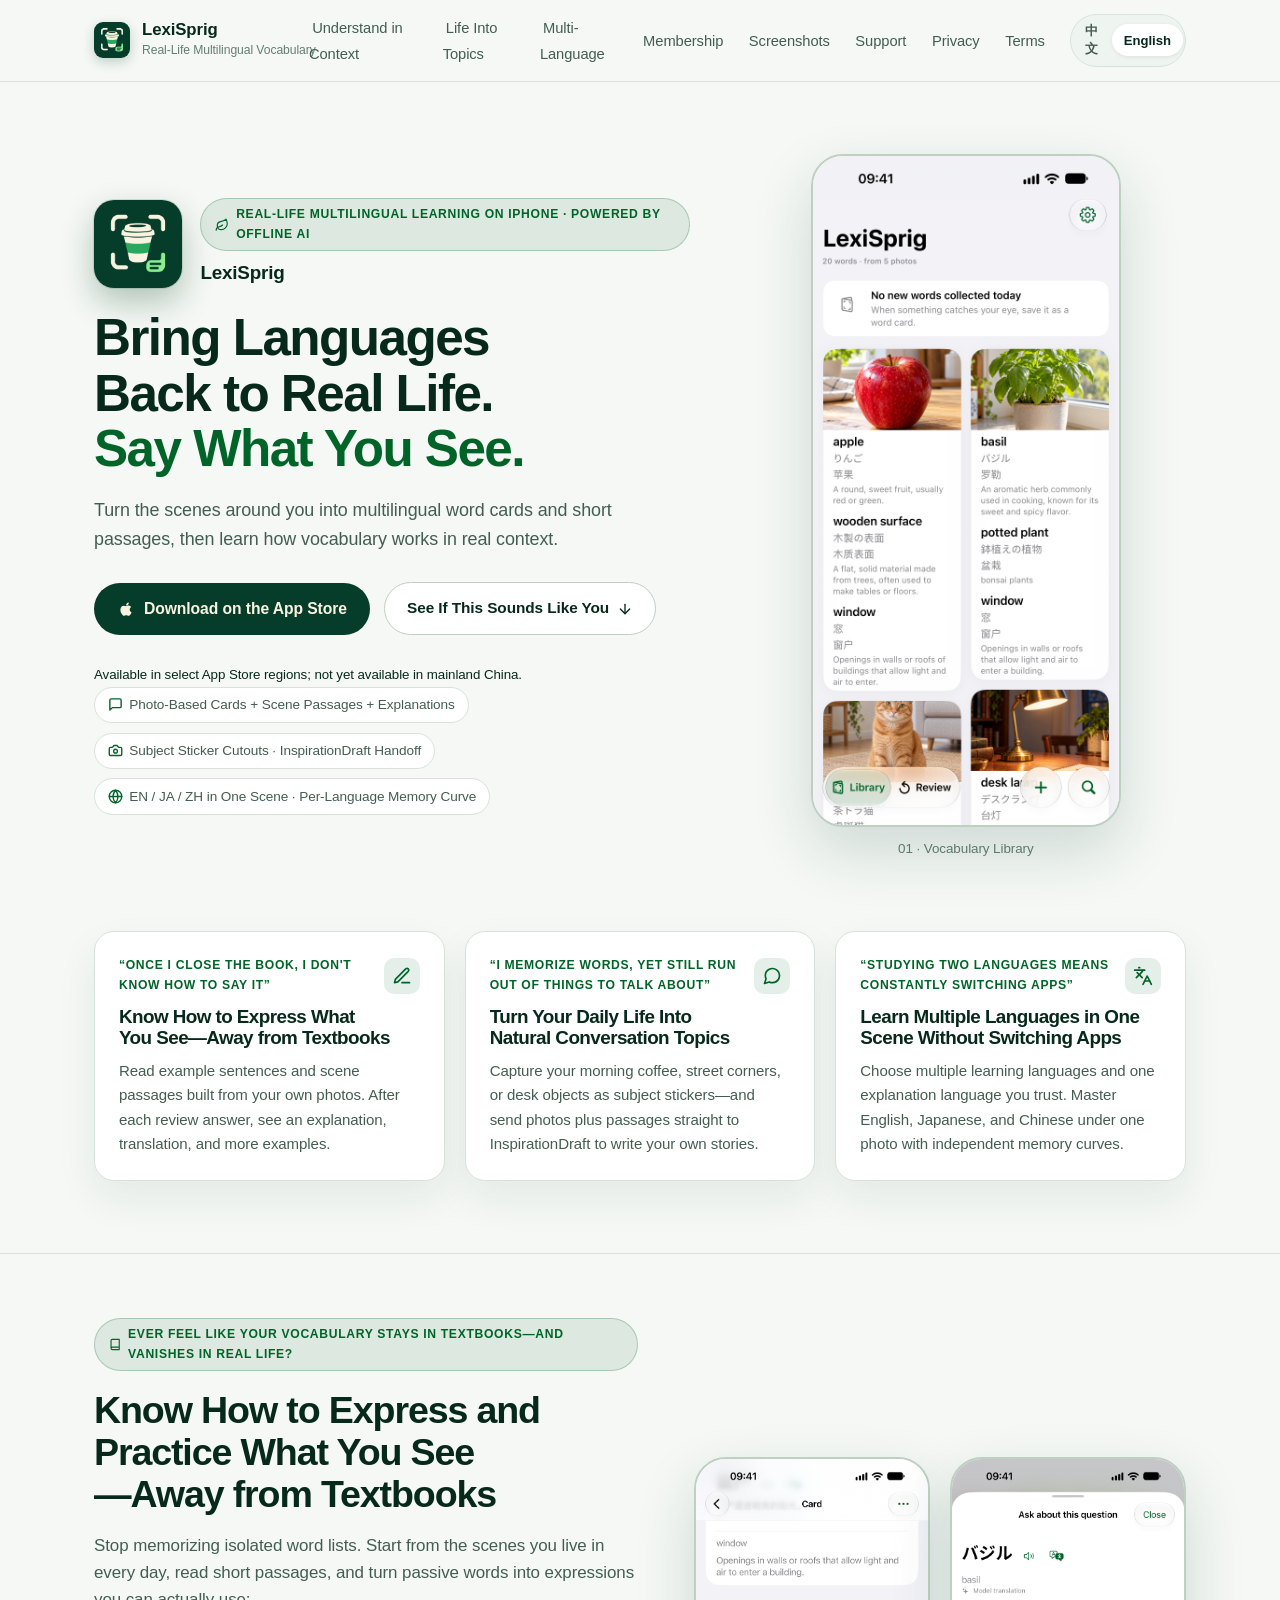
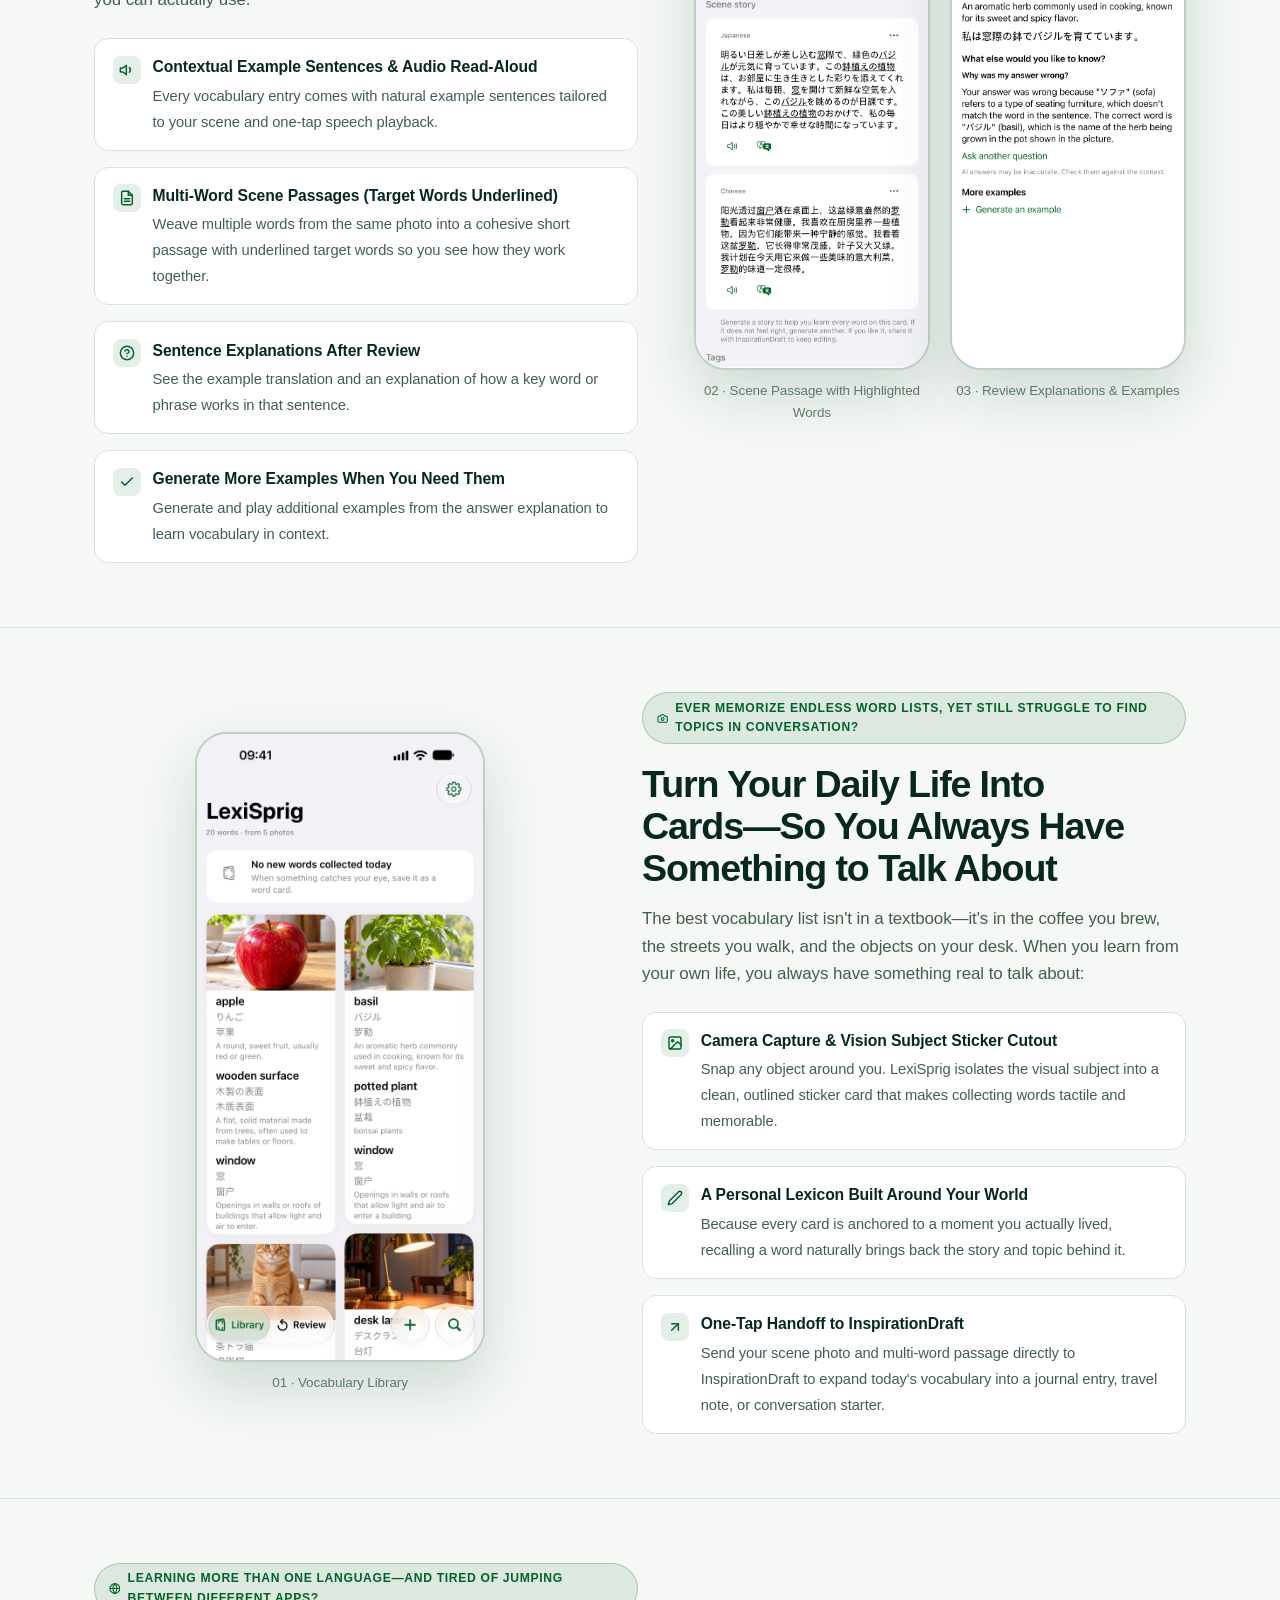
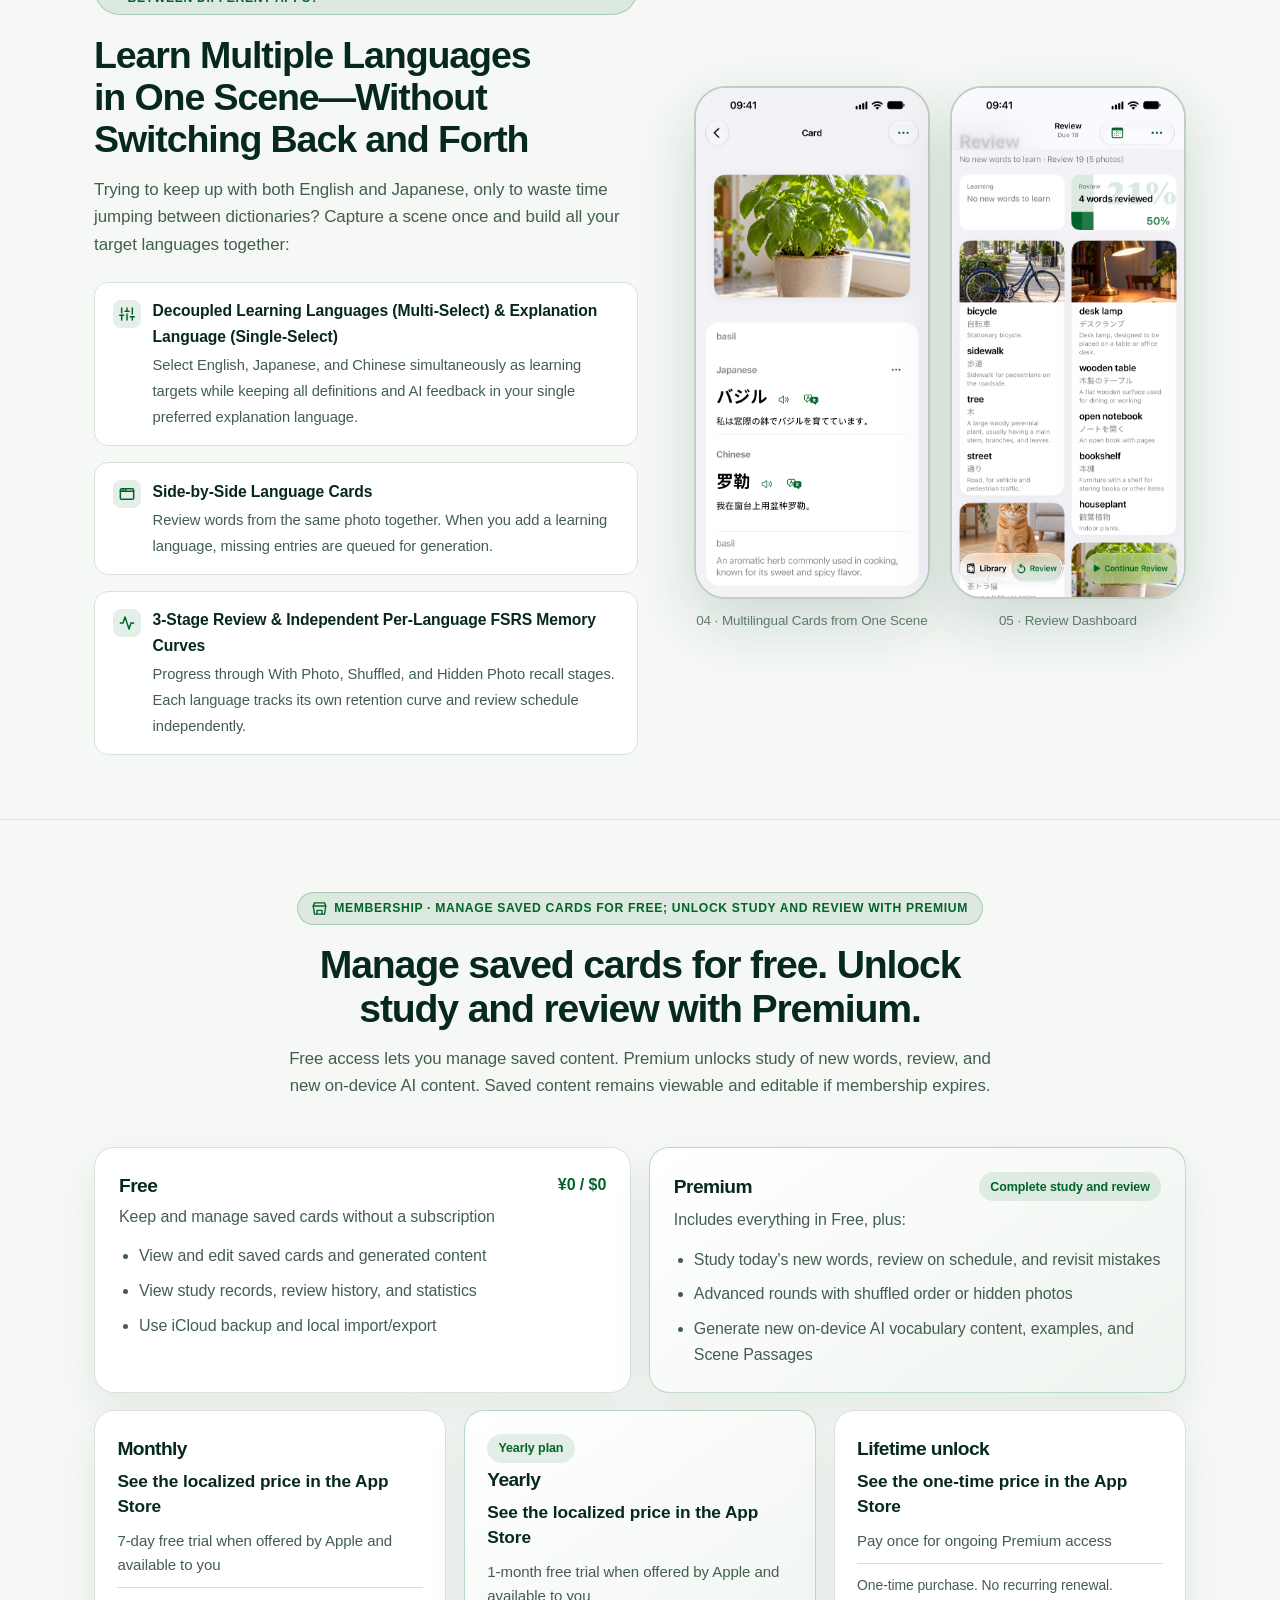
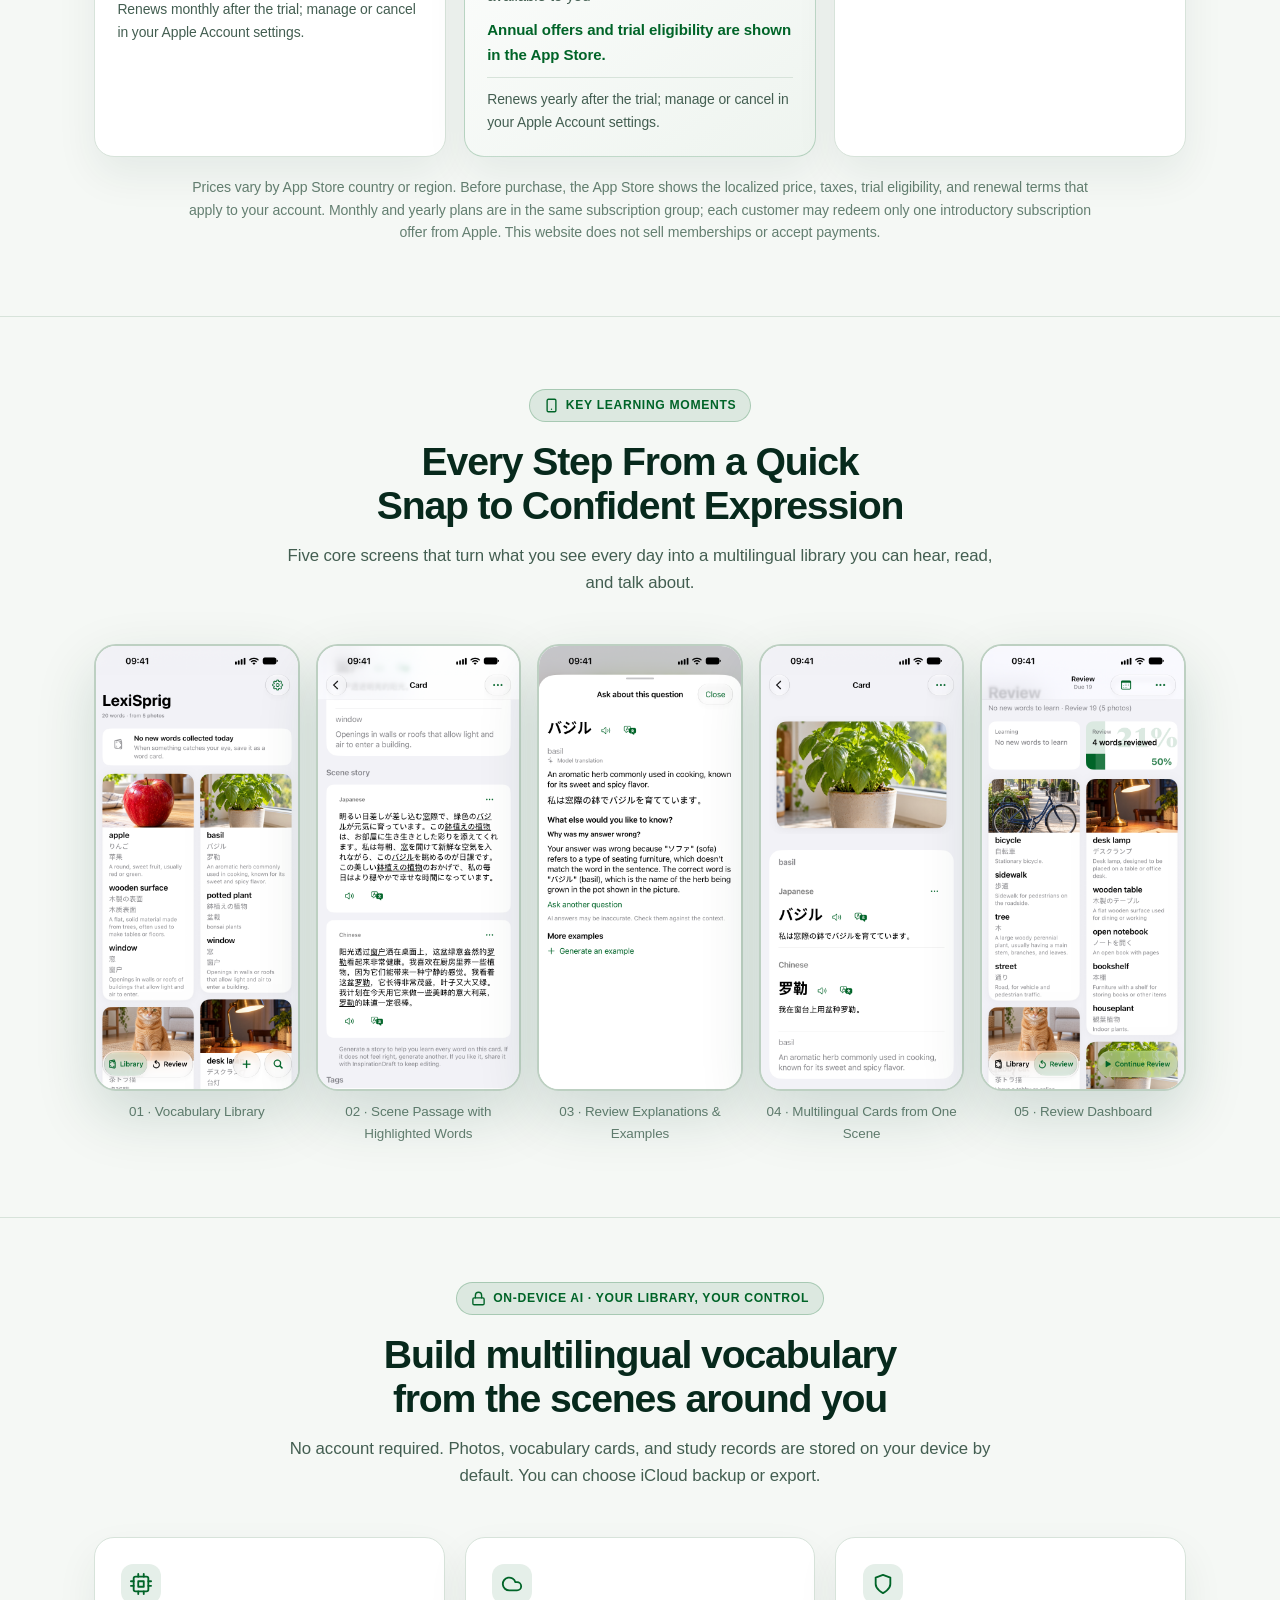
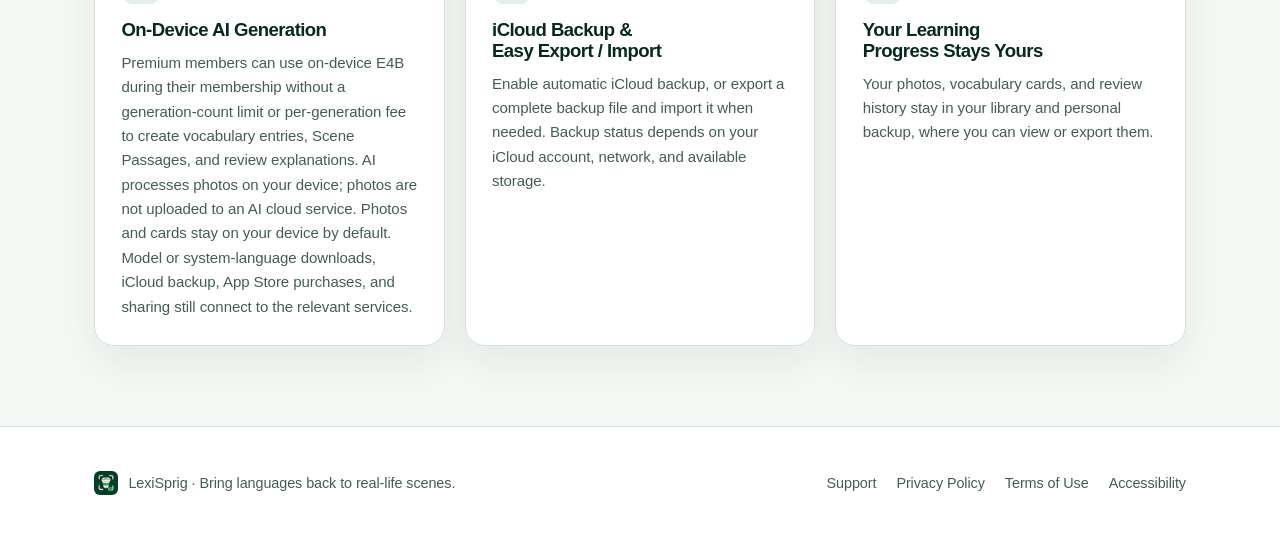
==== commit 2263e000: "Add LexiSprig App Store link to website" ====
--- a/index.html
+++ b/index.html
@@ -82,11 +82,11 @@
             拍下眼前的生活场景，把照片中的事物变成多语词卡和场景短文，在真实语境里积累表达。
           </p>
           <div class="hero-actions">
-            <a href="#pain-3" class="btn-primary">
+            <a href="https://apps.apple.com/app/id6818102711" class="btn-primary" target="_blank" rel="noopener noreferrer">
               <svg xmlns="http://www.w3.org/2000/svg" width="18" height="18" viewBox="0 0 24 24" fill="currentColor" aria-hidden="true">
                 <path d="M17.05 20.28c-.98.95-2.05.8-3.08.35-1.08-.46-2.07-.48-3.21 0-1.42.61-2.17.43-3.02-.35C2.93 15.33 3.64 7.8 9.1 7.52c1.33.07 2.25.73 3.02.78 1.15-.23 2.25-.89 3.5-.84 1.5.12 2.63.71 3.38 1.8-3.12 1.87-2.38 5.98.48 7.13-.57 1.5-1.31 2.99-2.43 3.89ZM12.03 7.44c-.15-2.23 1.66-4.07 3.74-4.24.29 2.58-2.34 4.5-3.74 4.24Z"></path>
               </svg>
-              <span data-i18n="hero.primaryBtn">App Store 即将推出</span>
+              <span data-i18n="hero.primaryBtn">App Store 下载</span>
             </a>
             <a href="#pain-3" class="btn-secondary">
               <span data-i18n="hero.secondaryBtn">看看是不是你的日常困扰</span>
@@ -96,6 +96,7 @@
               </svg>
             </a>
           </div>
+          <small data-i18n="hero.storeNote">目前可从部分地区 App Store 下载；中国大陆区暂未上架。</small>
           <div class="hero-pills">
             <span class="hero-pill">
               <svg xmlns="http://www.w3.org/2000/svg" width="15" height="15" viewBox="0 0 24 24" fill="none" stroke="currentColor" stroke-width="2.2" stroke-linecap="round" stroke-linejoin="round" aria-hidden="true">
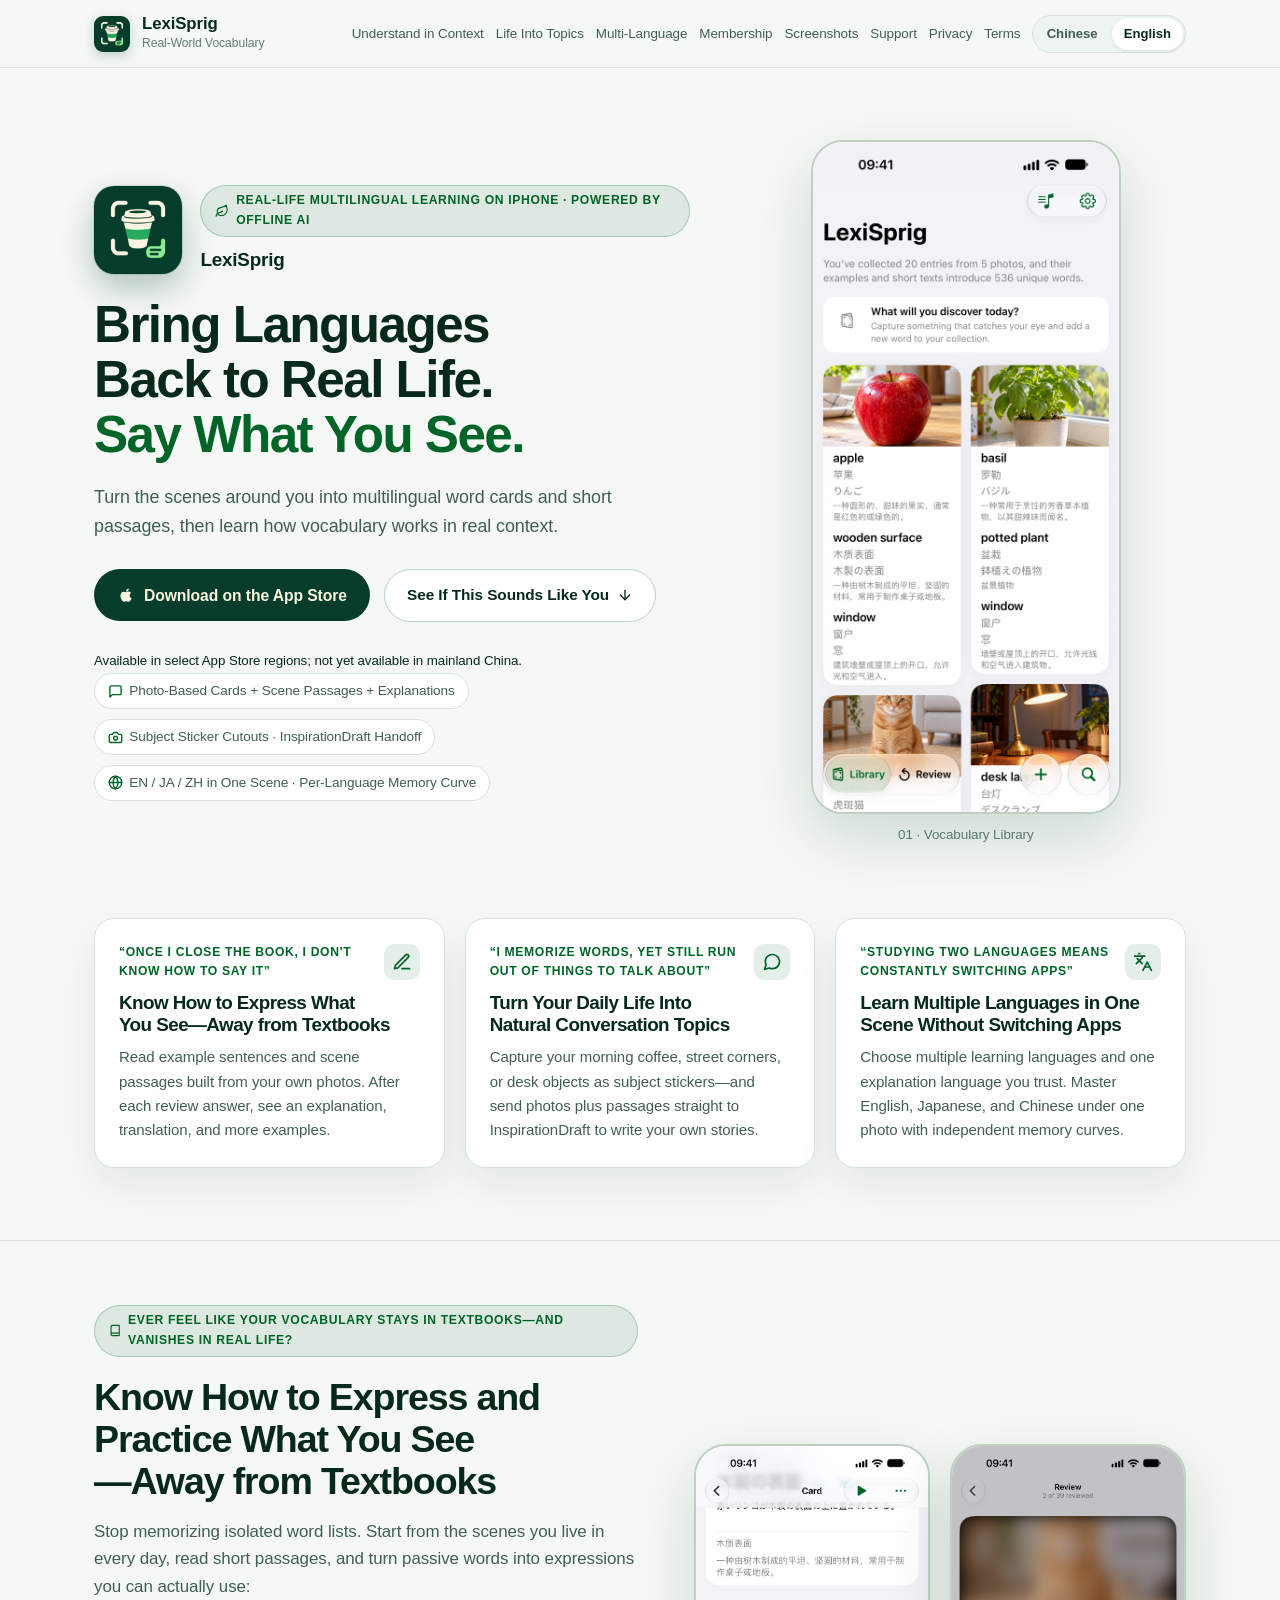
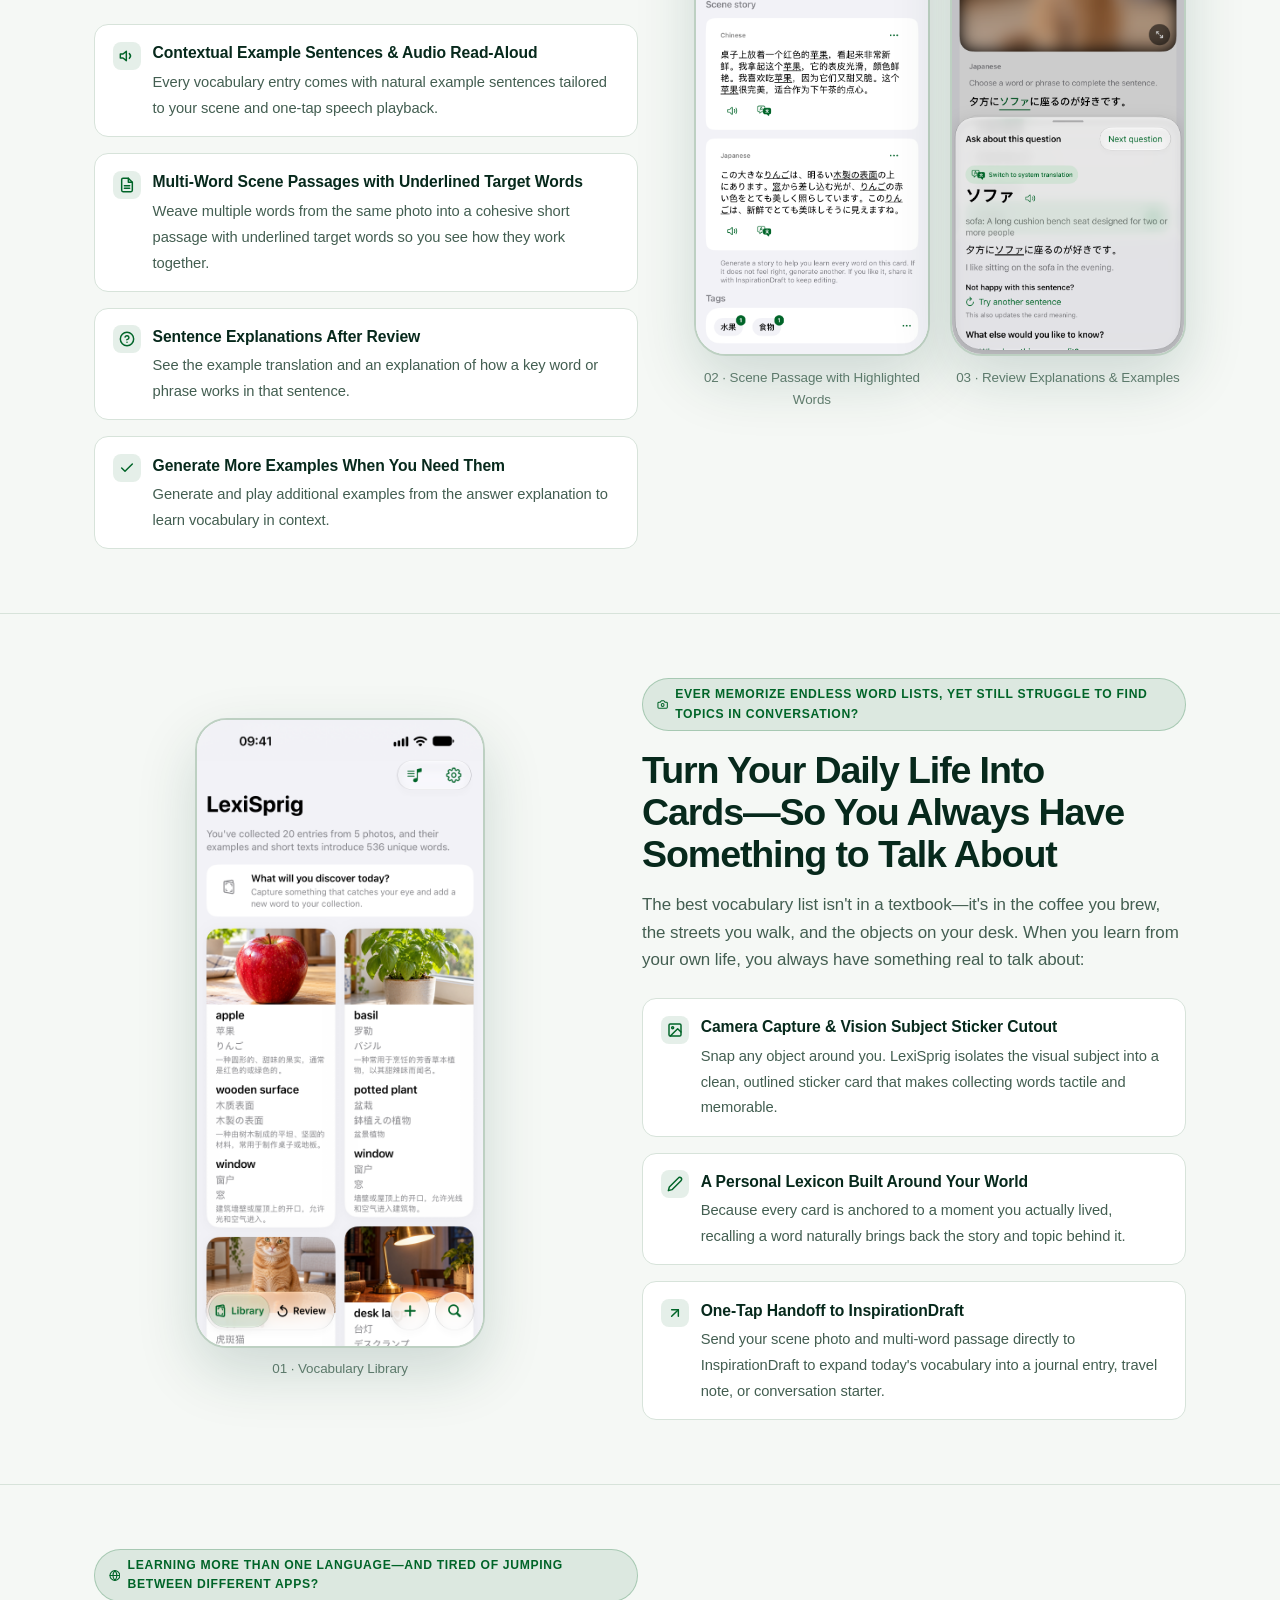
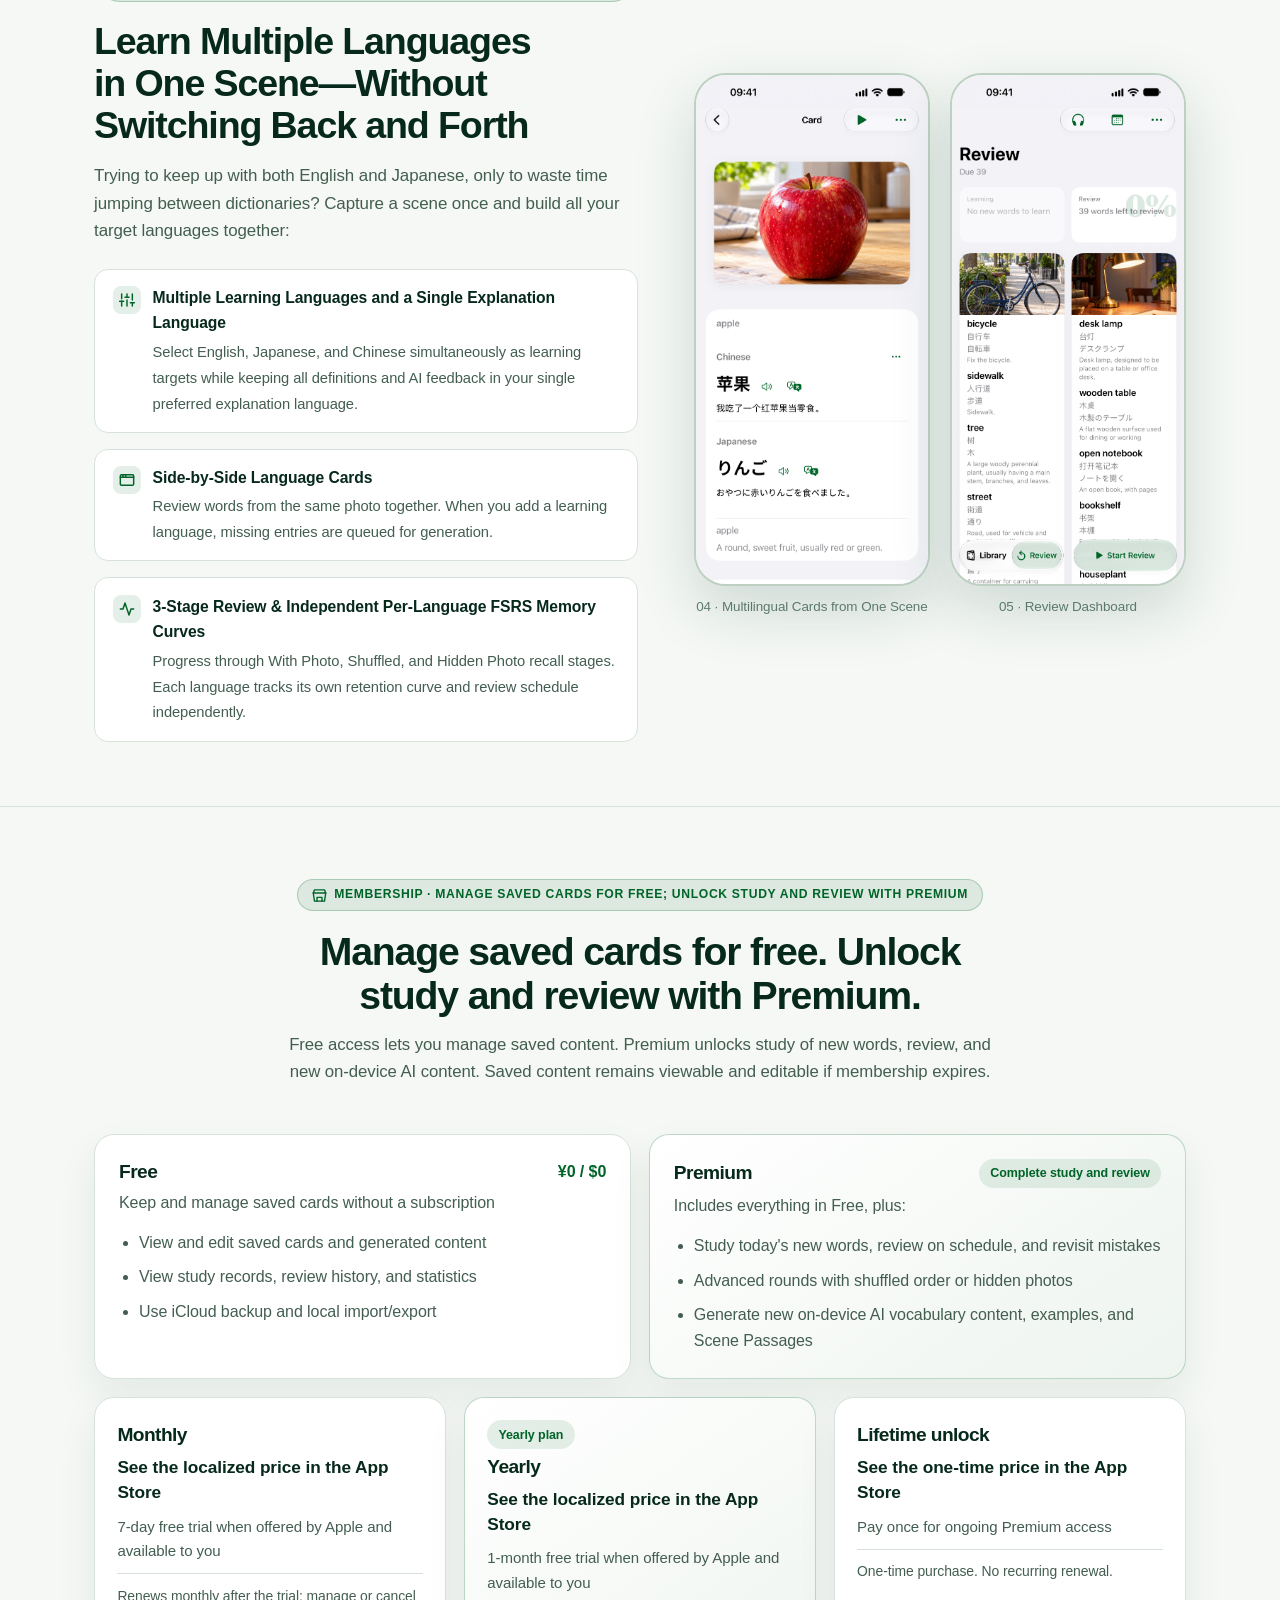
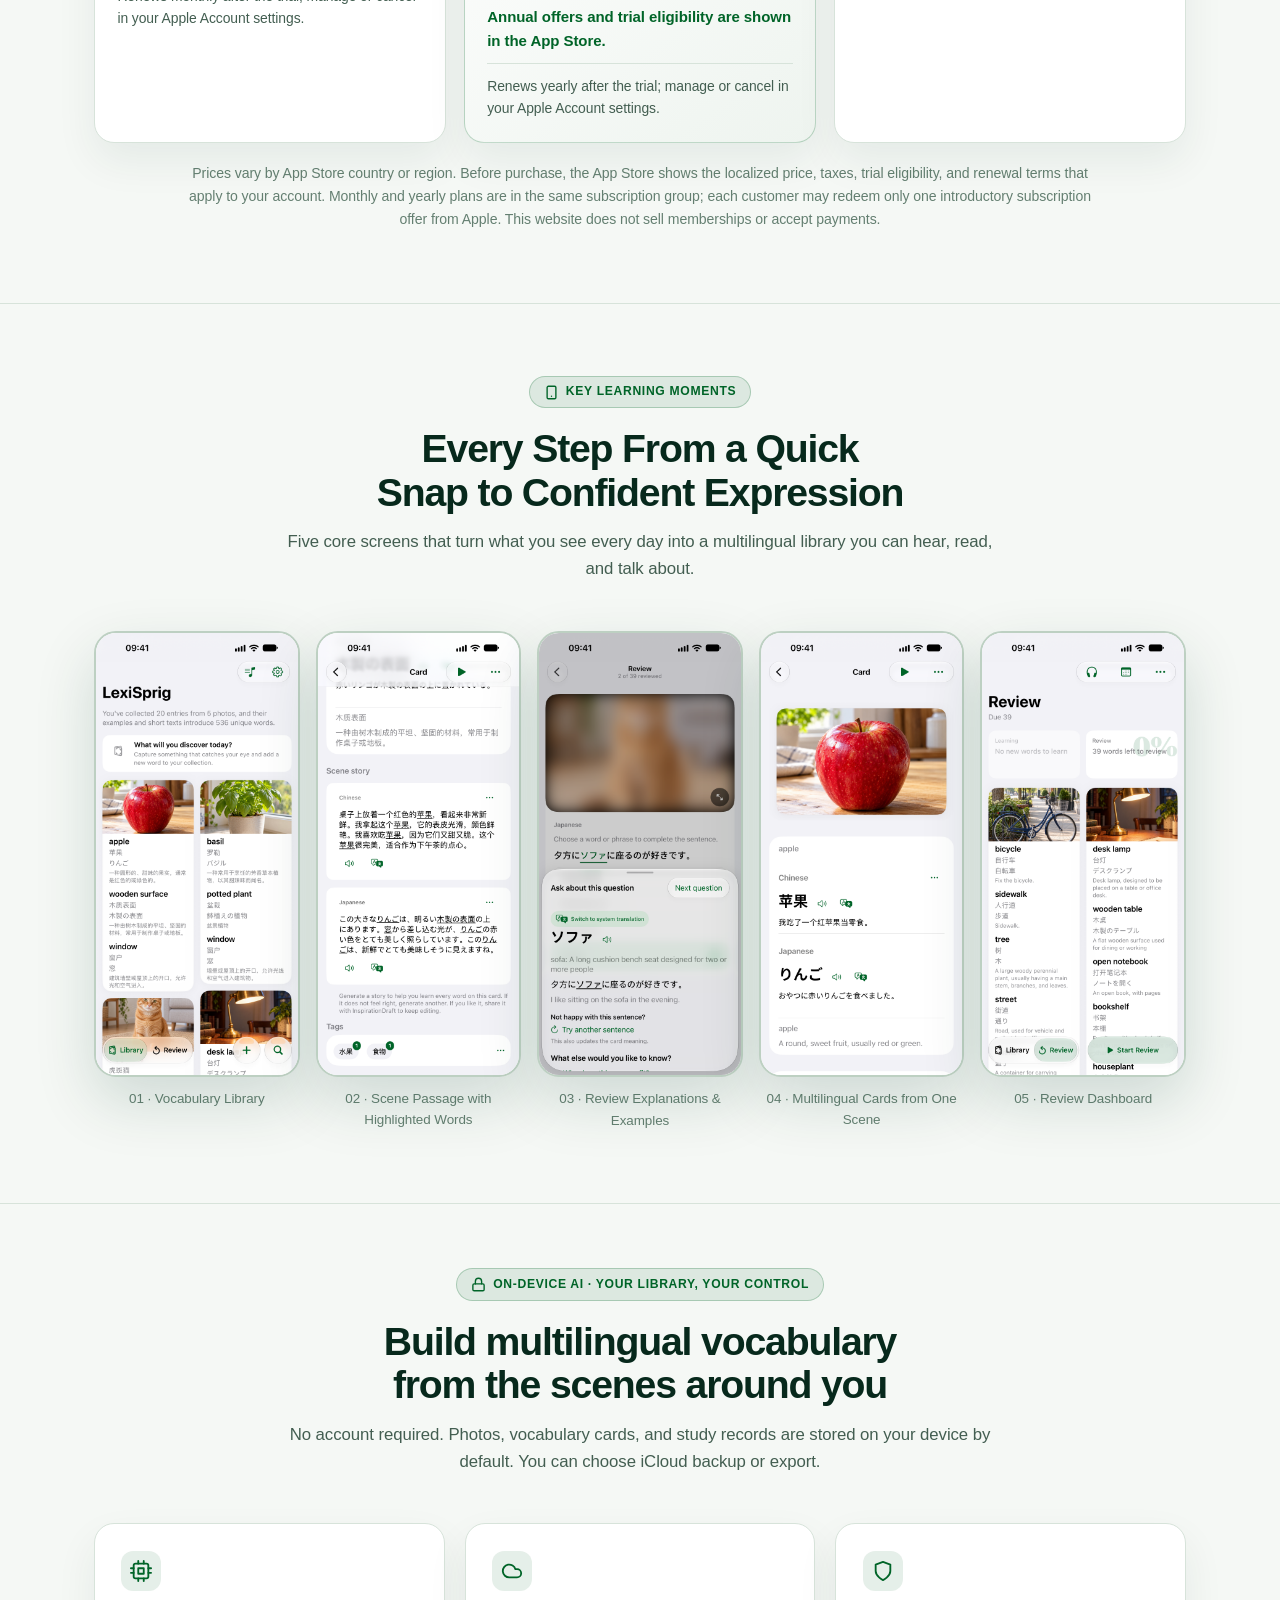
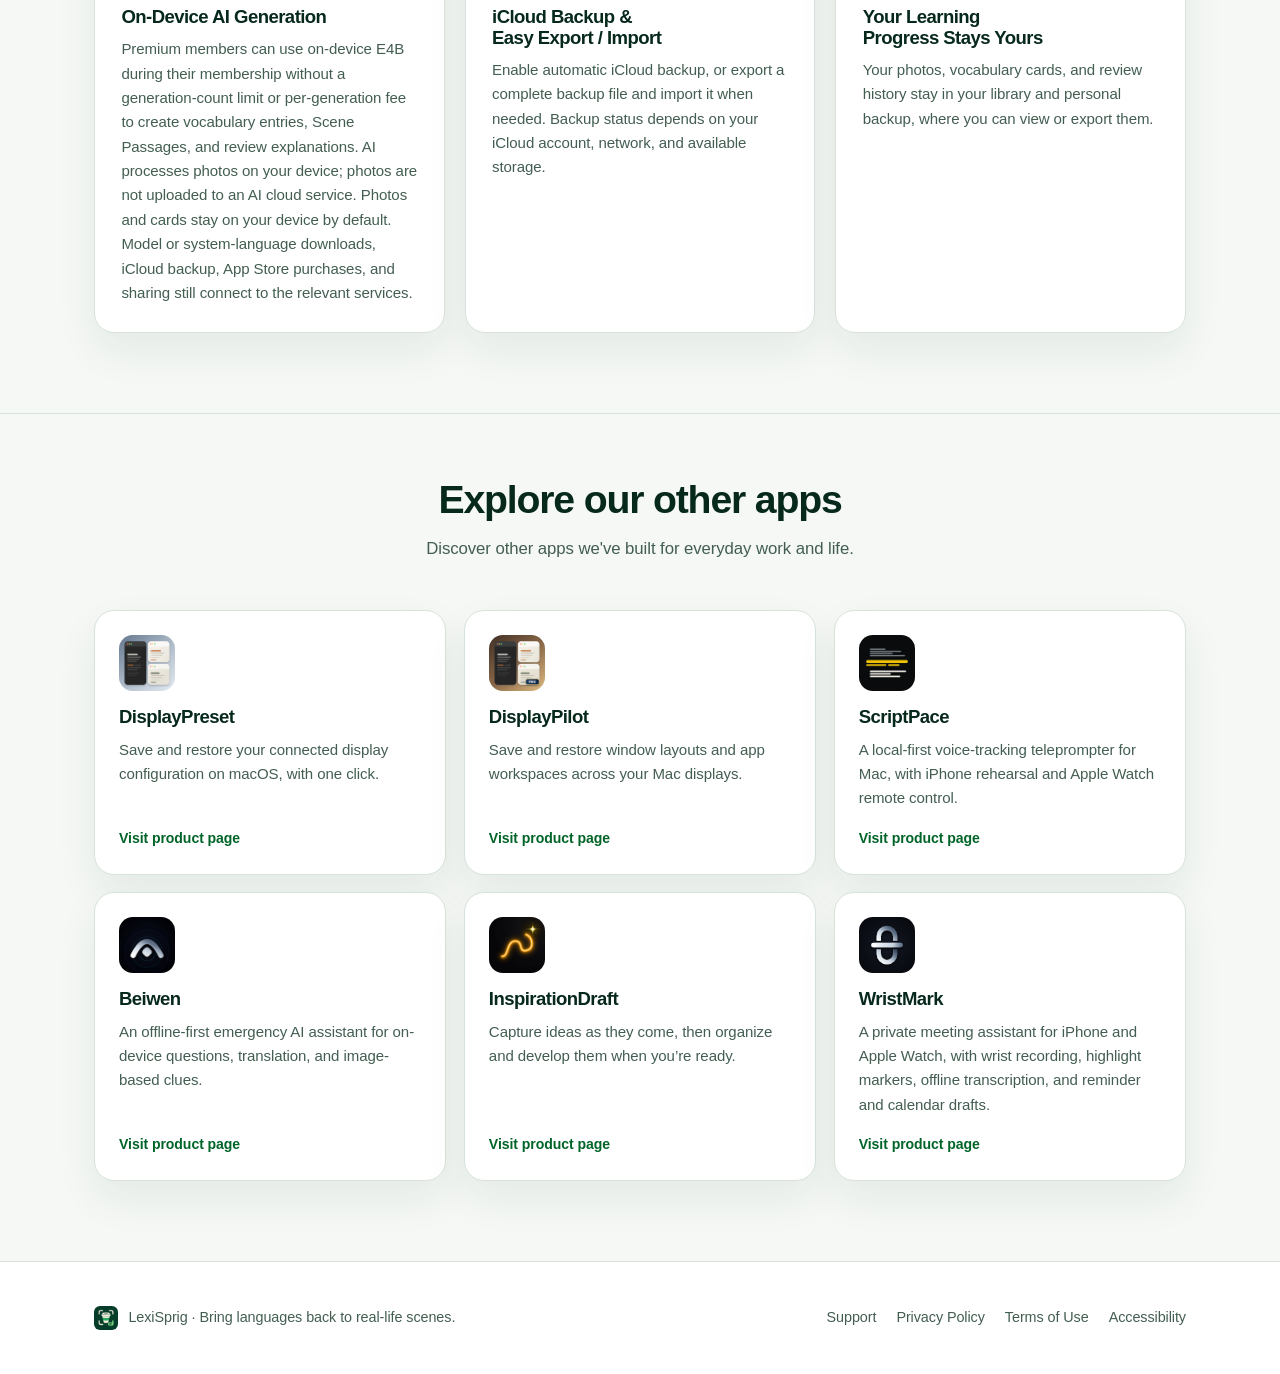
==== commit d3ed066d: "Improve SEO and add cross-app directory Add per-page metadata, sitemap, verified app cards and icons" ====
--- a/index.html
+++ b/index.html
@@ -8,9 +8,28 @@
   <meta name="description" content="拍下眼前的生活场景，把照片中的事物变成多语词卡和场景短文，在真实语境里积累表达。">
   <meta property="og:title" content="拾词贴 LexiSprig — 把外语放回真实生活，看见就能说出口">
   <meta property="og:description" content="拍下眼前的生活场景，把照片中的事物变成多语词卡和场景短文，在真实语境里积累表达。">
-  <meta property="og:image" content="icons/app_icon.png">
+  <link rel="canonical" href="https://lexisprig-app.github.io/">
+  <meta property="og:url" content="https://lexisprig-app.github.io/">
+  <meta property="og:site_name" content="LexiSprig">
+  <meta property="og:image" content="https://lexisprig-app.github.io/icons/app_icon.png">
+  <meta property="og:image:alt" content="LexiSprig app icon">
   <meta property="og:type" content="website">
-  <meta name="twitter:card" content="summary_large_image">
+  <meta name="twitter:card" content="summary">
+  <meta name="twitter:title" content="拾词贴 LexiSprig — 把外语放回真实生活，看见就能说出口">
+  <meta name="twitter:description" content="拍下眼前的生活场景，把照片中的事物变成多语词卡和场景短文，在真实语境里积累表达。">
+  <meta name="twitter:image" content="https://lexisprig-app.github.io/icons/app_icon.png">
+  <meta name="twitter:image:alt" content="LexiSprig app icon">
+  <script type="application/ld+json">
+  {
+    "@context": "https://schema.org",
+    "@type": "SoftwareApplication",
+    "name": "LexiSprig",
+    "applicationCategory": "EducationalApplication",
+    "operatingSystem": "iOS",
+    "url": "https://lexisprig-app.github.io/",
+    "downloadUrl": "https://apps.apple.com/app/id6818102711"
+  }
+  </script>
   <link rel="icon" type="image/png" sizes="16x16" href="favicon-16x16.png">
   <link rel="icon" type="image/png" sizes="32x32" href="favicon-32x32.png">
   <link rel="apple-touch-icon" sizes="180x180" href="apple-touch-icon.png">
@@ -52,8 +71,8 @@
           <li><a href="legal/terms.html" data-i18n="nav.terms">使用条款</a></li>
         </ul>
         <div class="locale-switcher" role="group" aria-label="Language switcher">
-          <button type="button" class="lang-switch is-active" data-set-lang="zh" aria-pressed="true">中文</button>
-          <button type="button" class="lang-switch" data-set-lang="en" aria-pressed="false">English</button>
+          <button type="button" class="lang-switch is-active" data-set-lang="zh" data-i18n="nav.chinese" aria-pressed="true">中文</button>
+          <button type="button" class="lang-switch" data-set-lang="en" data-i18n="nav.english" aria-pressed="false">English</button>
         </div>
       </div>
     </div>
@@ -595,6 +614,114 @@
         </div>
       </div>
     </section>
+    <!-- APP_DIRECTORY_START -->
+    <section class="app-directory-section" aria-labelledby="app-directory-title">
+      <div class="container">
+        <div class="section-header">
+          <h2 id="app-directory-title">
+            <span class="app-directory-locale app-directory-locale--zh" lang="zh-Hans">更多应用</span>
+            <span class="app-directory-locale app-directory-locale--en" lang="en">Explore our other apps</span>
+          </h2>
+          <p>
+            <span class="app-directory-locale app-directory-locale--zh" lang="zh-Hans">探索我们为日常工作与生活打造的其他应用。</span>
+            <span class="app-directory-locale app-directory-locale--en" lang="en">Discover other apps we've built for everyday work and life.</span>
+          </p>
+        </div>
+        <div class="app-directory-grid">
+          <article class="app-directory-card" data-app-product="displaypreset">
+            <img class="app-directory-icon" src="assets/app-icons/displaypreset.png" width="56" height="56" alt="" loading="lazy" decoding="async">
+            <div class="app-directory-card-content">
+              <a class="app-directory-card-link app-directory-card-link--zh" href="https://displayset.github.io/zh-hans.html" lang="zh-Hans">
+                <h3>DisplayPreset</h3>
+                <p>在 macOS 本机保存并一键恢复已连接显示器的配置。</p>
+                <span class="app-directory-cta">访问产品页</span>
+              </a>
+              <a class="app-directory-card-link app-directory-card-link--en" href="https://displayset.github.io/" lang="en">
+                <h3>DisplayPreset</h3>
+                <p>Save and restore your connected display configuration on macOS, with one click.</p>
+                <span class="app-directory-cta">Visit product page</span>
+              </a>
+            </div>
+          </article>
+          <article class="app-directory-card" data-app-product="displaypilot">
+            <img class="app-directory-icon" src="assets/app-icons/displaypilot.png" width="56" height="56" alt="" loading="lazy" decoding="async">
+            <div class="app-directory-card-content">
+              <a class="app-directory-card-link app-directory-card-link--zh" href="https://displayset.github.io/zh-hans-displaypilot.html" lang="zh-Hans">
+                <h3>DisplayPilot</h3>
+                <p>macOS 窗口布局与应用工作集工具，可保存并恢复多屏窗口环境。</p>
+                <span class="app-directory-cta">访问产品页</span>
+              </a>
+              <a class="app-directory-card-link app-directory-card-link--en" href="https://displayset.github.io/displaypilot.html" lang="en">
+                <h3>DisplayPilot</h3>
+                <p>Save and restore window layouts and app workspaces across your Mac displays.</p>
+                <span class="app-directory-cta">Visit product page</span>
+              </a>
+            </div>
+          </article>
+          <article class="app-directory-card" data-app-product="scriptpace">
+            <img class="app-directory-icon" src="assets/app-icons/scriptpace.png" width="56" height="56" alt="" loading="lazy" decoding="async">
+            <div class="app-directory-card-content">
+              <a class="app-directory-card-link app-directory-card-link--zh" href="https://scriptpace.github.io/zh-hans/" lang="zh-Hans">
+                <h3>稿随</h3>
+                <p>本地优先的 Mac 语音跟随提词器，支持 iPhone 排练和 Apple Watch 遥控。</p>
+                <span class="app-directory-cta">访问产品页</span>
+              </a>
+              <a class="app-directory-card-link app-directory-card-link--en" href="https://scriptpace.github.io/en/" lang="en">
+                <h3>ScriptPace</h3>
+                <p>A local-first voice-tracking teleprompter for Mac, with iPhone rehearsal and Apple Watch remote control.</p>
+                <span class="app-directory-cta">Visit product page</span>
+              </a>
+            </div>
+          </article>
+          <article class="app-directory-card" data-app-product="beiwen">
+            <img class="app-directory-icon" src="assets/app-icons/beiwen.png" width="56" height="56" alt="" loading="lazy" decoding="async">
+            <div class="app-directory-card-content">
+              <a class="app-directory-card-link app-directory-card-link--zh" href="https://beiwen-app.github.io/" lang="zh-Hans">
+                <h3>备问</h3>
+                <p>离线优先的应急 AI 助理，可用本地模型进行问答、翻译和图片线索参考。</p>
+                <span class="app-directory-cta">访问产品页</span>
+              </a>
+              <a class="app-directory-card-link app-directory-card-link--en" href="https://beiwen-app.github.io/" lang="en">
+                <h3>Beiwen</h3>
+                <p>An offline-first emergency AI assistant for on-device questions, translation, and image-based clues.</p>
+                <span class="app-directory-cta">Visit product page</span>
+              </a>
+            </div>
+          </article>
+          <article class="app-directory-card" data-app-product="inspiration-draft">
+            <img class="app-directory-icon" src="assets/app-icons/inspiration-draft.png" width="56" height="56" alt="" loading="lazy" decoding="async">
+            <div class="app-directory-card-content">
+              <a class="app-directory-card-link app-directory-card-link--zh" href="https://inspiration-draft.github.io/" lang="zh-Hans">
+                <h3>灵感树洞</h3>
+                <p>随手留下灵感，准备好时再整理、继续发展。</p>
+                <span class="app-directory-cta">访问产品页</span>
+              </a>
+              <a class="app-directory-card-link app-directory-card-link--en" href="https://inspiration-draft.github.io/" lang="en">
+                <h3>InspirationDraft</h3>
+                <p>Capture ideas as they come, then organize and develop them when you’re ready.</p>
+                <span class="app-directory-cta">Visit product page</span>
+              </a>
+            </div>
+          </article>
+          <article class="app-directory-card" data-app-product="wristmark">
+            <img class="app-directory-icon" src="assets/app-icons/wristmark.svg" width="56" height="56" alt="" loading="lazy" decoding="async">
+            <div class="app-directory-card-content">
+              <a class="app-directory-card-link app-directory-card-link--zh" href="https://wristmark-app.github.io/" lang="zh-Hans">
+                <h3>时扣</h3>
+                <p>面向 iPhone 与智能手表的私密会议助手，支持抬腕录音、标记重点、本地离线转写，并把纪要整理为提醒与日历草稿。</p>
+                <span class="app-directory-cta">访问产品页</span>
+              </a>
+              <a class="app-directory-card-link app-directory-card-link--en" href="https://wristmark-app.github.io/" lang="en">
+                <h3>WristMark</h3>
+                <p>A private meeting assistant for iPhone and Apple Watch, with wrist recording, highlight markers, offline transcription, and reminder and calendar drafts.</p>
+                <span class="app-directory-cta">Visit product page</span>
+              </a>
+            </div>
+          </article>
+        </div>
+      </div>
+    </section>
+    <!-- APP_DIRECTORY_END -->
   </main>
 
   <footer class="site-footer">
--- a/css/style.css
+++ b/css/style.css
@@ -64,7 +64,6 @@
   margin: 0;
   padding: 0;
   width: 100%;
-  overflow-x: hidden;
   background-color: var(--ls-bg);
   color: var(--ls-text-primary);
   -webkit-font-smoothing: antialiased;
@@ -886,6 +885,106 @@
 }
 
 /* ==========================================================================
+   App Directory
+   ========================================================================== */
+
+.app-directory-section {
+  padding: 4rem 0 5rem;
+  border-top: 1px solid var(--ls-border);
+}
+
+.app-directory-grid {
+  display: grid;
+  grid-template-columns: repeat(3, minmax(0, 1fr));
+  gap: 1.1rem;
+}
+
+.app-directory-card {
+  display: flex;
+  flex-direction: column;
+  min-width: 0;
+  padding: 1.5rem;
+  background: var(--ls-surface);
+  border: 1px solid var(--ls-border);
+  border-radius: 20px;
+  box-shadow: var(--ls-shadow-card);
+}
+
+.app-directory-icon {
+  display: block;
+  width: 56px;
+  height: 56px;
+  flex: 0 0 auto;
+  margin-bottom: 1rem;
+  border-radius: 14px;
+  background: var(--ls-surface-soft);
+  object-fit: contain;
+}
+
+.app-directory-card-content {
+  display: flex;
+  flex: 1;
+  flex-direction: column;
+  width: 100%;
+}
+
+.app-directory-card-link {
+  display: flex;
+  height: 100%;
+  flex-direction: column;
+  align-items: flex-start;
+  color: inherit;
+  text-decoration: none;
+}
+
+.app-directory-card-link h3 {
+  margin: 0 0 0.6rem;
+  font-size: 1.16rem;
+}
+
+.app-directory-card-link p {
+  margin: 0;
+  color: var(--ls-text-secondary);
+  font-size: 0.94rem;
+}
+
+.app-directory-cta {
+  margin-top: auto;
+  padding-top: 1rem;
+  color: var(--ls-accent);
+  font-size: 0.88rem;
+  font-weight: 700;
+}
+
+.app-directory-card-link:hover .app-directory-cta {
+  text-decoration: underline;
+}
+
+.app-directory-card-link:focus-visible {
+  outline: 3px solid var(--ls-focus-ring);
+  outline-offset: 4px;
+  border-radius: 12px;
+}
+
+.app-directory-locale--en,
+.app-directory-card-link--en {
+  display: none;
+}
+
+html[data-lang="en"] .app-directory-locale--zh,
+html[data-lang="en"] .app-directory-card-link--zh {
+  display: none;
+}
+
+html[data-lang="en"] .app-directory-locale--en {
+  display: inline;
+}
+
+html[data-lang="en"] .app-directory-card-link--en {
+  display: flex;
+}
+
+/* ==========================================================================
    Legal, Support & Accessibility Subpages
    ========================================================================== */
 
@@ -1029,14 +1128,23 @@
    Mobile Responsive & Hamburger Drawer (Constraint 6)
    ========================================================================== */
 
-@media (max-width: 960px) {
-  .gallery-grid {
-    grid-template-columns: repeat(3, minmax(0, 1fr));
-    gap: 1.25rem;
-  }
-}
-
-@media (max-width: 860px) {
+@media (min-width: 1161px) {
+  .nav-menu {
+    gap: 0.6rem;
+  }
+
+  .nav-links {
+    gap: 0.55rem;
+  }
+
+  .nav-links a {
+    white-space: nowrap;
+    padding: 0.2rem 0.1rem;
+    font-size: 0.84rem;
+  }
+}
+
+@media (max-width: 1160px) {
   .nav-toggle {
     display: inline-flex;
   }
@@ -1082,7 +1190,20 @@
   .locale-switcher {
     align-self: flex-start;
   }
-
+}
+
+@media (max-width: 960px) {
+  .gallery-grid {
+    grid-template-columns: repeat(3, minmax(0, 1fr));
+    gap: 1.25rem;
+  }
+
+  .app-directory-grid {
+    grid-template-columns: repeat(2, minmax(0, 1fr));
+  }
+}
+
+@media (max-width: 860px) {
   .hero {
     grid-template-columns: 1fr;
     text-align: left;
@@ -1120,6 +1241,24 @@
     grid-template-columns: repeat(2, minmax(0, 1fr));
   }
 
+  .app-directory-grid {
+    grid-template-columns: 1fr;
+  }
+
+  .hero-actions {
+    flex-direction: column;
+    align-items: stretch;
+  }
+
+  .hero-actions .btn-primary,
+  .hero-actions .btn-secondary {
+    width: 100%;
+    min-width: 0;
+    justify-content: center;
+    padding: 0.72rem 1rem;
+    white-space: nowrap;
+  }
+
   .feature-visuals {
     grid-template-columns: repeat(2, minmax(0, 1fr));
     gap: 0.85rem;
@@ -1129,3 +1268,9 @@
     border-radius: 22px;
   }
 }
+
+@media (max-width: 340px) {
+  .brand-Tagline {
+    display: none;
+  }
+}
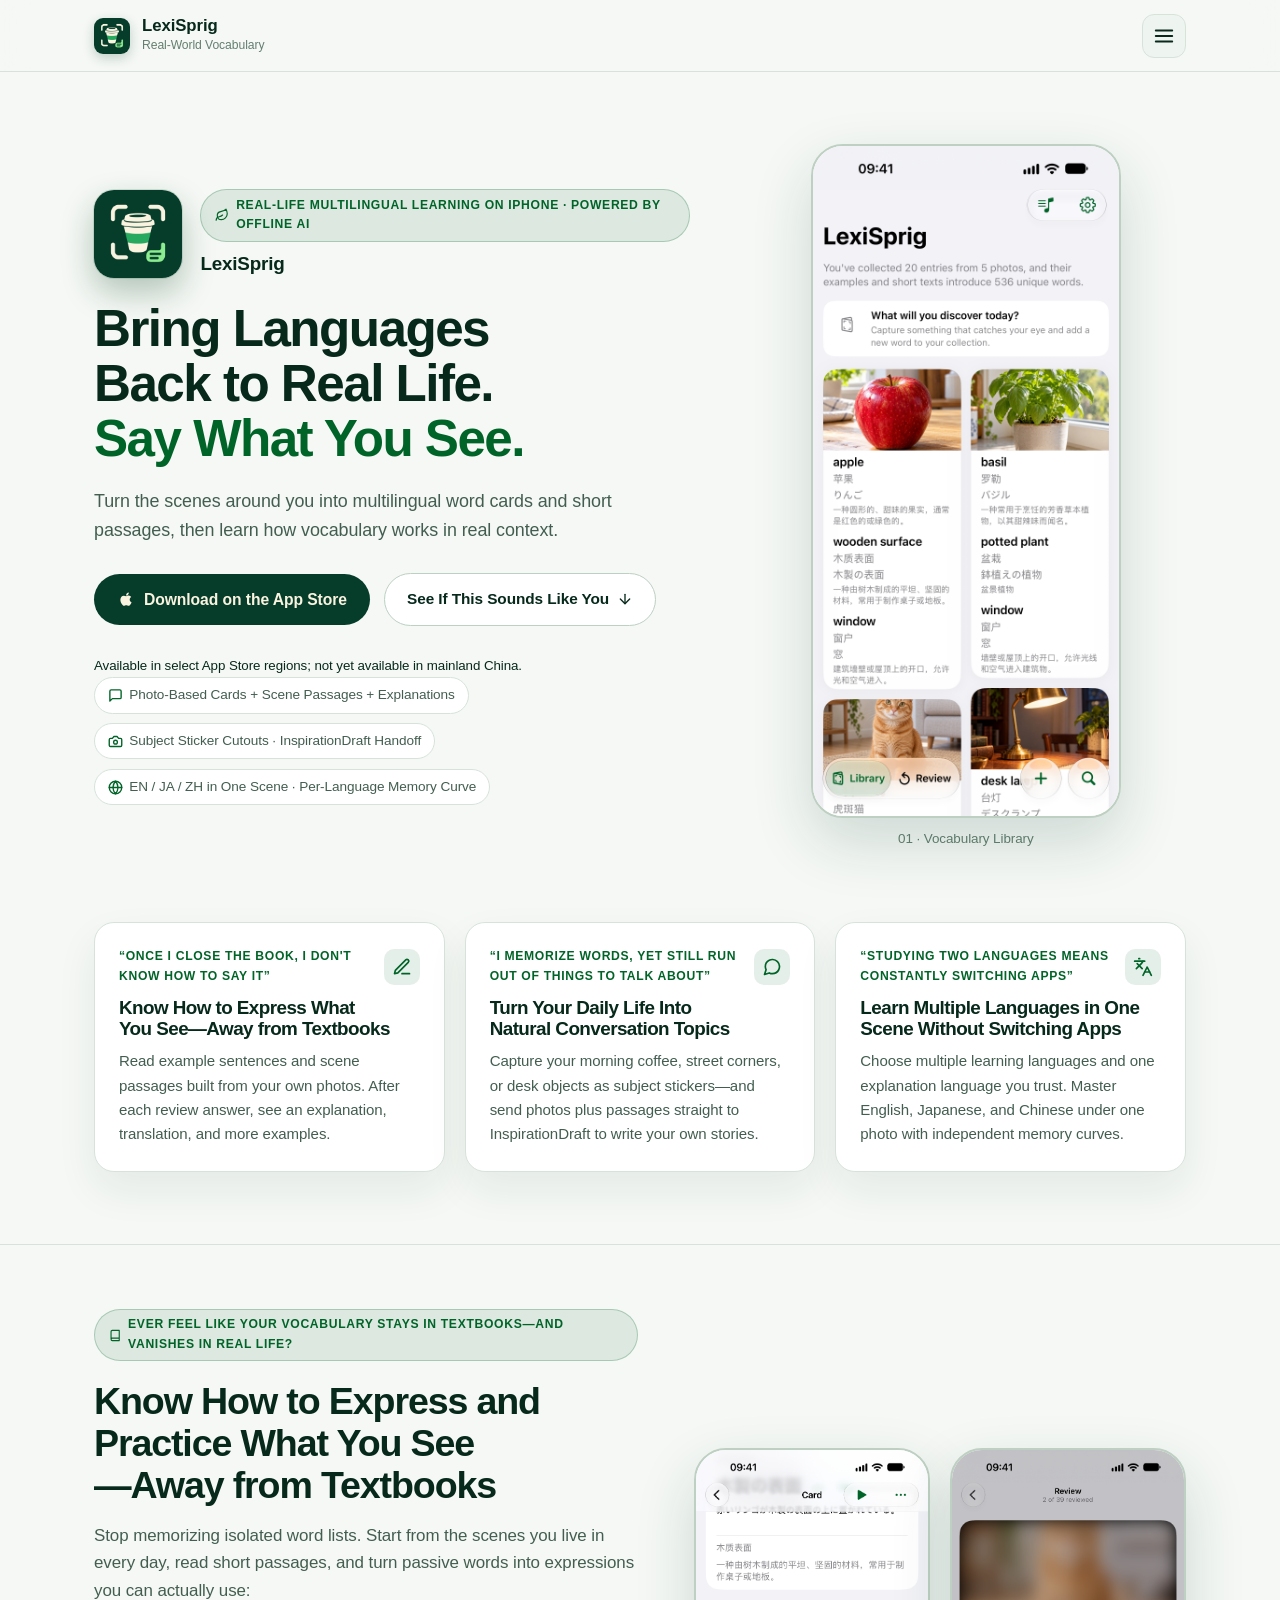
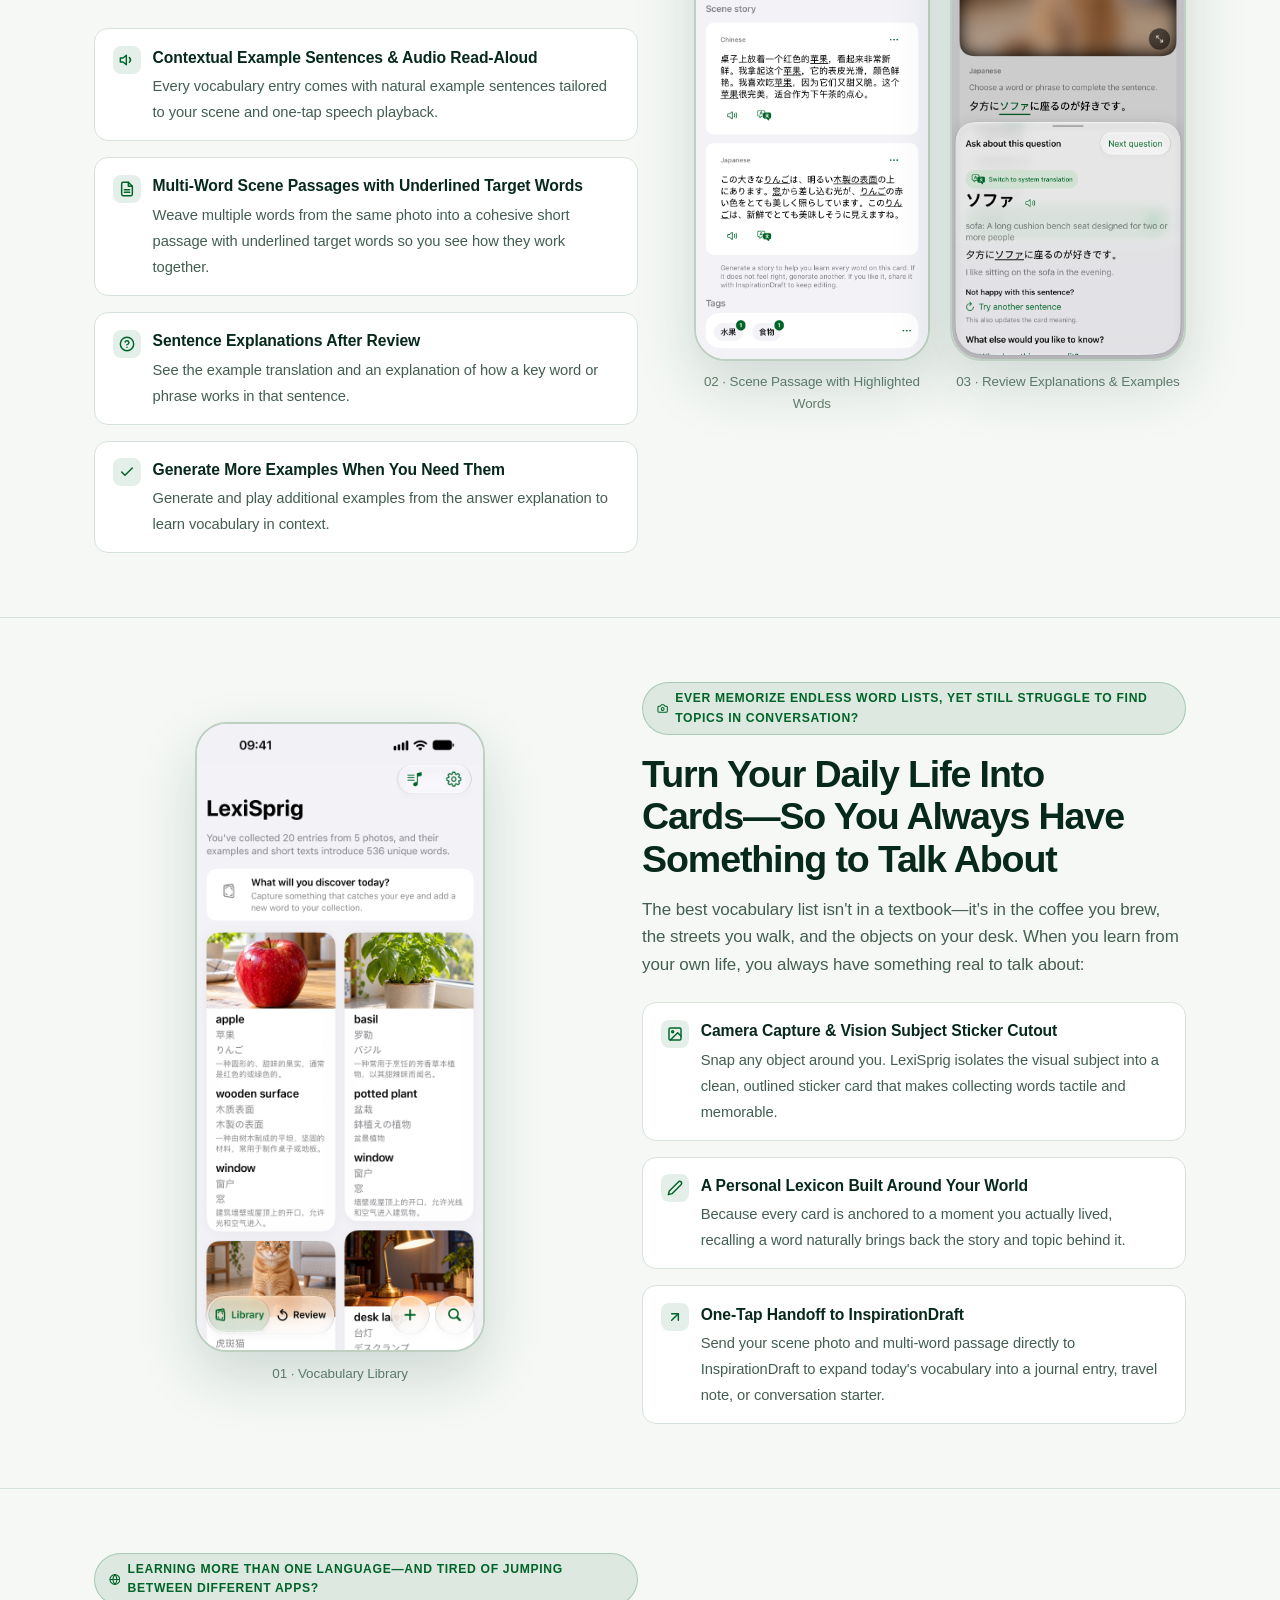
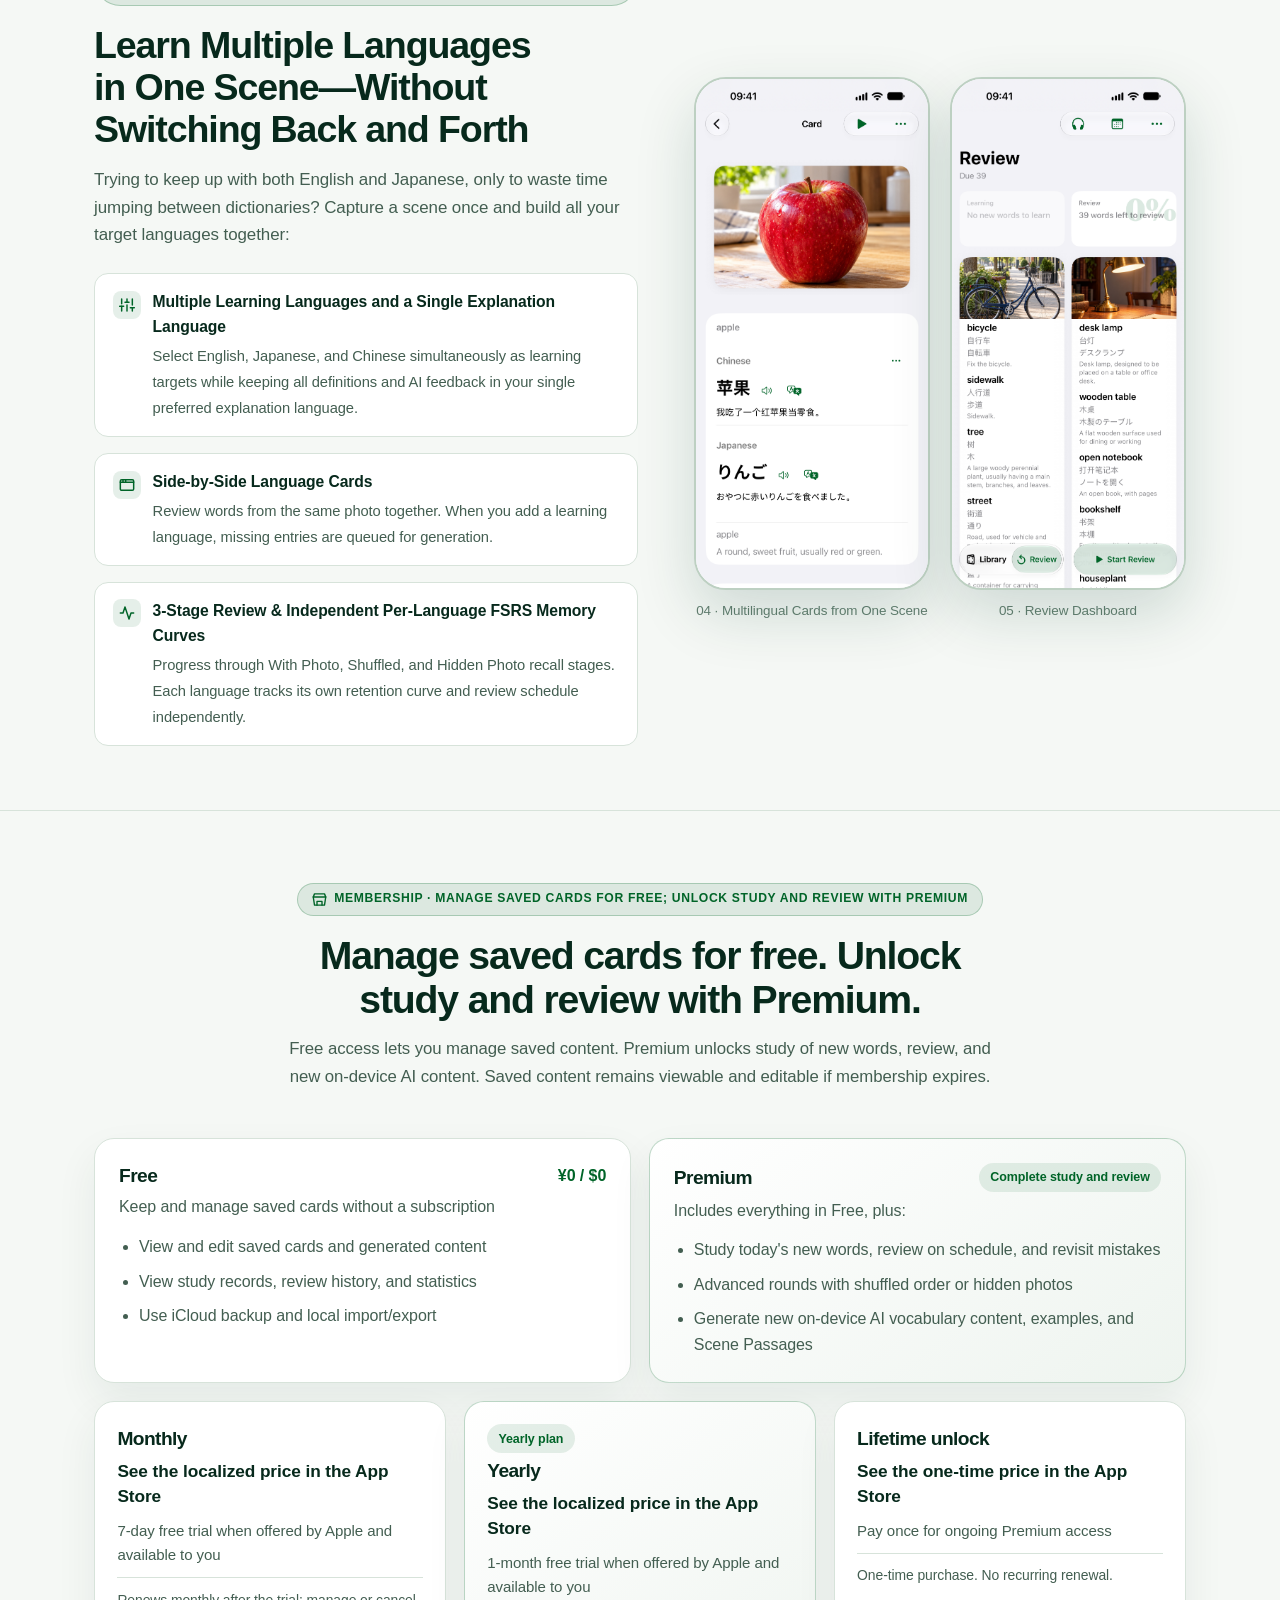
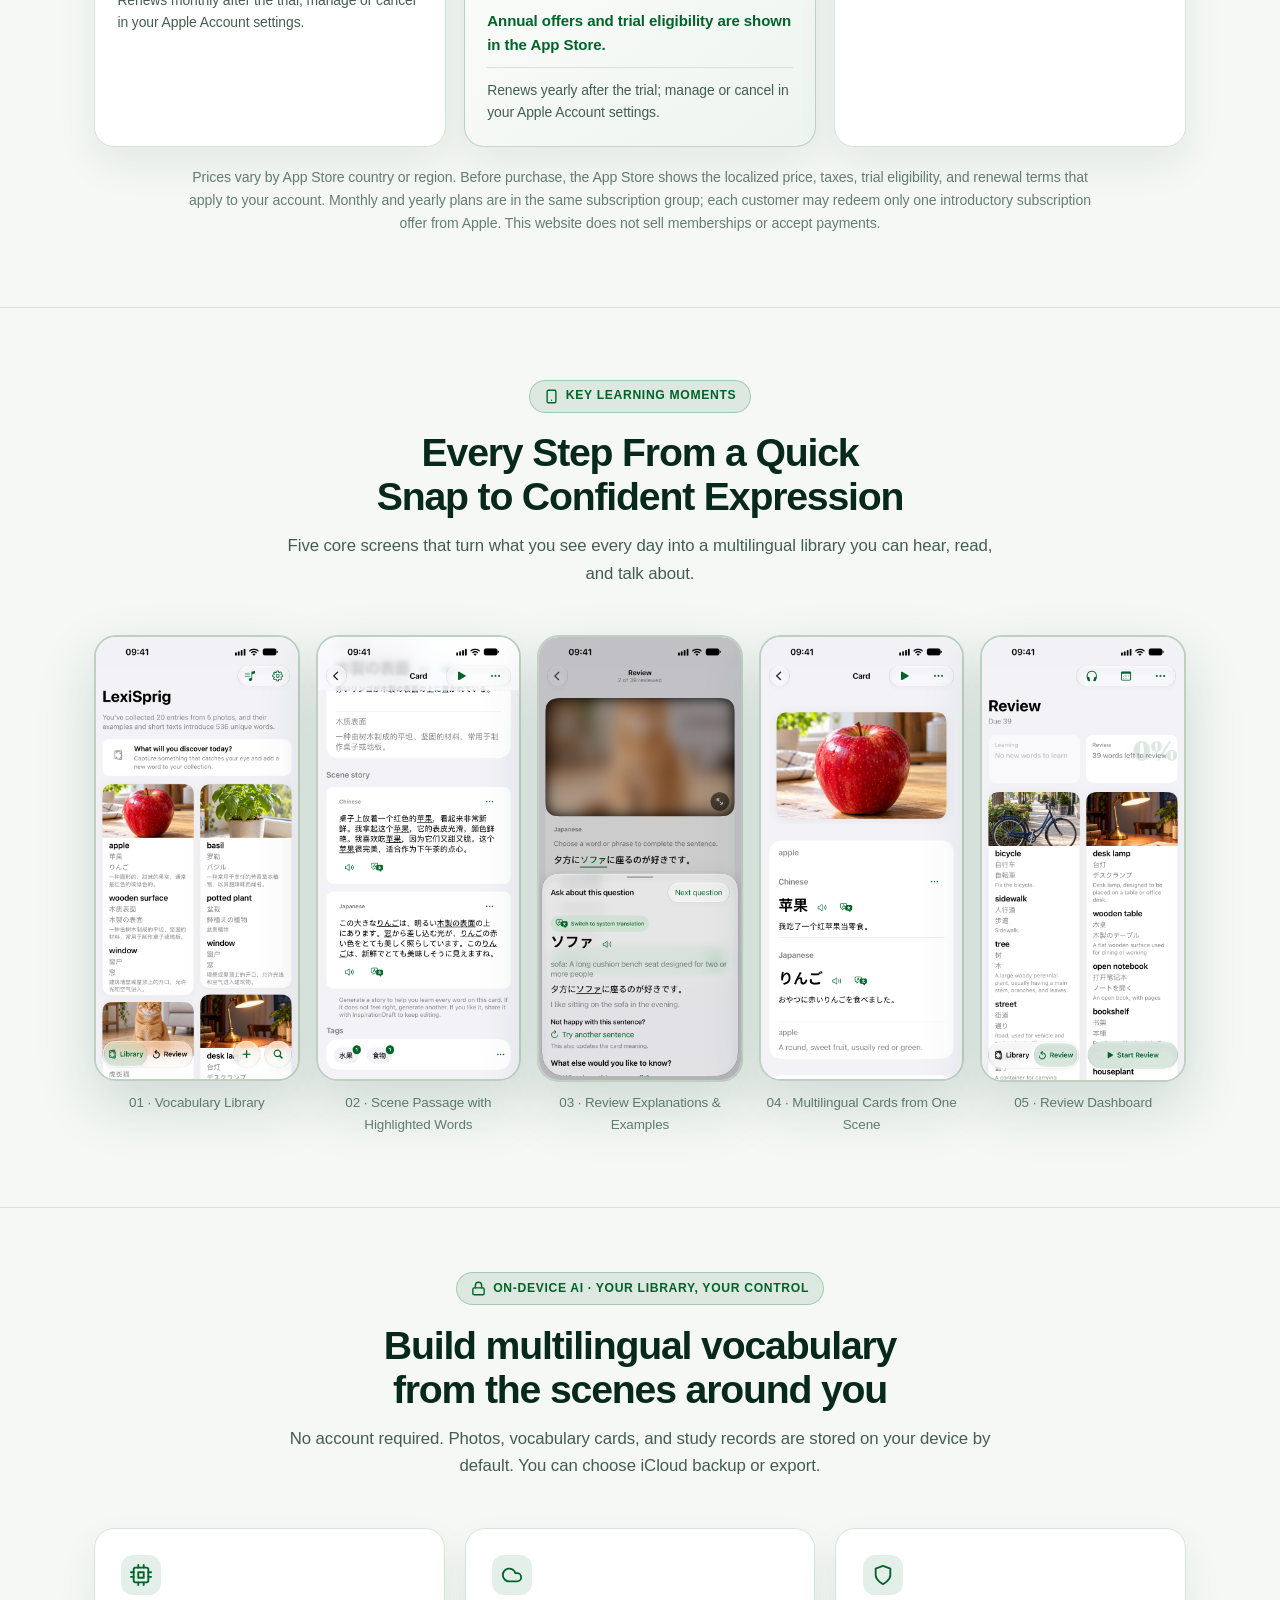
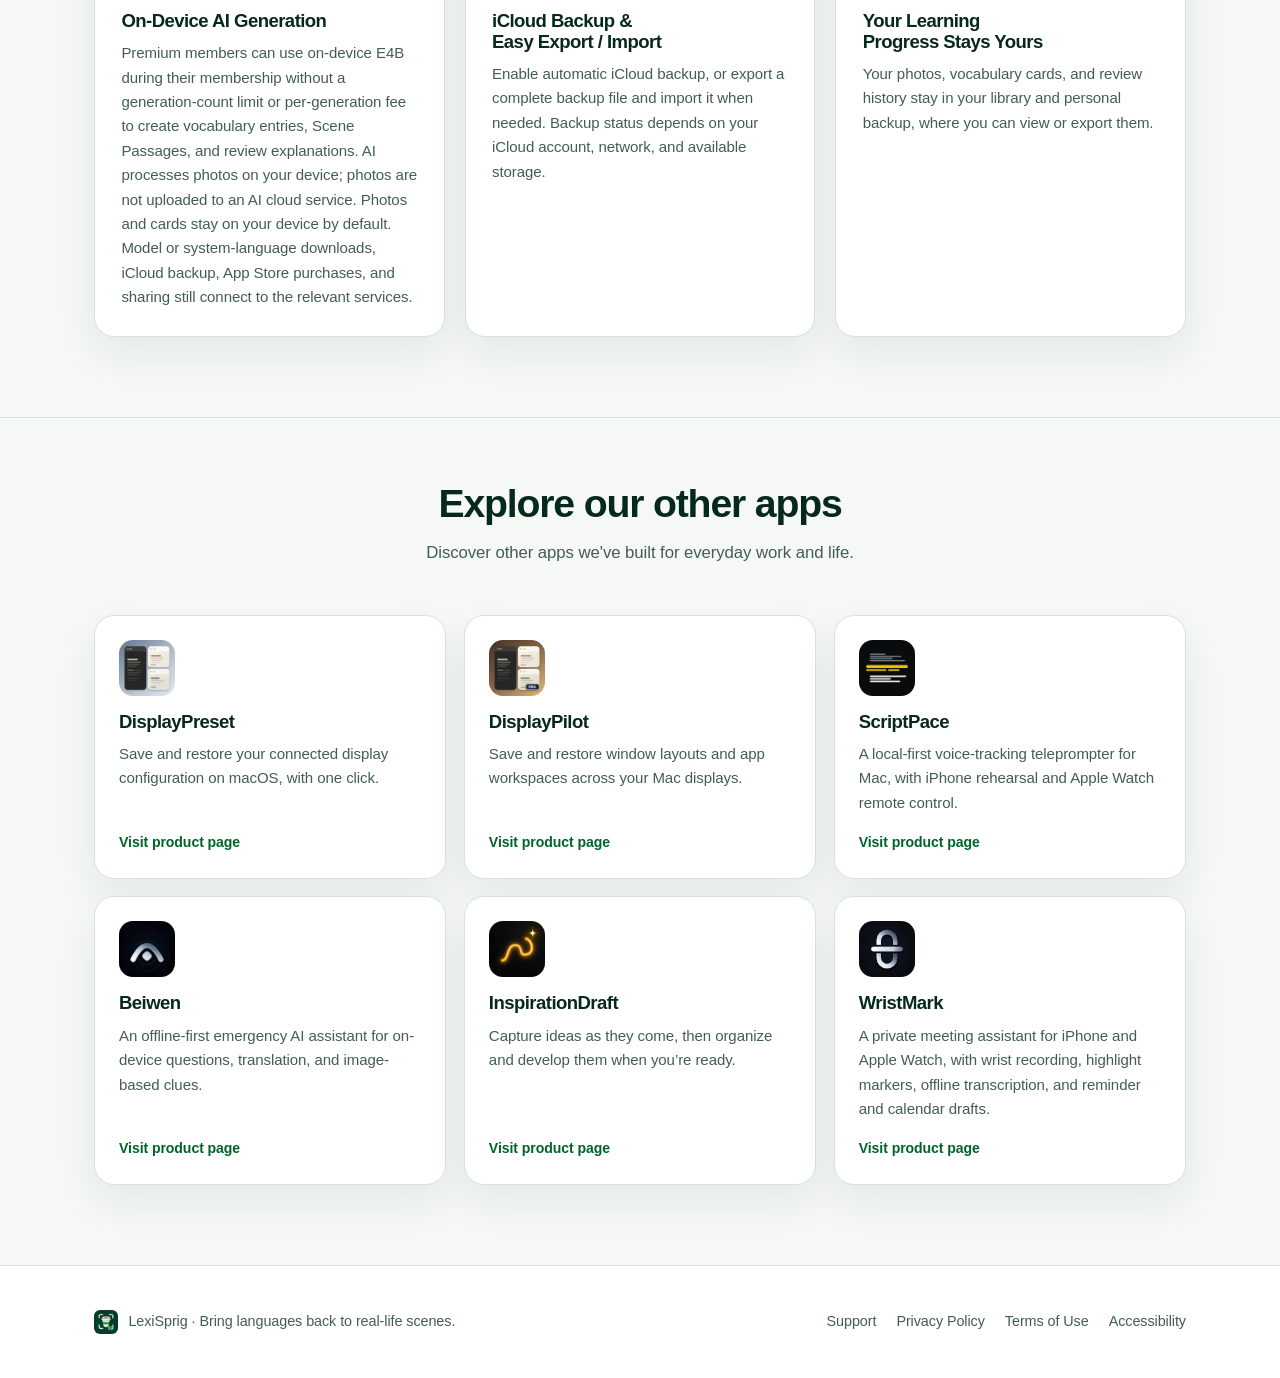
==== commit 5692fe12: "seo: add Google and Bing verification tags" ====
--- a/index.html
+++ b/index.html
@@ -35,6 +35,8 @@
   <link rel="apple-touch-icon" sizes="180x180" href="apple-touch-icon.png">
   <link rel="stylesheet" href="css/style.css">
   <script src="js/main.js" defer></script>
+  <meta name="google-site-verification" content="MsABpYk28iS9AmftrLQE2RpmlSaZcOFVWwh1-s5Cs7k" />
+  <meta name="msvalidate.01" content="1291839334BA1672DC26E8190052CEB3" />
 </head>
 <body data-page="home" data-asset-prefix="">
   <nav class="navbar" id="site-nav">
--- a/css/style.css
+++ b/css/style.css
@@ -1144,7 +1144,7 @@
   }
 }
 
-@media (max-width: 1160px) {
+@media (max-width: 1320px) {
   .nav-toggle {
     display: inline-flex;
   }
